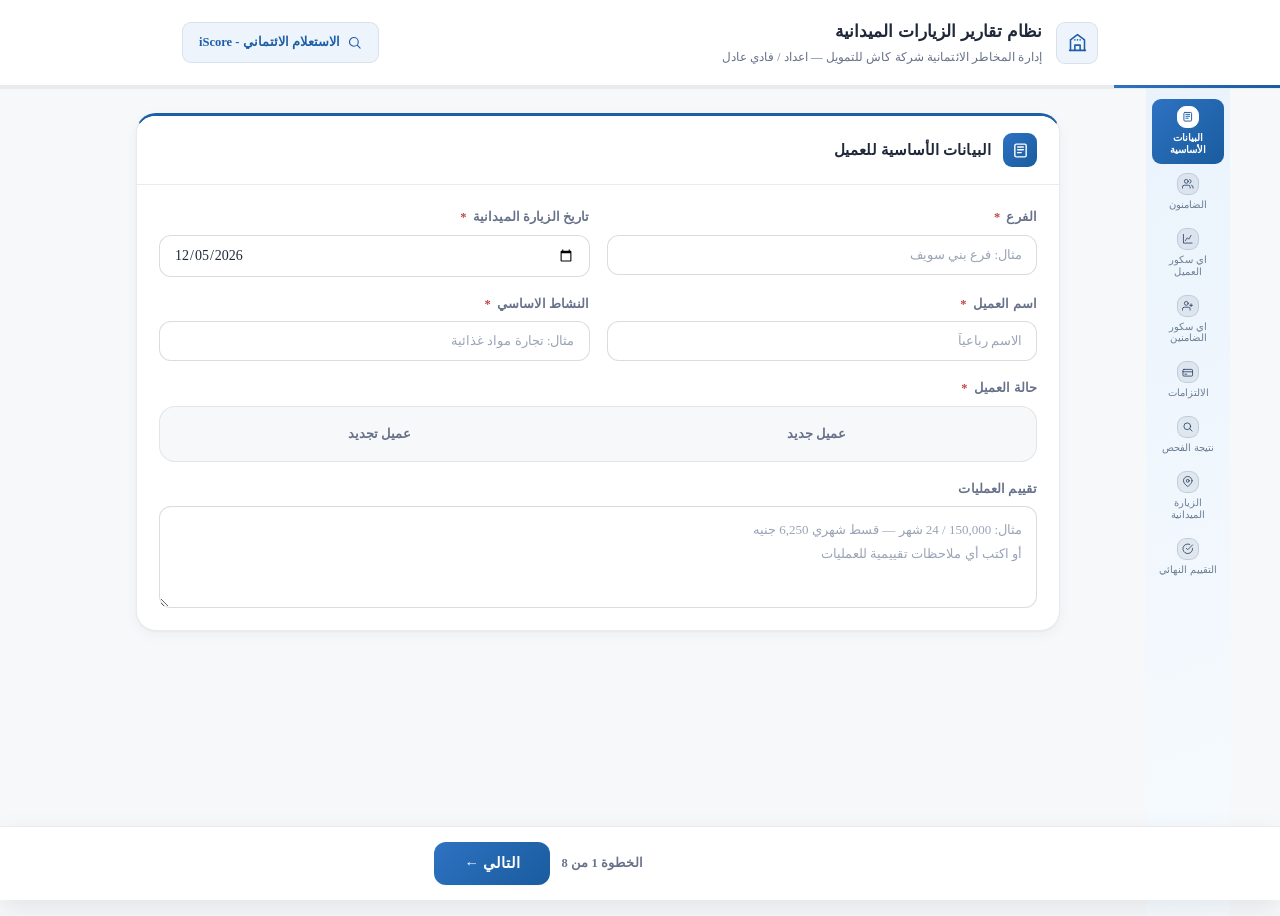
==== index.html @ bbbb4c52 "Add files via upload" ====
<!DOCTYPE html>
<html lang="ar" dir="rtl">
<head>
<meta charset="UTF-8">
<meta name="viewport" content="width=device-width, initial-scale=1.0, maximum-scale=1.0">
<meta name="theme-color" content="#1C5EA8">
<meta name="apple-mobile-web-app-capable" content="yes">
<meta name="apple-mobile-web-app-status-bar-style" content="default">
<title>نظام تقارير الزيارات الميدانية</title>
<!-- Warms up the iScore page/assets in the background so clicking the iScore button
     (top-right) feels faster. Pure resource hints only — no SPA/iframe/backend. -->
<link rel="prefetch" href="iscore/index.html" as="document">
<link rel="prefetch" href="iscore/assets/css/styles.css" as="style">
<link rel="prefetch" href="iscore/assets/js/app.js" as="script">
<link rel="prefetch" href="iscore/assets/js/iscore-parser.js" as="script">
<link rel="prefetch" href="iscore/data/codes.json" as="fetch" crossorigin>
<link rel="preconnect" href="https://fonts.googleapis.com">
<link rel="preconnect" href="https://fonts.gstatic.com" crossorigin>
<style>
*{box-sizing:border-box;margin:0;padding:0}
:root{
  --c-primary:#1C5EA8;
  --c-primary-light:#EEF4FC;
  --c-primary-mid:#2E72C2;
  --c-primary-dark:#164A85;
  --c-primary-grad:linear-gradient(135deg,#2E72C2 0%,#195C9E 100%);
  --c-primary-grad-dark:linear-gradient(160deg,#1E5C9C 0%,#123E6E 100%);
  --c-sidebar-grad:linear-gradient(160deg,#EAF3FC 0%,#F7FBFE 100%);
  --c-accent:#B8790A;
  --c-accent-light:#FBF3E4;
  --c-success:#2F8F5B;
  --c-success-light:#EBF6F0;
  --c-danger:#C24545;
  --c-danger-light:#FBEEEE;
  --c-border:rgba(28,42,58,0.09);
  --c-border-strong:rgba(28,42,58,0.16);
  --c-bg:#F7F8FA;
  --c-card:#FFFFFF;
  --c-text:#20293A;
  --c-text-muted:#67728A;
  --c-text-hint:#9AA4B6;
  --font-ar:'Times New Roman',Times,serif;
  --radius:12px;
  --radius-lg:20px;
  --radius-sm:9px;
  --shadow-xs:0 1px 2px rgba(28,42,58,0.04);
  --shadow:0 1px 2px rgba(28,42,58,0.04),0 4px 14px rgba(28,42,58,0.045);
  --shadow-lg:0 10px 28px rgba(28,42,58,0.09);
  --ease:cubic-bezier(.22,.61,.36,1);
}
html,body{font-family:var(--font-ar);direction:rtl;background:var(--c-bg);color:var(--c-text);font-size:15px;line-height:1.65;min-height:100vh;-webkit-font-smoothing:antialiased}
::selection{background:var(--c-primary);color:#fff}
button,input,textarea{font-family:var(--font-ar)}

/* ─── HEADER ─── */
.app-header{background:var(--c-card);color:var(--c-text);position:relative;border-bottom:1px solid var(--c-border)}
.header-inner{max-width:960px;margin:0 auto;padding:18px 22px;display:flex;align-items:center;gap:14px}
.header-logo{width:42px;height:42px;background:var(--c-primary-light);border:1px solid var(--c-border);border-radius:var(--radius-sm);display:flex;align-items:center;justify-content:center;flex-shrink:0}
.header-logo svg{width:21px;height:21px;stroke:var(--c-primary)}
.header-title{font-size:16.5px;font-weight:700;letter-spacing:.1px;color:var(--c-text)}
.header-sub{font-size:11.5px;color:var(--c-text-muted);opacity:1;margin-top:3px;font-weight:400;letter-spacing:.1px}
.header-iscore-btn{margin-inline-start:auto;display:flex;align-items:center;justify-content:center;gap:7px;background:var(--c-primary-light);color:var(--c-primary);border:1px solid var(--c-border);border-radius:var(--radius-sm);padding:9px 16px;font-size:12.5px;font-weight:700;text-decoration:none;white-space:nowrap;transition:all .2s var(--ease);flex-shrink:0}
.header-iscore-btn svg{width:15px;height:15px;stroke:var(--c-primary);flex-shrink:0}
.header-iscore-btn:hover{background:var(--c-primary);color:#fff}
.header-iscore-btn:hover svg{stroke:#fff}
.header-iscore-btn .iscore-btn-text-mobile{display:none}
@media(max-width:600px){
  .header-inner{flex-wrap:wrap;row-gap:10px}
  .header-iscore-btn{order:3;width:100%;margin-inline-start:0;padding:10px 14px;font-size:12.5px;white-space:normal;text-align:center;line-height:1.3}
  .header-iscore-btn .iscore-btn-text-desktop{display:none}
  .header-iscore-btn .iscore-btn-text-mobile{display:inline}
}
.progress-bar{background:var(--c-border);height:3px}
.progress-fill{height:100%;background:var(--c-primary-grad);transition:width .5s var(--ease)}

/* ─── APP SHELL + SIDEBAR ─── */
.app-shell{display:flex;align-items:flex-start;max-width:1180px;margin:0 auto}
.sidebar{width:84px;flex-shrink:0;background:var(--c-sidebar-grad);min-height:calc(100vh - 73px);max-height:calc(100vh - 73px);overflow-y:auto;position:sticky;top:0;padding:10px 6px;display:flex;flex-direction:column;gap:2px}
.step-tab{flex-shrink:0;flex-direction:column;text-align:center;padding:7px 4px;font-size:9.5px;font-weight:500;color:rgba(28,53,84,.62);cursor:default;border-radius:var(--radius-sm);transition:background .2s var(--ease),color .2s var(--ease);white-space:normal;display:flex;align-items:center;gap:5px;user-select:none;position:relative}
.step-tab.active{background:var(--c-primary-grad);color:#fff;font-weight:700}
.step-tab.done{color:rgba(28,53,84,.85)}
.step-tab .step-label{overflow:hidden;text-overflow:ellipsis;line-height:1.25}
.step-tab .snum{width:22px;height:22px;border-radius:var(--radius-sm);background:rgba(28,53,84,.08);border:1px solid rgba(28,53,84,.15);display:flex;align-items:center;justify-content:center;flex-shrink:0;transition:all .2s var(--ease)}
.step-tab .snum svg{width:11.5px;height:11.5px;stroke:rgba(28,53,84,.8)}
.step-tab.active .snum{background:#fff;border-color:#fff}
.step-tab.active .snum svg{stroke:var(--c-primary)}
.step-tab.done .snum{background:rgba(28,53,84,.14);border-color:rgba(28,53,84,.24)}
.step-tab.done .snum svg{stroke:var(--c-primary-dark)}
.step-tab.done::after{content:'\2713';position:absolute;top:1px;left:16px;width:11px;height:11px;background:var(--c-success);color:#fff;font-size:7px;font-weight:700;border-radius:50%;display:flex;align-items:center;justify-content:center;line-height:1;box-shadow:0 0 0 2px var(--c-primary-dark)}

/* ─── MAIN ─── */
.main-content{flex:1;min-width:0;max-width:960px;margin:0 auto;padding:24px 18px 100px}
.step-content{animation:fadeUp .35s var(--ease)}
@keyframes fadeUp{from{opacity:0;transform:translateY(6px)}to{opacity:1;transform:translateY(0)}}

/* ─── CARDS ─── */
.section-card{background:var(--c-card);border-radius:var(--radius-lg);border:1px solid var(--c-border);box-shadow:var(--shadow);margin-bottom:20px;overflow:hidden;border-top:3px solid var(--c-primary)}
.section-header{background:#fff;border-bottom:1px solid var(--c-border);padding:17px 22px;display:flex;align-items:center;gap:12px}
.section-icon{width:34px;height:34px;background:var(--c-primary-grad);color:#fff;border-radius:var(--radius-sm);display:flex;align-items:center;justify-content:center;font-size:14px;font-weight:700;flex-shrink:0}
.section-icon svg{width:17px;height:17px;stroke:#fff}
.section-title{font-size:15px;font-weight:700;color:var(--c-text);letter-spacing:.1px}
.section-body{padding:22px}

/* ─── FORMS ─── */
.form-grid{display:grid;grid-template-columns:1fr 1fr;gap:17px}
.form-grid-3{display:grid;grid-template-columns:1fr 1fr 1fr;gap:14px}
.form-full{grid-column:1/-1}
.form-group{display:flex;flex-direction:column;gap:7px}
label.field-label{font-size:12.5px;font-weight:600;color:var(--c-text-muted);letter-spacing:.1px}
label.field-label .req{color:var(--c-danger);margin-right:3px}
input[type=text],input[type=date],input[type=number],textarea{
  width:100%;padding:11px 14px;
  border:1.5px solid var(--c-border-strong);
  border-radius:var(--radius);
  background:#fff;color:var(--c-text);
  font-family:var(--font-ar);font-size:14px;
  transition:border-color .2s var(--ease),box-shadow .2s var(--ease);
  outline:none;direction:rtl
}
input:hover,textarea:hover{border-color:rgba(28,42,58,0.28)}
input:focus,textarea:focus{border-color:var(--c-primary-mid);box-shadow:0 0 0 4px var(--c-primary-light)}
textarea{resize:vertical;min-height:92px;line-height:1.85}
input::placeholder,textarea::placeholder{color:var(--c-text-hint);font-size:13px}

/* ─── RADIO BUTTONS (segmented control) ─── */
.radio-group{display:flex;gap:9px;flex-wrap:wrap;background:var(--c-bg);padding:5px;border-radius:calc(var(--radius) + 4px);border:1px solid var(--c-border)}
.radio-btn{flex:1;min-width:92px;padding:10px 12px;border:1.5px solid transparent;border-radius:var(--radius-sm);cursor:pointer;font-size:13px;font-weight:600;color:var(--c-text-muted);text-align:center;transition:all .2s var(--ease);user-select:none;background:transparent}
.radio-btn:hover{color:var(--c-primary)}
.radio-btn.selected{background:var(--c-primary-grad);border-color:var(--c-primary);color:#fff;font-weight:700;box-shadow:var(--shadow-xs)}

/* ─── DYNAMIC ITEMS ─── */
.dynamic-list{display:flex;flex-direction:column;gap:13px}
.dynamic-item{background:var(--c-bg);border:1px solid var(--c-border);border-radius:var(--radius);padding:18px;position:relative;transition:box-shadow .2s var(--ease)}
.dynamic-item-header{display:flex;align-items:center;justify-content:space-between;margin-bottom:15px}
.item-badge{background:var(--c-primary-grad);color:#fff;padding:5px 15px;border-radius:20px;font-size:11.5px;font-weight:700;letter-spacing:.2px}
.btn-remove{background:var(--c-danger-light);color:var(--c-danger);border:1px solid rgba(178,58,58,0.18);border-radius:var(--radius-sm);padding:6px 13px;font-size:12px;font-weight:600;cursor:pointer;font-family:var(--font-ar);display:flex;align-items:center;gap:5px;transition:all .2s var(--ease)}
.btn-remove:hover{background:var(--c-danger);color:#fff;transform:translateY(-1px)}
.btn-add{width:100%;padding:13px;border:1.5px dashed var(--c-border-strong);border-radius:var(--radius);background:none;color:var(--c-primary);font-size:13.5px;font-weight:600;cursor:pointer;font-family:var(--font-ar);display:flex;align-items:center;justify-content:center;gap:8px;margin-top:13px;transition:all .2s var(--ease)}
.btn-add:hover{background:var(--c-primary-light);border-color:var(--c-primary-mid);border-style:solid}
.credit-record-actions{display:flex;gap:10px;flex-wrap:wrap;margin-top:13px}
.credit-record-actions .btn-add{margin-top:0;flex:1;min-width:180px}
.btn-extract{flex:1;min-width:180px;padding:13px;border:1.5px solid var(--c-accent);border-radius:var(--radius);background:var(--c-accent-light);color:var(--c-accent);font-size:13.5px;font-weight:600;cursor:pointer;font-family:var(--font-ar);display:flex;align-items:center;justify-content:center;gap:8px;transition:all .2s var(--ease)}
.btn-extract:hover{background:var(--c-accent);color:#fff}

/* ─── EXTRACTION MODAL ─── */
.ex-modal-overlay{display:none;position:fixed;top:0;right:0;bottom:0;left:0;background:rgba(20,28,40,0.55);z-index:1000;align-items:center;justify-content:center;padding:16px}
.ex-modal-overlay.show{display:flex}
.ex-modal{background:var(--c-card);border-radius:var(--radius-lg);box-shadow:var(--shadow-lg);width:100%;max-width:560px;max-height:88vh;display:flex;flex-direction:column;overflow:hidden}
.ex-modal-header{display:flex;align-items:center;justify-content:space-between;padding:18px 22px;border-bottom:1px solid var(--c-border)}
.ex-modal-header h3{font-size:15.5px;font-weight:700;color:var(--c-text)}
.ex-modal-close{background:var(--c-bg);border:1px solid var(--c-border);border-radius:50%;width:30px;height:30px;display:flex;align-items:center;justify-content:center;cursor:pointer;color:var(--c-text-muted);font-size:15px;flex-shrink:0}
.ex-modal-close:hover{background:var(--c-danger-light);color:var(--c-danger)}
.ex-modal-body{padding:20px 22px;overflow-y:auto}
.ex-drop{border:1.5px dashed var(--c-border-strong);border-radius:var(--radius);padding:26px 16px;text-align:center;cursor:pointer;color:var(--c-text-muted);font-size:13px;transition:all .2s var(--ease)}
.ex-drop:hover,.ex-drop.drag{border-color:var(--c-primary-mid);background:var(--c-primary-light);color:var(--c-primary)}
.ex-status{margin-top:14px;font-size:12.5px;color:var(--c-text-muted);white-space:pre-wrap;line-height:1.8}
.ex-status.err{color:var(--c-danger)}
.ex-record-list{display:flex;flex-direction:column;gap:10px;margin-top:16px}
.ex-record-item{border:1.5px solid var(--c-border-strong);border-radius:var(--radius);padding:14px 16px;cursor:pointer;transition:all .2s var(--ease)}
.ex-record-item:hover{border-color:var(--c-primary-mid)}
.ex-record-item.selected{border-color:var(--c-primary);background:var(--c-primary-light)}
.ex-record-item .ex-record-title{font-size:13.5px;font-weight:700;color:var(--c-text);margin-bottom:6px;display:flex;align-items:center;gap:8px}
.ex-record-item .ex-record-meta{font-size:12px;color:var(--c-text-muted);display:grid;grid-template-columns:1fr 1fr;gap:4px 10px}
.ex-modal-footer{padding:16px 22px;border-top:1px solid var(--c-border);display:flex;gap:10px;background:var(--c-bg)}
.ex-modal-footer .btn-primary,.ex-modal-footer .btn-secondary{flex:1;justify-content:center;padding:12px}

/* ─── CHECKBOX OPTION ─── */
.checkbox-option{display:flex;align-items:center;gap:11px;padding:13px 16px;border:1.5px solid var(--c-border-strong);border-radius:var(--radius);cursor:pointer;transition:all .2s var(--ease);margin-bottom:4px}
.checkbox-option:hover{border-color:var(--c-primary-mid)}
.checkbox-option.checked{background:var(--c-success-light);border-color:var(--c-success)}
.checkbox-option input[type=checkbox]{width:18px;height:18px;accent-color:var(--c-success);cursor:pointer;flex-shrink:0}
.checkbox-option label{font-size:13.5px;font-weight:600;cursor:pointer;color:var(--c-text);margin:0}

/* ─── FOOTER NAV ─── */
.nav-footer{position:fixed;bottom:0;right:0;left:0;background:#fff;border-top:1px solid var(--c-border);box-shadow:var(--shadow-lg);padding:14px 20px;z-index:100}
.nav-footer-inner{max-width:960px;margin:0 auto;display:flex;align-items:center;justify-content:space-between;gap:12px}
@media(min-width:901px){.nav-footer-inner{padding-right:84px;max-width:1180px}}
.btn-primary{background:var(--c-primary-grad);color:#fff;border:none;border-radius:var(--radius);padding:13px 30px;font-size:14.5px;font-weight:700;cursor:pointer;font-family:var(--font-ar);display:flex;align-items:center;gap:8px;transition:all .2s var(--ease);box-shadow:var(--shadow-xs)}
.btn-primary:hover{background:var(--c-primary-mid);box-shadow:var(--shadow)}
.btn-primary:active{transform:translateY(0)}
.btn-secondary{background:#fff;color:var(--c-primary);border:1.5px solid var(--c-border-strong);border-radius:var(--radius);padding:13px 24px;font-size:13.5px;font-weight:600;cursor:pointer;font-family:var(--font-ar);display:flex;align-items:center;gap:8px;transition:all .2s var(--ease)}
.btn-secondary:hover{background:var(--c-primary-light);border-color:var(--c-primary-mid)}
.step-counter{font-size:12.5px;color:var(--c-text-muted);font-weight:600;white-space:nowrap;letter-spacing:.1px}

/* ─── REPORT ─── */
.report-container{background:var(--c-card);border-radius:var(--radius-lg);border:1px solid var(--c-border);box-shadow:var(--shadow);overflow:hidden}
.report-header{background:var(--c-primary-grad);color:#fff;padding:26px 28px;text-align:center}
.report-header h2{font-size:20px;font-weight:700;margin-bottom:6px;letter-spacing:.1px}
.report-header p{font-size:12.5px;opacity:.75}
.report-body{padding:26px 28px;direction:rtl}
.report-section{margin-bottom:26px}
.report-section-title{font-size:13.5px;font-weight:700;color:var(--c-primary);background:var(--c-primary-light);padding:9px 16px;border-radius:var(--radius-sm);border-right:3.5px solid var(--c-primary);margin-bottom:13px;letter-spacing:.1px}
.report-row{display:flex;justify-content:space-between;padding:8px 0;border-bottom:1px dashed rgba(28,42,58,0.12);font-size:13.5px;gap:12px;align-items:flex-start}
.report-row:last-child{border-bottom:none}
.report-label{color:var(--c-text-muted);font-weight:500;flex-shrink:0;min-width:130px}
.report-value{color:var(--c-text);font-weight:600;text-align:left;flex:1}
.report-text{font-size:13.5px;line-height:2;color:var(--c-text);white-space:pre-wrap}
.report-table{width:100%;border-collapse:collapse;font-size:12.5px;margin-top:8px}
.report-table th{background:var(--c-primary-grad);color:#fff;padding:9px 12px;text-align:right;font-weight:600;font-size:11.5px}
.report-table td{padding:9px 12px;border-bottom:1px solid var(--c-border);text-align:right;font-size:12.5px}
.report-table tr:nth-child(even) td{background:var(--c-bg)}
.report-actions{display:flex;gap:12px;padding:22px 28px;border-top:1px solid var(--c-border);background:var(--c-bg);flex-wrap:wrap}
.btn-copy{background:var(--c-primary-grad);color:#fff;border:none;border-radius:var(--radius);padding:14px 24px;font-size:13.5px;font-weight:700;cursor:pointer;font-family:var(--font-ar);display:flex;align-items:center;gap:8px;flex:1;justify-content:center;min-width:150px;transition:all .2s var(--ease);box-shadow:var(--shadow-xs)}
.btn-copy:hover{background:var(--c-primary-mid)}
.btn-telegram{background:#229ED9;color:#fff;border:none;border-radius:var(--radius);padding:14px 24px;font-size:13.5px;font-weight:700;cursor:pointer;font-family:var(--font-ar);display:flex;align-items:center;gap:8px;flex:1;justify-content:center;min-width:150px;transition:all .2s var(--ease)}
.btn-telegram:hover{background:#1A8FC2}
.btn-edit{background:#fff;color:var(--c-text-muted);border:1.5px solid var(--c-border-strong);border-radius:var(--radius);padding:14px 20px;font-size:13.5px;font-weight:600;cursor:pointer;font-family:var(--font-ar);display:flex;align-items:center;gap:8px;justify-content:center;transition:all .2s var(--ease)}
.btn-edit:hover{background:var(--c-bg);border-color:var(--c-primary-mid);color:var(--c-primary)}
.btn-copy svg,.btn-edit svg{width:15px;height:15px;stroke:currentColor;flex-shrink:0}

/* ─── TOAST ─── */
.toast{position:fixed;top:24px;left:50%;transform:translateX(-50%) translateY(-8px);background:var(--c-success);color:#fff;padding:13px 28px;border-radius:var(--radius);font-size:13.5px;font-weight:600;z-index:9999;opacity:0;transition:opacity .3s var(--ease),transform .3s var(--ease);pointer-events:none;font-family:var(--font-ar);white-space:nowrap;box-shadow:var(--shadow-lg)}
.toast.show{opacity:1;transform:translateX(-50%) translateY(0)}

/* ─── HIDDEN ─── */
.hidden{display:none!important}

/* ─── AD SLOT (Adsterra Native Banner) ─── */
.ad-slot-native{margin:24px 0 0;max-width:960px;width:100%}

/* ─── RESPONSIVE ─── */
@media(max-width:900px){
  .app-shell{flex-direction:column}
  .main-content{align-self:stretch;margin-left:0;margin-right:0}
  .sidebar{width:100%;min-height:auto;position:static;flex-direction:row;overflow-x:auto;-webkit-overflow-scrolling:touch;scrollbar-width:none;padding:10px 12px;gap:6px}
  .sidebar::-webkit-scrollbar{display:none}
  .step-tab{flex-direction:column;gap:5px;padding:8px 10px;font-size:10.5px;text-align:center}
  .step-tab .snum{width:28px;height:28px}
  .step-tab.done::after{top:0;left:2px}
}
@media(max-width:640px){
  .form-grid,.form-grid-3{grid-template-columns:1fr}
  .header-title{font-size:15.5px}
  .header-inner{padding:15px 18px}
  .radio-btn{min-width:75px;font-size:12px;padding:9px 8px}
  .section-body{padding:18px}
  .report-body{padding:18px}
  .report-actions{padding:16px 18px}
  .report-table{font-size:11px}
  .report-table th,.report-table td{padding:7px 8px}
  .report-label{min-width:100px;font-size:12.5px}
  .main-content{padding:18px 14px 100px}
  input[type=text],input[type=date],input[type=number],textarea{padding:14px 16px;font-size:16px;line-height:1.5}
  textarea{min-height:110px}
  input::placeholder,textarea::placeholder{font-size:14.5px}
  #step1{margin-left:-9px;margin-right:-9px}
  #step1 .section-header{padding-left:12px;padding-right:12px}
  #step1 .section-body{padding-left:10px;padding-right:10px}
}
@media(max-width:400px){
  .btn-copy,.btn-telegram{font-size:12.5px;padding:12px 14px}
}
</style>
</head>
<body>

<!-- TOAST -->
<div id="toast" class="toast">تم النسخ بنجاح ✓</div>

<!-- HEADER -->
<div class="app-header">
  <div class="header-inner">
    <div class="header-logo"><svg viewBox="0 0 24 24" fill="none" stroke-width="1.8" stroke-linecap="round" stroke-linejoin="round"><path d="M3 21h18"/><path d="M4 21V9l8-6 8 6v12"/><path d="M9 21v-6h6v6"/><path d="M9 9h.01M12 9h.01M15 9h.01"/></svg></div>
    <div>
      <div class="header-title">نظام تقارير الزيارات الميدانية</div>
      <div class="header-sub">إدارة المخاطر الائتمانية شركة كاش للتمويل — اعداد / فادي عادل</div>
    </div>
    <a href="iscore/index.html" class="header-iscore-btn" title="فتح نظام الاستعلام الائتماني iScore">
      <svg viewBox="0 0 24 24" fill="none" stroke-width="1.8" stroke-linecap="round" stroke-linejoin="round"><circle cx="11" cy="11" r="7"/><path d="M21 21l-4.3-4.3"/></svg>
      <span class="iscore-btn-text-desktop">الاستعلام الائتماني - iScore</span>
      <span class="iscore-btn-text-mobile">الاستعلام الائتماني - الايسكور</span>
    </a>
  </div>
  <div class="progress-bar">
    <div class="progress-fill" id="progressFill" style="width:12.5%"></div>
  </div>
</div>

<!-- APP SHELL: SIDEBAR + CONTENT -->
<div class="app-shell">

<!-- STEPS SIDEBAR -->
<aside class="sidebar" id="stepsNav">
  <div class="step-tab active" data-step="1"><span class="snum"><svg viewBox="0 0 24 24" fill="none" stroke-width="2" stroke-linecap="round" stroke-linejoin="round"><rect x="4" y="3" width="16" height="18" rx="2"/><path d="M8 7h8M8 11h8M8 15h5"/></svg></span><span class="step-label">البيانات الأساسية</span></div>
  <div class="step-tab" data-step="2"><span class="snum"><svg viewBox="0 0 24 24" fill="none" stroke-width="2" stroke-linecap="round" stroke-linejoin="round"><path d="M17 21v-2a4 4 0 0 0-4-4H5a4 4 0 0 0-4 4v2"/><circle cx="9" cy="7" r="4"/><path d="M23 21v-2a4 4 0 0 0-3-3.87"/><path d="M16 3.13a4 4 0 0 1 0 7.75"/></svg></span><span class="step-label">الضامنون</span></div>
  <div class="step-tab" data-step="3"><span class="snum"><svg viewBox="0 0 24 24" fill="none" stroke-width="2" stroke-linecap="round" stroke-linejoin="round"><path d="M3 3v18h18"/><path d="M7 16l4-6 3 3 5-8"/></svg></span><span class="step-label">آي سكور العميل</span></div>
  <div class="step-tab" data-step="4"><span class="snum"><svg viewBox="0 0 24 24" fill="none" stroke-width="2" stroke-linecap="round" stroke-linejoin="round"><path d="M17 21v-2a4 4 0 0 0-4-4H5a4 4 0 0 0-4 4v2"/><circle cx="9" cy="7" r="4"/><path d="M19 8v6M22 11h-6"/></svg></span><span class="step-label">آي سكور الضامنين</span></div>
  <div class="step-tab" data-step="5"><span class="snum"><svg viewBox="0 0 24 24" fill="none" stroke-width="2" stroke-linecap="round" stroke-linejoin="round"><rect x="2" y="5" width="20" height="14" rx="2"/><path d="M2 10h20"/><path d="M6 15h4"/></svg></span><span class="step-label">الالتزامات</span></div>
  <div class="step-tab" data-step="6"><span class="snum"><svg viewBox="0 0 24 24" fill="none" stroke-width="2" stroke-linecap="round" stroke-linejoin="round"><circle cx="11" cy="11" r="7"/><path d="M21 21l-4.3-4.3"/></svg></span><span class="step-label">نتيجة الفحص</span></div>
  <div class="step-tab" data-step="7"><span class="snum"><svg viewBox="0 0 24 24" fill="none" stroke-width="2" stroke-linecap="round" stroke-linejoin="round"><path d="M21 10c0 6-9 12-9 12s-9-6-9-12a9 9 0 0 1 18 0z"/><circle cx="12" cy="10" r="3"/></svg></span><span class="step-label">الزيارة الميدانية</span></div>
  <div class="step-tab" data-step="8"><span class="snum"><svg viewBox="0 0 24 24" fill="none" stroke-width="2" stroke-linecap="round" stroke-linejoin="round"><path d="M22 11.08V12a10 10 0 1 1-5.93-9.14"/><path d="M22 4L12 14.01l-3-3"/></svg></span><span class="step-label">التقييم النهائي</span></div>
</aside>

<!-- MAIN CONTENT -->
<div class="main-content" id="mainContent">

  <!-- ══════════════ STEP 1 ══════════════ -->
  <div id="step1" class="step-content">
    <div class="section-card">
      <div class="section-header">
        <div class="section-icon"><svg viewBox="0 0 24 24" fill="none" stroke-width="2" stroke-linecap="round" stroke-linejoin="round"><rect x="4" y="3" width="16" height="18" rx="2"/><path d="M8 7h8M8 11h8M8 15h5"/></svg></div>
        <div><div class="section-title">البيانات الأساسية للعميل</div></div>
      </div>
      <div class="section-body">
        <div class="form-grid">
          <div class="form-group">
            <label class="field-label">الفرع <span class="req">*</span></label>
            <input type="text" id="branch" placeholder="مثال: فرع بني سويف">
          </div>
          <div class="form-group">
            <label class="field-label">تاريخ الزيارة الميدانية <span class="req">*</span></label>
            <input type="date" id="visitDate">
          </div>
          <div class="form-group">
            <label class="field-label">اسم العميل <span class="req">*</span></label>
            <input type="text" id="clientName" placeholder="الاسم رباعياً">
          </div>
          <div class="form-group">
            <label class="field-label">النشاط الاساسي <span class="req">*</span></label>
            <input type="text" id="activity" placeholder="مثال: تجارة مواد غذائية">
          </div>
          <div class="form-group form-full">
            <label class="field-label">حالة العميل <span class="req">*</span></label>
            <div class="radio-group" id="clientStatus">
              <div class="radio-btn" onclick="selectRadio('clientStatus',this,'عميل جديد');toggleRenewal(false)">عميل جديد</div>
              <div class="radio-btn" onclick="selectRadio('clientStatus',this,'عميل تجديد');toggleRenewal(true)">عميل تجديد</div>
            </div>
            <input type="hidden" id="clientStatusVal">
          </div>
          <div class="form-group form-full hidden" id="renewalGroup">
            <label class="field-label">قيمة التجديد</label>
            <input type="text" id="renewalVal" placeholder="مثال: 49,000 / 12 — قسط 4,083 جنيه">
          </div>
          <div class="form-group form-full">
            <label class="field-label">تقييم العمليات</label>
            <textarea id="opsEvalVal" rows="3"
              placeholder="مثال: 150,000 / 24 شهر — قسط شهري 6,250 جنيه&#10;أو اكتب أي ملاحظات تقييمية للعمليات"></textarea>
          </div>
        </div>
      </div>
    </div>
  </div>

  <!-- ══════════════ STEP 2 ══════════════ -->
  <div id="step2" class="step-content hidden">
    <div class="section-card">
      <div class="section-header">
        <div class="section-icon"><svg viewBox="0 0 24 24" fill="none" stroke-width="2" stroke-linecap="round" stroke-linejoin="round"><path d="M17 21v-2a4 4 0 0 0-4-4H5a4 4 0 0 0-4 4v2"/><circle cx="9" cy="7" r="4"/><path d="M23 21v-2a4 4 0 0 0-3-3.87"/><path d="M16 3.13a4 4 0 0 1 0 7.75"/></svg></div>
        <div><div class="section-title">الضامنون</div></div>
      </div>
      <div class="section-body">
        <div class="dynamic-list" id="guarantorsList"></div>
        <button class="btn-add" onclick="addGuarantor()">+ إضافة ضامن جديد</button>
      </div>
    </div>
  </div>

  <!-- ══════════════ STEP 3 ══════════════ -->
  <div id="step3" class="step-content hidden">
    <div class="section-card">
      <div class="section-header">
        <div class="section-icon"><svg viewBox="0 0 24 24" fill="none" stroke-width="2" stroke-linecap="round" stroke-linejoin="round"><path d="M3 3v18h18"/><path d="M7 16l4-6 3 3 5-8"/></svg></div>
        <div><div class="section-title">الآي سكور الخاص بالعميل</div></div>
      </div>
      <div class="section-body">
        <div class="checkbox-option" id="noClientScoreOpt" onclick="toggleNoScore()">
          <input type="checkbox" id="noClientScoreChk">
          <label for="noClientScoreChk">لا يوجد سجل ائتماني للعميل</label>
        </div>
        <div id="clientScoreSection" style="margin-top:16px">
          <div class="dynamic-list" id="clientScoreList"></div>
          <div class="credit-record-actions">
            <button class="btn-add" onclick="addCreditRecord('client',null)">+ إضافة سجل ائتماني</button>
            <button class="btn-extract" onclick="openExtractModal('client',null)">📄 استخراج من الاستعلام الائتماني</button>
          </div>
        </div>
      </div>
    </div>
  </div>

  <!-- ══════════════ STEP 4 ══════════════ -->
  <div id="step4" class="step-content hidden">
    <div id="guarantorScoreSections"></div>
  </div>

  <!-- ══════════════ STEP 5 ══════════════ -->
  <div id="step5" class="step-content hidden">
    <div class="section-card">
      <div class="section-header">
        <div class="section-icon"><svg viewBox="0 0 24 24" fill="none" stroke-width="2" stroke-linecap="round" stroke-linejoin="round"><rect x="2" y="5" width="20" height="14" rx="2"/><path d="M2 10h20"/><path d="M6 15h4"/></svg></div>
        <div><div class="section-title">الالتزامات الشهرية</div></div>
      </div>
      <div class="section-body">
        <div style="display:flex;flex-direction:column;gap:22px">
          <div>
            <div style="font-size:14px;font-weight:700;color:var(--c-primary);margin-bottom:12px;padding-bottom:8px;border-bottom:2px solid var(--c-primary-light)">التزامات العميل</div>
            <div class="form-grid">
              <div class="form-group"><label class="field-label">المبلغ الشهري (جنيه)</label><input type="number" id="obClient" placeholder="0"></div>
              <div class="form-group"><label class="field-label">ملاحظات</label><input type="text" id="obClientNote" placeholder="تفاصيل اختيارية"></div>
            </div>
          </div>
          <div>
            <div style="font-size:14px;font-weight:700;color:var(--c-primary);margin-bottom:12px;padding-bottom:8px;border-bottom:2px solid var(--c-primary-light)">التزامات الزوجة / الزوج ( إن وجد )</div>
            <div class="form-grid">
              <div class="form-group"><label class="field-label">المبلغ الشهري (جنيه)</label><input type="number" id="obSpouse" placeholder="0"></div>
              <div class="form-group"><label class="field-label">ملاحظات</label><input type="text" id="obSpouseNote" placeholder="تفاصيل اختيارية"></div>
            </div>
          </div>
          <div>
            <div style="font-size:14px;font-weight:700;color:var(--c-primary);margin-bottom:12px;padding-bottom:8px;border-bottom:2px solid var(--c-primary-light)">التزامات النشاط في حالة وجود شركاء (اختياري)</div>
            <div class="form-group"><label class="field-label">اكتب قيمة الالتزام يدوياً</label><input type="text" id="obBusiness" placeholder="مثال: 11,000 جنيه / شهريا — في حالة وجود شركاء"></div>
          </div>
        </div>
      </div>
    </div>
  </div>

  <!-- ══════════════ STEP 6 ══════════════ -->
  <div id="step6" class="step-content hidden">
    <div class="section-card">
      <div class="section-header">
        <div class="section-icon"><svg viewBox="0 0 24 24" fill="none" stroke-width="2" stroke-linecap="round" stroke-linejoin="round"><circle cx="11" cy="11" r="7"/><path d="M21 21l-4.3-4.3"/></svg></div>
        <div><div class="section-title">نتيجة الفحص الائتماني</div></div>
      </div>
      <div class="section-body">
        <div class="form-group">
          <label class="field-label">نتيجة الفحص الائتماني / فحص صلة القرابة</label>
          <textarea id="investigationResult" rows="9"
            placeholder="اكتب هنا نتائج الفحص الائتماني التفصيلية و نتيجة فحص صلة القرابه لدي نظام الدلتا ( سيستم الشركة )&#10;&#10;مثال :&#10;- ملاحظات خلال الاستعلام الائتماني&#10;- لا توجد مديونيات متعثرة&#10;- صله القرابة لدي العميل&#10;- صلة القرابة لدي الضمان"></textarea>
        </div>
      </div>
    </div>
  </div>

  <!-- ══════════════ STEP 7 ══════════════ -->
  <div id="step7" class="step-content hidden">
    <div class="section-card">
      <div class="section-header">
        <div class="section-icon"><svg viewBox="0 0 24 24" fill="none" stroke-width="2" stroke-linecap="round" stroke-linejoin="round"><path d="M21 10c0 6-9 12-9 12s-9-6-9-12a9 9 0 0 1 18 0z"/><circle cx="12" cy="10" r="3"/></svg></div>
        <div><div class="section-title">تقرير الزيارة الميدانية</div></div>
      </div>
      <div class="section-body">
        <div class="form-grid" style="margin-bottom:18px">
          <div class="form-group">
            <label class="field-label">النشاط الاساسي / انشطة اخري</label>
            <input type="text" id="mainActivity" placeholder="مثال: ملابس / مواشي / ادوات منزلية">
          </div>
          <div class="form-group">
            <label class="field-label">موقع النشاط التفصيلي ( الحيز الجغرافي )</label>
            <input type="text" id="businessLocation" placeholder="مثال: اهناسيا – مركز اهناسيا، شارع السوق">
          </div>
        </div>
        <div class="form-group">
          <label class="field-label">تقرير الزيارة الميدانية التفصيلي</label>
          <textarea id="fieldReport" rows="12" style="min-height:200px"
            placeholder="اكتب هنا تقرير الزيارة الكامل...&#10;&#10;مثال:&#10;— تم زيارة النشاط في موقعه المحدد&#10;— المحل يعمل منذ أكثر من 5 سنوات وفق إفادة العميل&#10;— المخزون متنوع ومنظم&#10;— وجود حركة تجارية ملحوظة أثناء الزيارة&#10;— المكان مملوك / مستأجر&#10;— ملاحظات إضافية على الوضع الاقتصادي للنشاط"></textarea>
        </div>
      </div>
    </div>
  </div>

  <!-- ══════════════ STEP 8 ══════════════ -->
  <div id="step8" class="step-content hidden">
    <div class="section-card">
      <div class="section-header">
        <div class="section-icon"><svg viewBox="0 0 24 24" fill="none" stroke-width="2" stroke-linecap="round" stroke-linejoin="round"><path d="M22 11.08V12a10 10 0 1 1-5.93-9.14"/><path d="M22 4L12 14.01l-3-3"/></svg></div>
        <div><div class="section-title">التقييم النهائي والتوصيات</div></div>
      </div>
      <div class="section-body">
        <div class="form-grid">
          <div class="form-group form-full">
            <label class="field-label">اسم القائم بالزيارة الميدانية <span class="req">*</span></label>
            <input type="text" id="officerName" placeholder="الاسم الكامل للموظف القائم بالزيارة">
          </div>
          <div class="form-group form-full">
            <label class="field-label">التقييم النهائي للعميل <span class="req">*</span></label>
            <textarea id="finalEvalText" rows="4"
              placeholder="اكتب التقييم المالي التفصيلي...&#10;&#10;مثال:&#10;المبلغ المقترح: 150,000 جنيه / 24 شهر — قسط شهري 6,250 جنيه&#10;أو: 80,000 / 18 شهر — قسط 4,445 جنيه&#10;أو: مرفوض — السبب: ..."></textarea>
          </div>
          <div class="form-group form-full">
            <label class="field-label">الطلبات والتوصيات</label>
            <textarea id="recommendations" rows="5"
              placeholder="اكتب الطلبات والتوصيات التفصيلية...&#10;&#10;مثال:&#10;— مطلوب مستندات النشاط التجاري&#10;— التحقق من ملكية المحل / عقد الإيجار&#10;— مراجعة الكشف البنكي لآخر 6 أشهر&#10;— مستندات الضامن مكتملة"></textarea>
          </div>
        </div>
      </div>
    </div>
  </div>

  <!-- ══════════════ REPORT ══════════════ -->
  <div id="stepReport" class="step-content hidden">
    <div class="report-container">
      <div class="report-header">
        <h2>تقرير الزيارة الميدانية</h2>
        <p id="reportMeta">تقرير ائتماني رسمي — إدارة المخاطر الائتمانية</p>
      </div>
      <div class="report-body" id="reportBody"></div>
      <div class="report-actions">
        <button class="btn-copy" onclick="copyReport()"><svg viewBox="0 0 24 24" fill="none" stroke-width="2" stroke-linecap="round" stroke-linejoin="round"><rect x="9" y="9" width="13" height="13" rx="2"/><path d="M5 15H4a2 2 0 0 1-2-2V4a2 2 0 0 1 2-2h9a2 2 0 0 1 2 2v1"/></svg> نسخ التقرير كاملاً</button>
        <button class="btn-edit" onclick="goToStep(1)"><svg viewBox="0 0 24 24" fill="none" stroke-width="2" stroke-linecap="round" stroke-linejoin="round"><path d="M11 4H4a2 2 0 0 0-2 2v14a2 2 0 0 0 2 2h14a2 2 0 0 0 2-2v-7"/><path d="M18.5 2.5a2.121 2.121 0 0 1 3 3L12 15l-4 1 1-4 9.5-9.5z"/></svg> تعديل البيانات</button>
      </div>
    </div>
  </div>

  <!-- AD SLOT: Adsterra Native Banner -->
  <div class="ad-slot-native">
    <script async="async" data-cfasync="false" src="https://pl30539990.profitableratecpmnetwork.com/05e7d89729d7d9d1af6655b386b5a33b/invoke.js"></script>
    <div id="container-05e7d89729d7d9d1af6655b386b5a33b"></div>
  </div>

</div><!-- end main-content -->

</div><!-- end app-shell -->

<!-- FOOTER NAV -->
<div class="nav-footer" id="navFooter">
  <div class="nav-footer-inner">
    <button class="btn-secondary" id="btnPrev" onclick="prevStep()">→ السابق</button>
    <span class="step-counter" id="stepCounter">الخطوة 1 من 8</span>
    <button class="btn-primary" id="btnNext" onclick="nextStep()">التالي ←</button>
  </div>
</div>

<!-- EXTRACTION MODAL: upload an iScore PDF and import a credit record into the form above -->
<div class="ex-modal-overlay" id="exModalOverlay">
  <div class="ex-modal">
    <div class="ex-modal-header">
      <h3>استخراج من الاستعلام الائتماني</h3>
      <button class="ex-modal-close" onclick="closeExtractModal()">✕</button>
    </div>
    <div class="ex-modal-body">
      <div class="ex-drop" id="exDrop">
        📄 اسحب ملف تقرير آيسكور (PDF) هنا أو اضغط للاختيار
        <input type="file" id="exFileInput" accept="application/pdf" style="display:none">
      </div>
      <div class="ex-status" id="exStatus">في انتظار رفع ملف…</div>
      <div class="checkbox-option" id="exSelectAllOpt" style="display:none;margin-top:14px" onclick="toggleExSelectAll()">
        <input type="checkbox" id="exSelectAllChk">
        <label for="exSelectAllChk">تحديد الكل</label>
      </div>
      <div class="ex-record-list" id="exRecordList"></div>
    </div>
    <div class="ex-modal-footer" id="exModalFooter" style="display:none">
      <button class="btn-secondary" onclick="closeExtractModal()">إلغاء</button>
      <button class="btn-primary" id="exImportBtn" onclick="importSelectedRecord()" disabled>استيراد السجلات المحددة</button>
    </div>
  </div>
</div>

<script>
// ════════════════════════════════════════
//  STATE
// ════════════════════════════════════════
let currentStep = 1;
const TOTAL_STEPS = 8;
let guarantors = [];
let clientScoreRecords = [];
let noClientScore = false;
let guarantorScoreRecords = {}; // { guarantorId: [{...}] }
let gScoreNoRecord = {};        // { guarantorId: bool }

// ════════════════════════════════════════
//  HELPERS
// ════════════════════════════════════════
function arabicOrdinal(n) {
  const o = ['الأول','الثاني','الثالث','الرابع','الخامس',
             'السادس','السابع','الثامن','التاسع','العاشر'];
  return o[n - 1] || n;
}

function formatDate(d) {
  if (!d) return '—';
  const p = d.split('-');
  if (p.length !== 3) return d;
  return p[2] + '/' + p[1] + '/' + p[0];
}

function formatNum(n) {
  if (!n || n === '0' || n === 0) return '—';
  return Number(n).toLocaleString('ar-EG') + ' جنيه';
}

function showToast(msg, isError) {
  const t = document.getElementById('toast');
  t.textContent = msg;
  t.style.background = isError ? '#A32D2D' : '#1D6B3E';
  t.classList.add('show');
  setTimeout(() => t.classList.remove('show'), 3000);
}

// ════════════════════════════════════════
//  الحفظ التلقائي محلياً (Auto-Save / Auto-Restore)
//  يحفظ كل بيانات النموذج في localStorage الخاص بالجهاز
//  بحيث لو المستخدم قفل الصفحة أو عمل ريفريش تترجع البيانات
// ════════════════════════════════════════
const DRAFT_KEY = 'fieldVisitReportDraft_v1';
const STATIC_FIELD_IDS = [
  'branch', 'visitDate', 'clientName', 'activity', 'clientStatusVal', 'renewalVal', 'opsEvalVal',
  'obClient', 'obClientNote', 'obSpouse', 'obSpouseNote', 'obBusiness',
  'investigationResult', 'mainActivity', 'businessLocation', 'fieldReport',
  'officerName', 'finalEvalText', 'recommendations'
];

function readRecordFields(prefix) {
  return {
    bank:   document.getElementById(prefix + '_bank')?.value   || '',
    ltype:  document.getElementById(prefix + '_type')?.value   || '',
    date:   document.getElementById(prefix + '_date')?.value   || '',
    amount: document.getElementById(prefix + '_amount')?.value || '',
    inst:   document.getElementById(prefix + '_inst')?.value   || '',
    delay:  document.getElementById(prefix + '_delay')?.value  || '',
    note:   document.getElementById(prefix + '_note')?.value   || ''
  };
}

function saveDraft() {
  try {
    const data = { v: 1, currentStep, fields: {}, noClientScore, gScoreNoRecord };

    STATIC_FIELD_IDS.forEach(id => {
      const el = document.getElementById(id);
      if (el) data.fields[id] = el.value;
    });

    data.guarantors = guarantors.map(g => ({
      id: g.id,
      name:     document.getElementById('gName' + g.id)?.value || '',
      relation: document.getElementById('gRel'  + g.id)?.value || '',
      note:     document.getElementById('gNote' + g.id)?.value || ''
    }));

    data.clientScoreRecords = clientScoreRecords.map(r => ({ id: r.id, ...readRecordFields('cr' + r.id) }));

    data.guarantorScoreRecords = {};
    Object.keys(guarantorScoreRecords).forEach(gId => {
      data.guarantorScoreRecords[gId] = (guarantorScoreRecords[gId] || []).map(r => ({
        id: r.id, ...readRecordFields('gr' + gId + '_' + r.id)
      }));
    });

    localStorage.setItem(DRAFT_KEY, JSON.stringify(data));
  } catch (e) { /* تجاهل أي خطأ تخزين (مثل وضع التصفح الخاص) */ }
}

let saveDraftTimer = null;
function scheduleSaveDraft() {
  clearTimeout(saveDraftTimer);
  saveDraftTimer = setTimeout(saveDraft, 400);
}

function loadDraft() {
  let raw;
  try { raw = localStorage.getItem(DRAFT_KEY); } catch (e) { return null; }
  if (!raw) return null;
  let data;
  try { data = JSON.parse(raw); } catch (e) { return null; }
  if (!data) return null;

  STATIC_FIELD_IDS.forEach(id => {
    const el = document.getElementById(id);
    if (el && data.fields && data.fields[id] !== undefined) el.value = data.fields[id];
  });

  const statusVal = data.fields && data.fields.clientStatusVal;
  if (statusVal) {
    document.querySelectorAll('#clientStatus .radio-btn').forEach(b => {
      if (b.textContent.trim() === statusVal) b.classList.add('selected');
    });
    if (statusVal === 'عميل تجديد' || statusVal === 'تجديد') document.getElementById('renewalGroup').classList.remove('hidden');
  }

  guarantors = (data.guarantors || []).map(g => ({
    id: g.id, name: g.name || '', relation: g.relation || '', note: g.note || ''
  }));
  renderGuarantors();

  noClientScore = !!data.noClientScore;
  clientScoreRecords = (data.clientScoreRecords || []).map(r => ({ ...r }));
  renderClientScore();
  const chk = document.getElementById('noClientScoreChk');
  const opt = document.getElementById('noClientScoreOpt');
  const sec = document.getElementById('clientScoreSection');
  chk.checked = noClientScore;
  opt.classList.toggle('checked', noClientScore);
  sec.style.display = noClientScore ? 'none' : 'block';

  gScoreNoRecord = data.gScoreNoRecord || {};
  guarantorScoreRecords = {};
  Object.keys(data.guarantorScoreRecords || {}).forEach(gId => {
    guarantorScoreRecords[gId] = (data.guarantorScoreRecords[gId] || []).map(r => ({ ...r }));
  });
  updateStep4();

  return data;
}

// ════════════════════════════════════════
//  RADIO BUTTONS
// ════════════════════════════════════════
function selectRadio(groupId, el, val) {
  document.querySelectorAll('#' + groupId + ' .radio-btn')
    .forEach(b => b.classList.remove('selected'));
  el.classList.add('selected');
  document.getElementById(groupId + 'Val').value = val;
  saveDraft();
}

function toggleRenewal(show) {
  const grp = document.getElementById('renewalGroup');
  if (show) grp.classList.remove('hidden');
  else { grp.classList.add('hidden'); document.getElementById('renewalVal').value = ''; }
  saveDraft();
}

// ════════════════════════════════════════
//  NAVIGATION
// ════════════════════════════════════════
function goToStep(n) {
  document.querySelectorAll('.step-content').forEach(s => s.classList.add('hidden'));
  const target = (n <= TOTAL_STEPS) ? 'step' + n : 'stepReport';
  document.getElementById(target).classList.remove('hidden');

  document.querySelectorAll('.step-tab').forEach(t => {
    const sn = parseInt(t.dataset.step);
    t.classList.remove('active', 'done');
    if (sn === n)      t.classList.add('active');
    else if (sn < n)   t.classList.add('done');
  });

  currentStep = n;
  const pct = (n > TOTAL_STEPS) ? 100 : Math.round((n / TOTAL_STEPS) * 100);
  document.getElementById('progressFill').style.width = pct + '%';
  document.getElementById('stepCounter').textContent =
    (n > TOTAL_STEPS) ? 'التقرير جاهز' : ('الخطوة ' + n + ' من ' + TOTAL_STEPS);
  document.getElementById('btnNext').textContent =
    (n === TOTAL_STEPS) ? 'إنشاء التقرير ✓' : 'التالي ←';
  document.getElementById('btnPrev').style.visibility = (n <= 1) ? 'hidden' : 'visible';
  document.getElementById('navFooter').style.display = (n > TOTAL_STEPS) ? 'none' : 'flex';

  // scroll step tab into view
  const activeTab = document.querySelector('.step-tab.active');
  if (activeTab) activeTab.scrollIntoView({behavior:'smooth', inline:'nearest', block:'nearest'});
  window.scrollTo(0, 0);
  saveDraft();
}

function markError(el) {
  el.style.borderColor = '#C43333';
  el.style.boxShadow  = '0 0 0 3px rgba(196,51,51,0.15)';
  el.addEventListener('input', function fix() {
    el.style.borderColor = '';
    el.style.boxShadow  = '';
    el.removeEventListener('input', fix);
  }, { once: true });
}

function validateStep(n) {
  let ok = true;

  function req(id) {
    const el = document.getElementById(id);
    if (!el) return;
    const v = el.value.trim();
    if (!v) { markError(el); ok = false; }
  }

  function reqRadio(groupId, hiddenId) {
    const v = document.getElementById(hiddenId)?.value;
    if (!v) {
      document.querySelectorAll('#' + groupId + ' .radio-btn').forEach(b => {
        b.style.borderColor = '#C43333';
        b.style.background  = '#fff0f0';
      });
      // auto-clear on any click
      document.querySelectorAll('#' + groupId + ' .radio-btn').forEach(b => {
        b.addEventListener('click', function fix() {
          document.querySelectorAll('#' + groupId + ' .radio-btn').forEach(x => {
            x.style.borderColor = ''; x.style.background = '';
          });
          b.removeEventListener('click', fix);
        }, { once: true });
      });
      ok = false;
    }
  }

  if (n === 1) {
    req('branch'); req('visitDate'); req('clientName'); req('activity');
    reqRadio('clientStatus', 'clientStatusVal');
    req('opsEvalVal');
  }

  if (n === 2) {
    guarantors.forEach(g => {
      const nameEl = document.getElementById('gName' + g.id);
      const relEl  = document.getElementById('gRel'  + g.id);
      if (nameEl && !nameEl.value.trim()) { markError(nameEl); ok = false; }
      if (relEl  && !relEl.value.trim())  { markError(relEl);  ok = false; }
    });
  }

  // step 3 — validate client credit records if any exist
  if (n === 3) {
    if (!noClientScore) {
      clientScoreRecords.forEach(r => {
        const p = `cr${r.id}`;
        ['_bank','_type','_date','_amount','_inst'].forEach(f => {
          const el = document.getElementById(p + f);
          if (el && !el.value.trim()) { markError(el); ok = false; }
        });
      });
    }
  }

  // step 4 — validate guarantor credit records if any exist
  if (n === 4) {
    guarantors.forEach(g => {
      if (!gScoreNoRecord[g.id]) {
        (guarantorScoreRecords[g.id] || []).forEach(r => {
          const p = `gr${g.id}_${r.id}`;
          ['_bank','_type','_date','_amount','_inst'].forEach(f => {
            const el = document.getElementById(p + f);
            if (el && !el.value.trim()) { markError(el); ok = false; }
          });
        });
      }
    });
  }

  if (n === 5) {
    req('obClient');
    // obSpouse optional
  }

  if (n === 6) { req('investigationResult'); }

  if (n === 7) {
    req('mainActivity');
    req('businessLocation');
    req('fieldReport');
  }

  if (n === 8) {
    req('officerName');
    req('finalEvalText');
  }

  if (!ok) { showToast('يرجى تعبئة جميع الخانات المطلوبة ✕', true); }
  return ok;
}

function nextStep() {
  if (!validateStep(currentStep)) return;
  if (currentStep === TOTAL_STEPS) { generateReport(); }
  else { goToStep(currentStep + 1); }
}
function prevStep() {
  if (currentStep > 1) goToStep(currentStep - 1);
}

// ════════════════════════════════════════
//  GUARANTORS
// ════════════════════════════════════════
function addGuarantor() {
  const id = Date.now();
  guarantors.push({ id, name: '', relation: '', note: '' });
  renderGuarantors();
  updateStep4();
  saveDraft();
}

function removeGuarantor(id) {
  guarantors = guarantors.filter(g => g.id !== id);
  delete guarantorScoreRecords[id];
  delete gScoreNoRecord[id];
  renderGuarantors();
  updateStep4();
  saveDraft();
}

function saveGuarantorField(id) {
  const g = guarantors.find(x => x.id === id);
  if (!g) return;
  g.name     = document.getElementById('gName' + id)?.value || '';
  g.relation = document.getElementById('gRel'  + id)?.value || '';
  g.note     = document.getElementById('gNote' + id)?.value || '';
  // also update step4 header labels
  const lbl = document.getElementById('gScoreLabel' + id);
  if (lbl) lbl.textContent = g.name || ('الضامن ' + (guarantors.indexOf(g) + 1));
}

function renderGuarantors() {
  const list = document.getElementById('guarantorsList');
  list.innerHTML = guarantors.map((g, i) => `
    <div class="dynamic-item" id="gItem${g.id}">
      <div class="dynamic-item-header">
        <span class="item-badge">الضامن ${arabicOrdinal(i + 1)}</span>
        <button class="btn-remove" onclick="removeGuarantor(${g.id})">✕ حذف</button>
      </div>
      <div class="form-grid">
        <div class="form-group">
          <label class="field-label">اسم الضامن</label>
          <input type="text" id="gName${g.id}" placeholder="الاسم رباعياً"
            oninput="saveGuarantorField(${g.id})" value="${escHtml(g.name)}">
        </div>
        <div class="form-group">
          <label class="field-label">صلة القرابة</label>
          <input type="text" id="gRel${g.id}" placeholder="مثال: زوجة، أخ، شريك"
            oninput="saveGuarantorField(${g.id})" value="${escHtml(g.relation)}">
        </div>
        <div class="form-group form-full">
          <label class="field-label">ملاحظات</label>
          <input type="text" id="gNote${g.id}" placeholder="أي ملاحظات إضافية"
            oninput="saveGuarantorField(${g.id})" value="${escHtml(g.note)}">
        </div>
      </div>
    </div>
  `).join('');
}

function escHtml(s) {
  if (!s) return '';
  return s.replace(/&/g,'&amp;').replace(/"/g,'&quot;').replace(/</g,'&lt;').replace(/>/g,'&gt;');
}

// ════════════════════════════════════════
//  CLIENT i-SCORE
// ════════════════════════════════════════
function toggleNoScore() {
  const chk = document.getElementById('noClientScoreChk');
  const opt = document.getElementById('noClientScoreOpt');
  const sec = document.getElementById('clientScoreSection');
  chk.checked = !chk.checked;
  noClientScore = chk.checked;
  opt.classList.toggle('checked', chk.checked);
  sec.style.display = chk.checked ? 'none' : 'block';
  saveDraft();
}

// ════════════════════════════════════════
//  CREDIT RECORDS (shared for client & guarantors)
// ════════════════════════════════════════
function saveAllClientRecords() {
  clientScoreRecords.forEach(r => {
    const p = `cr${r.id}`;
    r.bank   = document.getElementById(p+'_bank')?.value  || r.bank  || '';
    r.ltype  = document.getElementById(p+'_type')?.value  || r.ltype || '';
    r.date   = document.getElementById(p+'_date')?.value  || r.date  || '';
    r.amount = document.getElementById(p+'_amount')?.value|| r.amount|| '';
    r.inst   = document.getElementById(p+'_inst')?.value  || r.inst  || '';
    r.delay  = document.getElementById(p+'_delay')?.value || r.delay || '';
    r.note   = document.getElementById(p+'_note')?.value  || r.note  || '';
  });
}

function saveAllGuarantorRecords(gId) {
  (guarantorScoreRecords[gId] || []).forEach(r => {
    const p = `gr${gId}_${r.id}`;
    r.bank   = document.getElementById(p+'_bank')?.value  || r.bank  || '';
    r.ltype  = document.getElementById(p+'_type')?.value  || r.ltype || '';
    r.date   = document.getElementById(p+'_date')?.value  || r.date  || '';
    r.amount = document.getElementById(p+'_amount')?.value|| r.amount|| '';
    r.inst   = document.getElementById(p+'_inst')?.value  || r.inst  || '';
    r.delay  = document.getElementById(p+'_delay')?.value || r.delay || '';
    r.note   = document.getElementById(p+'_note')?.value  || r.note  || '';
  });
}

function addCreditRecord(type, gId) {
  const id = Date.now();
  if (type === 'client') {
    saveAllClientRecords();
    clientScoreRecords.push({ id });
    renderClientScore();
  } else {
    saveAllGuarantorRecords(gId);
    if (!guarantorScoreRecords[gId]) guarantorScoreRecords[gId] = [];
    guarantorScoreRecords[gId].push({ id });
    renderGuarantorScore(gId);
  }
  saveDraft();
}

function removeCreditRecord(type, id, gId) {
  if (type === 'client') {
    saveAllClientRecords();
    clientScoreRecords = clientScoreRecords.filter(r => r.id !== id);
    renderClientScore();
  } else {
    saveAllGuarantorRecords(gId);
    guarantorScoreRecords[gId] = (guarantorScoreRecords[gId] || []).filter(r => r.id !== id);
    renderGuarantorScore(gId);
  }
  saveDraft();
}

function creditRecordHTML(r, i, type, gId) {
  const rmv = (type === 'client')
    ? `removeCreditRecord('client',${r.id},null)`
    : `removeCreditRecord('guarantor',${r.id},${gId})`;
  const p = (type === 'client') ? `cr${r.id}` : `gr${gId}_${r.id}`;
  return `
    <div class="dynamic-item" id="item${p}">
      <div class="dynamic-item-header">
        <span class="item-badge">سجل ${i + 1}</span>
        <button class="btn-remove" onclick="${rmv}">✕ حذف</button>
      </div>
      <div class="form-grid">
        <div class="form-group"><label class="field-label">اسم البنك / الشركة</label>
          <input type="text" id="${p}_bank" placeholder="اسم الجهة" value="${escHtml(r.bank||'')}"></div>
        <div class="form-group"><label class="field-label">نوع التمويل</label>
          <input type="text" id="${p}_type" placeholder="مقترض / ضامن شخصي / كفيل شركة" value="${escHtml(r.ltype||'')}"></div>
        <div class="form-group"><label class="field-label">تاريخ المنح</label>
          <input type="date" id="${p}_date" value="${r.date||''}"></div>
        <div class="form-group"><label class="field-label">مبلغ القرض / المدة</label>
          <input type="text" id="${p}_amount" placeholder="مثال: 150,000 / 24" value="${escHtml(r.amount||'')}"></div>
        <div class="form-group"><label class="field-label">القسط الشهري (جنيه)</label>
          <input type="number" id="${p}_inst" placeholder="0" value="${r.inst||''}"></div>
        <div class="form-group"><label class="field-label">التأخيرات (أيام)</label>
          <input type="number" id="${p}_delay" placeholder="0" value="${r.delay||''}"></div>
        <div class="form-group form-full"><label class="field-label">ملاحظات</label>
          <input type="text" id="${p}_note" placeholder="تفاصيل إضافية" value="${escHtml(r.note||'')}"></div>
      </div>
    </div>`;
}

function renderClientScore() {
  document.getElementById('clientScoreList').innerHTML =
    clientScoreRecords.map((r, i) => creditRecordHTML(r, i, 'client', null)).join('');
}

// ════════════════════════════════════════
//  STEP 4 — GUARANTOR i-SCORE
// ════════════════════════════════════════
function updateStep4() {
  const container = document.getElementById('guarantorScoreSections');
  if (!guarantors.length) {
    container.innerHTML = `
      <div class="section-card">
        <div class="section-body" style="text-align:center;padding:40px;color:var(--c-text-hint)">
          لم يتم إضافة ضامنين بعد.<br>يمكن إضافتهم في الخطوة الثانية.
        </div>
      </div>`;
    return;
  }
  container.innerHTML = guarantors.map((g, i) => `
    <div class="section-card" style="margin-bottom:16px">
      <div class="section-header">
        <div class="section-icon">${i + 1}</div>
        <div><div class="section-title">آي سكور — <span id="gScoreLabel${g.id}">${escHtml(g.name) || 'الضامن ' + (i + 1)}</span></div></div>
      </div>
      <div class="section-body">
        <div class="checkbox-option ${gScoreNoRecord[g.id] ? 'checked' : ''}" id="noGScore${g.id}" onclick="toggleGuarantorNoScore(${g.id})">
          <input type="checkbox" id="noGScoreChk${g.id}" ${gScoreNoRecord[g.id] ? 'checked' : ''}>
          <label for="noGScoreChk${g.id}">لا يوجد سجل ائتماني لهذا الضامن</label>
        </div>
        <div id="gScoreSection${g.id}" style="margin-top:16px;${gScoreNoRecord[g.id]?'display:none':''}">
          <div class="dynamic-list" id="gScoreList${g.id}"></div>
          <div class="credit-record-actions">
            <button class="btn-add" onclick="addCreditRecord('guarantor',${g.id})">+ إضافة سجل ائتماني</button>
            <button class="btn-extract" onclick="openExtractModal('guarantor',${g.id})">📄 استخراج من الاستعلام الائتماني</button>
          </div>
        </div>
      </div>
    </div>
  `).join('');
  guarantors.forEach(g => renderGuarantorScore(g.id));
}

function toggleGuarantorNoScore(gId) {
  const chk = document.getElementById('noGScoreChk' + gId);
  const opt = document.getElementById('noGScore' + gId);
  const sec = document.getElementById('gScoreSection' + gId);
  chk.checked = !chk.checked;
  gScoreNoRecord[gId] = chk.checked;
  opt.classList.toggle('checked', chk.checked);
  sec.style.display = chk.checked ? 'none' : 'block';
  saveDraft();
}

function renderGuarantorScore(gId) {
  const el = document.getElementById('gScoreList' + gId);
  if (el) {
    el.innerHTML = (guarantorScoreRecords[gId] || [])
      .map((r, i) => creditRecordHTML(r, i, 'guarantor', gId)).join('');
  }
}

// ════════════════════════════════════════
//  EXTRACT CREDIT RECORD FROM iSCORE PDF
//  Reuses the parsing logic in iscore/assets/js/iscore-parser.js
//  (the same engine used by the embedded iScore analysis tool)
//  instead of duplicating it. pdf.js + iscore-parser.js are
//  lazy-loaded only when this modal is actually opened, so Cash's
//  normal page load stays unaffected.
// ════════════════════════════════════════
let exTarget = { type: null, gId: null };
let exFacilities = [];
let exSelectedIndices = new Set();
let exLibsPromise = null;
let exCodesLookup = null;

function loadScriptOnce(src) {
  return new Promise((resolve, reject) => {
    if (document.querySelector(`script[src="${src}"]`)) return resolve();
    const s = document.createElement('script');
    s.src = src;
    s.onload = () => resolve();
    s.onerror = () => reject(new Error('تعذر تحميل: ' + src));
    document.head.appendChild(s);
  });
}

function loadExtractionLibs() {
  if (!exLibsPromise) {
    exLibsPromise = loadScriptOnce('https://cdnjs.cloudflare.com/ajax/libs/pdf.js/3.11.174/pdf.min.js')
      .then(() => {
        window.pdfjsLib.GlobalWorkerOptions.workerSrc = 'https://cdnjs.cloudflare.com/ajax/libs/pdf.js/3.11.174/pdf.worker.min.js';
        return loadScriptOnce('iscore/assets/js/iscore-parser.js');
      });
  }
  return exLibsPromise;
}

// Fetch + build the institution-codes lookup map used by IscoreParser
// (same data file the embedded iScore tool uses: iscore/data/codes.json).
async function exGetCodesLookup() {
  if (exCodesLookup) return exCodesLookup;
  try {
    const res = await fetch('iscore/data/codes.json');
    const db = await res.json();
    exCodesLookup = new Map();
    for (const r of db.records) exCodesLookup.set(window.IscoreParser.canon(r.code), r);
  } catch {
    exCodesLookup = new Map();
  }
  return exCodesLookup;
}

// Extract full text from a PDF File using pdf.js, stripping repeated
// report header/footer noise the same way the iScore extractor tool
// does so tables split across pages are read as continuous text.
async function exExtractPdfText(file, pdfjsLib) {
  const buf = await file.arrayBuffer();
  const pdf = await pdfjsLib.getDocument({ data: buf }).promise;
  let fullText = '';
  for (let i = 1; i <= pdf.numPages; i++) {
    const page = await pdf.getPage(i);
    const content = await page.getTextContent();
    let pageText = content.items.map((it) => it.str).join(' ');
    pageText = pageText
      .replace(/Report Number\s*:\s*\S+/gi, ' ')
      .replace(/Page\s*\d+\s*of\s*\d+/gi, ' ')
      .replace(/رقم التقرير[^A-Za-z0-9]*[-A-Za-z0-9/]+/g, ' ');
    fullText += pageText + '\n';
  }
  return fullText;
}

// Best-effort conversion of an extracted date string to yyyy-mm-dd for
// <input type=date>. Reuses IscoreParser.parseArabicDate for Arabic
// month names; falls back to a plain dd/mm/yyyy match (used by the
// summary report format). Returns "" when the format isn't recognized.
function exToIsoDate(dateStr) {
  if (!dateStr || dateStr === 'غير متاح' || dateStr === 'غير محدد') return '';
  const m = String(dateStr).match(/^(\d{1,2})\/(\d{1,2})\/(\d{4})$/);
  if (m) {
    const [, d, mo, y] = m;
    if (+mo >= 1 && +mo <= 12 && +d >= 1 && +d <= 31) {
      return `${y}-${mo.padStart(2, '0')}-${d.padStart(2, '0')}`;
    }
    return '';
  }
  const d = window.IscoreParser.parseArabicDate(dateStr);
  if (!d) return '';
  return `${d.getUTCFullYear()}-${String(d.getUTCMonth() + 1).padStart(2, '0')}-${String(d.getUTCDate()).padStart(2, '0')}`;
}

function openExtractModal(type, gId) {
  exTarget = { type, gId };
  exFacilities = [];
  exSelectedIndices = new Set();
  document.getElementById('exStatus').textContent = 'في انتظار رفع ملف…';
  document.getElementById('exStatus').classList.remove('err');
  document.getElementById('exRecordList').innerHTML = '';
  document.getElementById('exSelectAllOpt').style.display = 'none';
  document.getElementById('exSelectAllChk').checked = false;
  document.getElementById('exSelectAllOpt').classList.remove('checked');
  document.getElementById('exModalFooter').style.display = 'none';
  document.getElementById('exFileInput').value = '';
  document.getElementById('exModalOverlay').classList.add('show');
}

function closeExtractModal() {
  document.getElementById('exModalOverlay').classList.remove('show');
}

function exSetStatus(msg, isErr) {
  const el = document.getElementById('exStatus');
  el.textContent = msg;
  el.classList.toggle('err', !!isErr);
}

async function handleExtractFile(file) {
  if (!file) return;
  exSetStatus('جارٍ تحميل أدوات القراءة…');
  document.getElementById('exRecordList').innerHTML = '';
  document.getElementById('exModalFooter').style.display = 'none';
  exFacilities = [];
  exSelectedIndices = new Set();
  document.getElementById('exSelectAllOpt').style.display = 'none';
  document.getElementById('exSelectAllChk').checked = false;
  document.getElementById('exSelectAllOpt').classList.remove('checked');
  try {
    await loadExtractionLibs();
    const IP = window.IscoreParser;
    exSetStatus('جارٍ قراءة الملف: ' + file.name);
    const lookup = await exGetCodesLookup();
    const fullText = await exExtractPdfText(file, window.pdfjsLib);
    const analysis = await IP.analyzeText(fullText, lookup);
    const facilities = analysis.facilities;

    if (facilities.length === 0) {
      exSetStatus('تعذر التعرف على تنسيق الملف تلقائيًا. برجاء إدخال بيانات السجل يدويًا.', true);
      return;
    }
    exFacilities = facilities;
    exSetStatus(`تم العثور على ${facilities.length} سجل ائتماني. اختر السجل المطلوب استيراده:`);
    document.getElementById('exSelectAllOpt').style.display = 'flex';
    renderExRecordList();
    document.getElementById('exModalFooter').style.display = 'flex';
  } catch (err) {
    exSetStatus('خطأ أثناء المعالجة: ' + err.message, true);
  }
}

function renderExRecordList() {
  document.getElementById('exRecordList').innerHTML = exFacilities.map((f, i) => `
    <div class="ex-record-item ${exSelectedIndices.has(i) ? 'selected' : ''}" onclick="selectExRecord(${i})">
      <div class="ex-record-title">سجل ${i + 1} — ${escHtml(f.name)}</div>
      <div class="ex-record-meta">
        <span>النوع: ${escHtml(f.type || f.relationship || 'غير محدد')}</span>
        <span>التاريخ: ${escHtml(f.date)}</span>
        <span>المبلغ: ${escHtml(f.amount)}</span>
        <span>القسط: ${escHtml(f.installment)}</span>
        <span>الحالة: ${escHtml(f.status || '—')}</span>
        <span>أيام التأخير: ${escHtml(f.delayDays || '—')}</span>
      </div>
    </div>`).join('');
}

function selectExRecord(i) {
  if (exSelectedIndices.has(i)) {
    exSelectedIndices.delete(i);
  } else {
    exSelectedIndices.add(i);
  }
  syncExSelectAllChk();
  renderExRecordList();
  document.getElementById('exImportBtn').disabled = exSelectedIndices.size === 0;
}

function toggleExSelectAll() {
  const chk = document.getElementById('exSelectAllChk');
  const opt = document.getElementById('exSelectAllOpt');
  const selectAll = !chk.checked;
  chk.checked = selectAll;
  opt.classList.toggle('checked', selectAll);
  if (selectAll) {
    exSelectedIndices = new Set(exFacilities.map((_, i) => i));
  } else {
    exSelectedIndices = new Set();
  }
  renderExRecordList();
  document.getElementById('exImportBtn').disabled = exSelectedIndices.size === 0;
}

function syncExSelectAllChk() {
  const chk = document.getElementById('exSelectAllChk');
  const opt = document.getElementById('exSelectAllOpt');
  const allSelected = exFacilities.length > 0 && exSelectedIndices.size === exFacilities.length;
  chk.checked = allSelected;
  opt.classList.toggle('checked', allSelected);
}

function numOrEmpty(s) {
  if (!s || s === 'غير محدد' || s === 'غير متاح' || s === 'لا يوجد') return '';
  const n = String(s).replace(/,/g, '').match(/\d+/);
  return n ? n[0] : '';
}

function importSelectedRecord() {
  if (exSelectedIndices.size === 0) return;
  const indices = Array.from(exSelectedIndices).sort((a, b) => a - b);

  indices.forEach((idx) => {
    const f = exFacilities[idx];
    if (!f) return;
    const isoDate = exToIsoDate(f.date);

    const record = {
      id: Date.now() + idx,
      bank: f.name && f.name !== 'غير معروف' ? f.name : '',
      ltype: (f.relationship && f.relationship !== 'غير متاح' && f.relationship !== 'غير محدد') ? f.relationship : (f.type || ''),
      date: isoDate,
      amount: numOrEmpty(f.amount),
      inst: numOrEmpty(f.installment),
      delay: numOrEmpty(f.delayDays),
      note: '',
    };

    if (exTarget.type === 'client') {
      clientScoreRecords.push(record);
    } else {
      const gId = exTarget.gId;
      if (!guarantorScoreRecords[gId]) guarantorScoreRecords[gId] = [];
      guarantorScoreRecords[gId].push(record);
    }
  });

  if (exTarget.type === 'client') {
    renderClientScore();
  } else {
    renderGuarantorScore(exTarget.gId);
  }
  saveDraft();
  closeExtractModal();
  showToast(indices.length > 1 ? 'تم استيراد السجلات — برجاء المراجعة قبل الحفظ ✓' : 'تم استيراد السجل — برجاء المراجعة قبل الحفظ ✓');
}

document.addEventListener('DOMContentLoaded', function () {
  const exDrop = document.getElementById('exDrop');
  const exInput = document.getElementById('exFileInput');
  if (exDrop && exInput) {
    exDrop.addEventListener('click', () => exInput.click());
    exDrop.addEventListener('dragover', (e) => { e.preventDefault(); exDrop.classList.add('drag'); });
    exDrop.addEventListener('dragleave', () => exDrop.classList.remove('drag'));
    exDrop.addEventListener('drop', (e) => {
      e.preventDefault(); exDrop.classList.remove('drag');
      if (e.dataTransfer.files[0]) handleExtractFile(e.dataTransfer.files[0]);
    });
    exInput.addEventListener('change', () => { if (exInput.files[0]) handleExtractFile(exInput.files[0]); });
  }
  const exOverlay = document.getElementById('exModalOverlay');
  if (exOverlay) {
    exOverlay.addEventListener('click', (e) => { if (e.target === exOverlay) closeExtractModal(); });
  }
});

// ════════════════════════════════════════
//  COLLECT CREDIT RECORD DATA
// ════════════════════════════════════════
function collectRecord(r, type, gId) {
  const p = (type === 'client') ? `cr${r.id}` : `gr${gId}_${r.id}`;
  return {
    bank:   document.getElementById(p + '_bank')?.value  || '',
    ltype:  document.getElementById(p + '_type')?.value  || '',
    date:   document.getElementById(p + '_date')?.value  || '',
    amount: document.getElementById(p + '_amount')?.value || '',
    inst:   document.getElementById(p + '_inst')?.value  || '',
    delay:  document.getElementById(p + '_delay')?.value || '',
    note:   document.getElementById(p + '_note')?.value  || ''
  };
}

// ════════════════════════════════════════
//  GENERATE REPORT
// ════════════════════════════════════════
function generateReport() {
  // sync guarantor names first
  guarantors.forEach(g => {
    g.name     = document.getElementById('gName' + g.id)?.value || g.name;
    g.relation = document.getElementById('gRel'  + g.id)?.value || g.relation;
    g.note     = document.getElementById('gNote' + g.id)?.value || g.note;
  });

  const D = {
    branch:           val('branch'),
    visitDate:        val('visitDate'),
    clientName:       val('clientName'),
    activity:         val('activity'),
    clientStatus:     val('clientStatusVal'),
    opsEval:          val('opsEvalVal'),
    obClient:         val('obClient'),
    obClientNote:     val('obClientNote'),
    obSpouse:         val('obSpouse'),
    obSpouseNote:     val('obSpouseNote'),
    obBusiness:       val('obBusiness'),
    obBusinessNote:   val('obBusinessNote'),
    investigationResult: val('investigationResult'),
    mainActivity:     val('mainActivity'),
    businessLocation: val('businessLocation'),
    fieldReport:      val('fieldReport'),
    officerName:      val('officerName'),
    finalEvalText:    val('finalEvalText'),
    recommendations:  val('recommendations'),
  };

  const clientRecords = clientScoreRecords.map(r => collectRecord(r, 'client', null));
  const gRecords = {};
  guarantors.forEach(g => {
    gRecords[g.id] = (guarantorScoreRecords[g.id] || []).map(r => collectRecord(r, 'guarantor', g.id));
  });

  const totalOb = (parseInt(D.obClient) || 0) +
                  (parseInt(D.obSpouse) || 0) +
                  (parseInt(D.obBusiness) || 0);

  let html = '';

  /* ── Section 1: Basic Data ── */
  html += sect('أولاً: البيانات الأساسية للعميل', `
    ${row('الفرع', D.branch)}
    ${row('تاريخ الزيارة', formatDate(D.visitDate))}
    ${row('اسم العميل', D.clientName)}
    ${row('النشاط الاقتصادي', D.activity)}
    ${row('حالة العميل', D.clientStatus)}
    ${D.opsEval ? `<div class="report-row"><span class="report-label">تقييم العمليات:</span><span class="report-value">${escHtmlFull(D.opsEval)}</span></div>` : ''}
  `);

  /* ── Section 2: Guarantors ── */
  if (guarantors.length) {
    let gHtml = '';
    guarantors.forEach((g, i) => {
      gHtml += `<div style="margin-bottom:10px;padding:12px 14px;background:var(--c-bg);border-radius:8px;border:1px solid var(--c-border)">
        ${row('الضامن ' + arabicOrdinal(i + 1), g.name || '—')}
        ${row('صلة القرابة', g.relation || '—')}
        ${g.note ? row('ملاحظات', g.note) : ''}
      </div>`;
    });
    html += sect('ثانياً: الضامنون', gHtml);
  }

  /* ── Section 3: Client iScore ── */
  let s3 = '';
  if (noClientScore) {
    s3 = `<p style="font-size:14px;color:var(--c-text-muted);padding:6px 0">لا يوجد سجل ائتماني للعميل</p>`;
  } else if (!clientRecords.length) {
    s3 = `<p style="font-size:14px;color:var(--c-text-hint);padding:6px 0">لم يتم إدخال سجلات ائتمانية</p>`;
  } else {
    s3 = creditTable(clientRecords);
  }
  html += sect('ثالثاً: الآي سكور الخاص بالعميل', s3);

  /* ── Section 4: Guarantors iScore ── */
  if (guarantors.length) {
    let s4 = '';
    guarantors.forEach((g, i) => {
      const recs = gRecords[g.id] || [];
      s4 += `<div style="margin-bottom:14px">
        <div style="font-size:13px;font-weight:700;color:var(--c-primary);margin-bottom:8px">${escHtml(g.name) || 'الضامن ' + (i + 1)}</div>`;
      if (gScoreNoRecord[g.id]) {
        s4 += `<p style="font-size:13px;color:var(--c-text-muted);padding-right:8px">لا يوجد سجل ائتماني لهذا الضامن</p>`;
      } else if (!recs.length) {
        s4 += `<p style="font-size:13px;color:var(--c-text-hint);padding-right:8px">لم يتم إدخال سجلات ائتمانية</p>`;
      } else {
        s4 += creditTable(recs);
      }
      s4 += `</div>`;
    });
    html += sect('رابعاً: الآي سكور الخاص بالضامنين', s4);
  }

  /* ── Section 5: Obligations ── */
  html += sect('خامساً: الالتزامات الشهرية', `
    ${row('التزامات العميل', formatNum(D.obClient) + (D.obClientNote ? ' — ' + D.obClientNote : ''))}
    ${row('التزامات الزوجة / الزوج', formatNum(D.obSpouse) + (D.obSpouseNote ? ' — ' + D.obSpouseNote : ''))}
    ${row('التزامات النشاط', formatNum(D.obBusiness) + (D.obBusinessNote ? ' — ' + D.obBusinessNote : ''))}
    <div class="report-row" style="font-weight:700;border-top:2px solid var(--c-primary-light);margin-top:6px;padding-top:10px">
      <span class="report-label" style="color:var(--c-primary)">إجمالي الالتزامات الشهرية:</span>
      <span class="report-value" style="color:var(--c-primary);font-size:16px">${totalOb.toLocaleString('ar-EG')} جنيه / شهرياً</span>
    </div>
  `);

  /* ── Section 6: Investigation ── */
  if (D.investigationResult) {
    html += sect('سادساً: نتيجة الفحص الائتماني',
      `<p class="report-text">${escHtmlFull(D.investigationResult)}</p>`);
  }

  /* ── Section 7: Field Visit ── */
  let s7 = '';
  if (D.mainActivity)     s7 += row('النشاط الرئيسي المرئي', D.mainActivity);
  if (D.businessLocation) s7 += row('موقع النشاط', D.businessLocation);
  if (D.fieldReport)      s7 += `<div style="margin-top:12px"><p class="report-text">${escHtmlFull(D.fieldReport)}</p></div>`;
  html += sect('سابعاً: تقرير الزيارة الميدانية', s7 || '<p style="color:var(--c-text-hint);font-size:14px">لم يتم إدخال تفاصيل الزيارة</p>');

  /* ── Section 8: Final Evaluation ── */
  html += sect('ثامناً: التقييم النهائي والتوصيات', `
    ${row('القائم بالزيارة', D.officerName)}
    ${D.finalEvalText ? `
      <div style="margin-top:12px">
        <div style="font-size:13px;font-weight:600;color:var(--c-text-muted);margin-bottom:8px">التقييم النهائي:</div>
        <p class="report-text" style="background:var(--c-primary-light);padding:12px 16px;border-radius:8px;border-right:4px solid var(--c-primary)">${escHtmlFull(D.finalEvalText)}</p>
      </div>` : ''}
    ${D.recommendations ? `
      <div style="margin-top:14px">
        <div style="font-size:13px;font-weight:600;color:var(--c-text-muted);margin-bottom:8px">الطلبات والتوصيات:</div>
        <p class="report-text">${escHtmlFull(D.recommendations)}</p>
      </div>` : ''}
  `);

  /* ── Footer ── */
  const today = new Date().toLocaleDateString('ar-EG', {year:'numeric',month:'long',day:'numeric'});
  html += `<div style="margin-top:28px;padding-top:16px;border-top:2px solid var(--c-border);display:flex;justify-content:space-between;align-items:center;font-size:12px;color:var(--c-text-hint);flex-wrap:wrap;gap:8px">
    <span>تاريخ إصدار التقرير: ${today}</span>
    <span style="font-weight:700;color:var(--c-primary)">نظام تقارير الزيارات الميدانية — إدارة المخاطر</span>
  </div>`;

  document.getElementById('reportBody').innerHTML = html;
  document.getElementById('reportMeta').textContent =
    (D.clientName || 'العميل') + ' — ' + (D.branch || '') + ' — ' + formatDate(D.visitDate);

  goToStep(TOTAL_STEPS + 1);
}

/* helpers for report building */
function val(id) { return (document.getElementById(id)?.value || '').trim(); }
function row(label, value) {
  return `<div class="report-row"><span class="report-label">${label}:</span><span class="report-value">${value || '—'}</span></div>`;
}
function sect(title, body) {
  return `<div class="report-section"><div class="report-section-title">${title}</div>${body}</div>`;
}
function creditTable(records) {
  let t = `<div style="overflow-x:auto"><table class="report-table">
    <thead><tr><th>الجهة</th><th>النوع</th><th>تاريخ المنح</th><th>المبلغ</th><th>القسط</th><th>التأخير</th><th>ملاحظات</th></tr></thead><tbody>`;
  records.forEach(r => {
    t += `<tr>
      <td>${r.bank||'—'}</td><td>${r.ltype||'—'}</td><td>${formatDate(r.date)}</td>
      <td>${r.amount?Number(r.amount).toLocaleString('ar-EG')+' ج':'—'}</td>
      <td>${r.inst?Number(r.inst).toLocaleString('ar-EG')+' ج':'—'}</td>
      <td>${r.delay?r.delay+' يوم':'—'}</td><td>${r.note||'—'}</td>
    </tr>`;
  });
  t += `</tbody></table></div>`;
  return t;
}
function escHtmlFull(s) {
  if (!s) return '';
  return s.replace(/&/g,'&amp;').replace(/</g,'&lt;').replace(/>/g,'&gt;').replace(/\n/g,'<br>');
}

// ════════════════════════════════════════
//  COPY & SHARE
// ════════════════════════════════════════
function buildPlainText() {
  const D = {
    branch:              val('branch'),
    visitDate:           val('visitDate'),
    clientName:          val('clientName'),
    activity:            val('activity'),
    clientStatus:        val('clientStatusVal'),
    opsEval:             val('opsEvalVal'),
    renewalVal:          val('renewalVal'),
    obClient:            val('obClient'),
    obClientNote:        val('obClientNote'),
    obSpouse:            val('obSpouse'),
    obSpouseNote:        val('obSpouseNote'),
    obBusiness:          val('obBusiness'),
    obBusinessNote:      val('obBusinessNote'),
    investigationResult: val('investigationResult'),
    mainActivity:        val('mainActivity'),
    businessLocation:    val('businessLocation'),
    fieldReport:         val('fieldReport'),
    officerName:         val('officerName'),
    finalEvalText:       val('finalEvalText'),
    recommendations:     val('recommendations'),
  };

  guarantors.forEach(g => {
    g.name     = document.getElementById('gName' + g.id)?.value || g.name;
    g.relation = document.getElementById('gRel'  + g.id)?.value || g.relation;
    g.note     = document.getElementById('gNote' + g.id)?.value || g.note;
  });

  const clientRecords = clientScoreRecords.map(r => collectRecord(r, 'client', null));
  const gRecords = {};
  guarantors.forEach(g => {
    gRecords[g.id] = (guarantorScoreRecords[g.id] || []).map(r => collectRecord(r, 'guarantor', g.id));
  });

  // format number as Western digits
  function fmtN(n) {
    if (!n || n === '0' || n === 0) return '';
    const num = Number(n);
    if (isNaN(num)) return String(n);
    return num.toLocaleString('en-US');
  }

  // format date dd/ mm / yyyy
  function fmtD(d) {
    if (!d) return '';
    const p = d.split('-');
    if (p.length !== 3) return d;
    return p[2] + '/ ' + p[1] + ' / ' + p[0];
  }

  let o = '';

  // ── عنوان
  o += 'تقرير تقييم ائتماني – بعد زيارة اداره المخاطر';
  o += '\n•\tمعلومات العميل الأساسية\n';

  // ── البيانات الأساسية (بنفس ترتيب النموذج)
  o += '\nالقائم بالزيارة من إدارة المخاطر: ' + (D.officerName || '');
  o += '\nتاريخ الزيارة : ' + fmtD(D.visitDate);
  o += '\nالفرع : ' + (D.branch || '');
  o += '\nاسم العميل : ' + (D.clientName || '');
  o += '\nالنشاط الأساسي : ' + (D.activity || '');
  o += '\nالحاله : ' + (D.clientStatus || '');
  if (D.renewalVal) o += '\nقيمة التجديد : ' + D.renewalVal;
  if (D.opsEval) o += '\nتقييم العمليات : ' + D.opsEval;

  // ── الضامنون
  if (guarantors.length) {
    o += '\n\nاسماء الضمان : ';
    guarantors.forEach((g, i) => {
      let line = '\n' + (i + 1) + '.\t' + (g.name || '');
      if (g.relation) line += ' – ' + g.relation;
      if (g.note)     line += ' – ' + g.note;
      o += line;
    });
  }

  // ── آي سكور العميل
  o += '\n\n•\tالعميل : ';
  o += '\nالسجل الائتماني للعميل :\n';
  if (noClientScore) {
    o += '\nلا يوجد سجل ائتماني';
  } else if (!clientRecords.length) {
    o += '\nلم يتم إدخال سجلات ائتمانية';
  } else {
    clientRecords.forEach(r => {
      const bankLine = [r.bank, r.ltype ? '( ' + r.ltype + ' )' : ''].filter(Boolean).join(' ');
      if (bankLine) o += '\n•\tالشركه : ' + bankLine;
      if (r.date)   o += '\n•\tتاريخ المنح : ' + fmtD(r.date);
      if (r.amount) o += '\n•\tمبلغ القرض : ' + fmtN(r.amount);
      if (r.inst)   o += '\n•\tقسط شهرى : ' + fmtN(r.inst);
      if (r.delay && r.delay !== '0') o += '\n•\tأيام التأخير : ' + r.delay;
      if (r.note)   o += '\n•\tملاحظات : ' + r.note;
      o += '\n';
    });
  }

  // ── آي سكور الضامنين
  if (guarantors.length) {
    guarantors.forEach((g, i) => {
      o += '\n\n•\tالضامن ' + arabicOrdinal(i + 1) + ' :';
      o += '\n' + (i + 1) + '.\t' + (g.name || '');
      if (g.relation) o += ' – ' + g.relation;
      o += '\nالسجل الائتماني للضامن ' + arabicOrdinal(i + 1) + ' : \n';
      const recs = gRecords[g.id] || [];
      if (gScoreNoRecord[g.id] || !recs.length) {
        o += '\nلا يوجد سجل ائتماني\n';
      } else {
        recs.forEach(r => {
          const bankLine = [r.bank, r.ltype ? '( ' + r.ltype + ' )' : ''].filter(Boolean).join(' ');
          if (bankLine) o += '\n•\tالشركه : ' + bankLine;
          if (r.date)   o += '\n•\tتاريخ المنح : ' + fmtD(r.date);
          if (r.amount) o += '\n•\tمبلغ القرض : ' + fmtN(r.amount);
          if (r.inst)   o += '\n•\tقسط شهرى : ' + fmtN(r.inst);
          if (r.delay && r.delay !== '0') o += '\n•\tأيام التأخير : ' + r.delay;
          if (r.note)   o += '\n•\tملاحظات : ' + r.note;
          o += '\n';
        });
      }
    });
  }

  // ── الالتزامات الشهرية
  o += '\n\n•\tالتزامات العميل الشهرية : \n';
  const obCLine = D.obClient   ? fmtN(D.obClient)   + ' جنيها' + (D.obClientNote   ? ' ' + D.obClientNote   : '') : '';
  const obSLine = D.obSpouse   ? fmtN(D.obSpouse)   + ' جنيها' + (D.obSpouseNote   ? ' ' + D.obSpouseNote   : '') : '';
  const obBLine = D.obBusiness ? fmtN(D.obBusiness) + ' جنيها' + (D.obBusinessNote ? ' ' + D.obBusinessNote : '') : '';
  const totalOb = (parseInt(D.obClient)||0) + (parseInt(D.obSpouse)||0) + (parseInt(D.obBusiness)||0);
  o += '\nالعميل : ' + (obCLine || '');
  o += '\nزوجته : ' + (obSLine || 'لا يوجد التزامات');
  if (totalOb > 0) o += '\nاجمالي الالتزامات الشهريه : ' + fmtN(totalOb) + ' جنيه / شهريا';
  if (D.obBusiness) o += '\nالتزامات النشاط في حاله وجود شركاء : ' + D.obBusiness;

  // ── نتيجة الفحص
  o += '\n\n•\tنتيجه الفحص ( صله القرابة ) لدي نظام الدلتا : \n';
  if (D.investigationResult) {
    o += '\n' + D.investigationResult;
  }

  // ── 1. نتائج الزيارة الميدانية
  o += '\n\n1.\tنتائج الزيارة الميدانية \u2013 تفاصيل النشاط :\n';
  o += '\nالنشاط الرئيسي : ';
  o += '\n' + (D.mainActivity || '');
  o += '\n\nعنوان النشاط الجغرافي: ';
  o += '\n' + (D.businessLocation || '');
  if (D.fieldReport) {
    o += '\n\nآلية العمل :\n';
    o += '\n' + D.fieldReport;
  }

  // ── 2. المطلوب بعد الزيارة
  if (D.recommendations) {
    o += '\n\n2.\tالمطلوب بعد الزيارة من طرف اداره المخاطر :\n';
    o += '\n' + D.recommendations;
  }

  // ── 3. التقييم النهائي
  o += '\n\n3.\tالتقييم النهائي :';
  o += '\nالقائم بالزيارة من \u0625دارة المخاطر : ' + (D.officerName || '');
  if (D.finalEvalText) {
    o += '\nتقييم العميل : ' + D.finalEvalText;
  }

  return o;
}

function copyReport() {
  const text = buildPlainText();
  if (navigator.clipboard && navigator.clipboard.writeText) {
    navigator.clipboard.writeText(text)
      .then(() => { showToast('تم نسخ التقرير بنجاح ✓'); resetFormData(); })
      .catch(() => fallbackCopy(text));
  } else { fallbackCopy(text); }
}

function resetFormData() {
  try { localStorage.removeItem(DRAFT_KEY); } catch (e) { /* تجاهل */ }

  guarantors = [];
  clientScoreRecords = [];
  noClientScore = false;
  guarantorScoreRecords = {};
  gScoreNoRecord = {};

  STATIC_FIELD_IDS.forEach(id => {
    const el = document.getElementById(id);
    if (el) el.value = '';
  });

  document.querySelectorAll('#clientStatus .radio-btn').forEach(b => b.classList.remove('selected'));
  document.getElementById('renewalGroup').classList.add('hidden');

  const chk = document.getElementById('noClientScoreChk');
  const opt = document.getElementById('noClientScoreOpt');
  const sec = document.getElementById('clientScoreSection');
  chk.checked = false;
  opt.classList.remove('checked');
  sec.style.display = 'block';

  renderGuarantors();
  renderClientScore();
  updateStep4();

  addGuarantor();
  document.getElementById('visitDate').valueAsDate = new Date();
  goToStep(1);
}

function fallbackCopy(text) {
  const ta = document.createElement('textarea');
  ta.value = text;
  ta.style.cssText = 'position:fixed;top:-9999px;right:-9999px;opacity:0';
  document.body.appendChild(ta);
  ta.focus(); ta.select();
  try { document.execCommand('copy'); showToast('تم نسخ التقرير بنجاح ✓'); resetFormData(); }
  catch(e) { showToast('يرجى النسخ يدوياً'); }
  document.body.removeChild(ta);
}

function shareViaTelegram() {
  const text = buildPlainText();
  window.open('https://t.me/share/url?url=&text=' + encodeURIComponent(text), '_blank');
}

// ════════════════════════════════════════
//  INIT
// ════════════════════════════════════════
document.addEventListener('input', scheduleSaveDraft);
document.addEventListener('change', scheduleSaveDraft);

document.addEventListener('DOMContentLoaded', function () {
  const restored = loadDraft();
  if (restored) {
    goToStep((restored.currentStep && restored.currentStep >= 1) ? restored.currentStep : 1);
  } else {
    document.getElementById('visitDate').valueAsDate = new Date();
    addGuarantor();
    goToStep(1);
  }
});
</script>
</body>
</html>
---- iscore/assets/css/styles.css ----
/* ============================================================
   أكواد الاستعلامات الائتمانية — Design tokens
   ============================================================ */
:root{
  --navy-950:#070f1f;
  --navy-900:#0b1f3a;
  --navy-800:#13294b;
  --navy-700:#1d3a63;
  --navy-600:#2c527f;
  --gold-500:#c9a227;
  --gold-400:#e0bc4c;
  --gold-100:#f7ecc9;
  --ink:#0b1f3a;
  --paper:#f6f7fb;
  --paper-raised:#ffffff;
  --line:#e2e5ec;
  --text-1:#101826;
  --text-2:#4c5a70;
  --text-3:#8492a6;
  --ok:#1e8f5f;
  --warn:#c07a12;
  --danger:#b23b3b;
  --radius-sm:8px;
  --radius-md:14px;
  --radius-lg:22px;
  --shadow-1:0 1px 2px rgba(11,31,58,.06),0 1px 1px rgba(11,31,58,.04);
  --shadow-2:0 8px 24px rgba(11,31,58,.10);
  --shadow-3:0 20px 50px rgba(11,31,58,.16);
  --font-display:"Tajawal","Segoe UI",sans-serif;
  --font-body:"IBM Plex Sans Arabic","Segoe UI",sans-serif;
  --duration:180ms;
  color-scheme:light;
}
:root[data-theme="dark"]{
  --paper:#070f1f;
  --paper-raised:#0e1b32;
  --line:#1c2c47;
  --text-1:#eef1f7;
  --text-2:#a9b6cc;
  --text-3:#6d7d99;
  --shadow-1:0 1px 2px rgba(0,0,0,.35);
  --shadow-2:0 8px 24px rgba(0,0,0,.45);
  --shadow-3:0 20px 60px rgba(0,0,0,.55);
  color-scheme:dark;
}

*,*::before,*::after{box-sizing:border-box}
html{scroll-behavior:smooth}
body{
  margin:0;
  background:var(--paper);
  color:var(--text-1);
  font-family:var(--font-body);
  line-height:1.6;
  direction:rtl;
  transition:background var(--duration),color var(--duration);
}
h1,h2,h3,.brand,.stat-value{font-family:var(--font-display)}
button{font-family:inherit}
a{color:inherit}
.container{max-width:1180px;margin:0 auto;padding:0 24px}
:focus-visible{outline:2px solid var(--gold-500);outline-offset:2px;border-radius:4px}
::selection{background:var(--gold-100);color:var(--navy-900)}

/* ---------- top bar ---------- */
.topbar{
  position:sticky;top:0;z-index:40;
  background:linear-gradient(180deg,var(--navy-900),var(--navy-800));
  color:#f2f5fa;
  box-shadow:var(--shadow-2);
}
.topbar-inner{
  display:flex;align-items:center;gap:20px;
  padding:14px 24px;max-width:1180px;margin:0 auto;
}
.brand{display:flex;flex-direction:column;gap:2px;flex:1;min-width:0}
.brand-title{font-size:20px;font-weight:800;letter-spacing:.2px;white-space:nowrap;overflow:hidden;text-overflow:ellipsis}
.brand-sub{font-size:12.5px;color:#b9c6dc;font-weight:500}
.topbar-actions{display:flex;align-items:center;gap:10px}
.icon-btn{
  width:40px;height:40px;border-radius:50%;border:1px solid rgba(255,255,255,.18);
  background:rgba(255,255,255,.06);color:#f2f5fa;cursor:pointer;
  display:flex;align-items:center;justify-content:center;transition:background var(--duration),transform var(--duration);
}
.icon-btn:hover{background:rgba(255,255,255,.16);transform:translateY(-1px)}
.icon-btn svg{width:19px;height:19px}

/* ---------- back-to-cash button (high-visibility nav action) ---------- */
.back-to-cash-btn{
  display:flex;align-items:center;gap:8px;
  padding:10px 18px;border-radius:999px;
  background:linear-gradient(155deg,var(--gold-400),var(--gold-500));
  color:#1c1706;text-decoration:none;font-weight:800;font-size:13.5px;white-space:nowrap;
  border:1px solid var(--gold-500);
  box-shadow:0 2px 12px rgba(201,162,39,.35);
  transition:transform var(--duration),box-shadow var(--duration),filter var(--duration);
}
.back-to-cash-btn svg{width:17px;height:17px;stroke:#1c1706;flex-shrink:0}
.back-to-cash-btn:hover{transform:translateY(-1px);box-shadow:0 4px 16px rgba(201,162,39,.45);filter:brightness(1.04)}
.back-to-cash-btn:active{transform:translateY(0)}
@media (max-width:640px){
  .back-to-cash-btn{padding:11px 16px;font-size:13px}
}

/* ---------- clear-history button (hero, dark background) ---------- */
.clear-history-btn{
  border:1px solid rgba(255,255,255,.22);background:rgba(255,255,255,.05);
  color:#dbe3f0;border-radius:9px;padding:8px 14px;cursor:pointer;
  font-size:12.5px;font-weight:600;transition:background var(--duration),color var(--duration),border-color var(--duration);
}
.clear-history-btn:hover{background:rgba(255,255,255,.12);color:#fff;border-color:rgba(255,255,255,.35)}

/* ---------- hero / search ---------- */
.hero{
  background:radial-gradient(120% 180% at 20% 0%,var(--navy-800) 0%,var(--navy-900) 45%,var(--navy-950) 100%);
  color:#f2f5fa;padding:38px 0 46px;
}
.hero-inner{max-width:1180px;margin:0 auto;padding:0 24px}
.hero-eyebrow{
  display:inline-flex;align-items:center;gap:8px;
  font-size:12.5px;color:var(--gold-400);font-weight:700;letter-spacing:.4px;
  background:rgba(201,162,39,.1);border:1px solid rgba(201,162,39,.3);
  padding:5px 12px;border-radius:999px;margin-bottom:14px;
}
.hero h1{font-size:clamp(24px,3.4vw,34px);margin:0 0 8px;font-weight:800}
.hero p{margin:0 0 22px;color:#c3cee2;font-size:15px;max-width:640px}

.search-shell{
  background:var(--paper-raised);border-radius:var(--radius-lg);
  box-shadow:var(--shadow-3);padding:8px;
}
.search-box{
  display:flex;align-items:center;gap:10px;
  background:var(--paper);border:1px solid var(--line);border-radius:var(--radius-md);
  padding:12px 16px;transition:border-color var(--duration),box-shadow var(--duration);
}
.search-box:focus-within{border-color:var(--gold-500);box-shadow:0 0 0 4px rgba(201,162,39,.15)}
.search-box svg{width:20px;height:20px;color:var(--text-3);flex-shrink:0}
.search-box input{
  flex:1;border:0;background:transparent;font-size:16px;color:var(--text-1);
  font-family:var(--font-body);min-width:0;
}
.search-box input:focus{outline:none}
.kbd{
  font-size:11px;color:var(--text-3);border:1px solid var(--line);border-radius:6px;
  padding:2px 7px;background:var(--paper-raised);white-space:nowrap;font-family:monospace;
}
.search-meta{display:flex;justify-content:space-between;align-items:center;padding:10px 12px 2px;font-size:12.5px;color:var(--text-3)}
.search-meta b{color:var(--text-2)}

.filters{display:flex;flex-wrap:wrap;gap:8px;margin-top:16px}
.chip{
  border:1px solid rgba(255,255,255,.18);background:rgba(255,255,255,.05);color:#dbe3f0;
  padding:7px 14px;border-radius:999px;font-size:13px;cursor:pointer;
  transition:background var(--duration),border-color var(--duration),color var(--duration);
  font-weight:600;
}
.chip:hover{background:rgba(255,255,255,.12)}
.chip.active{background:var(--gold-500);border-color:var(--gold-500);color:var(--navy-950)}

/* ---------- stats ---------- */
.stats{display:grid;grid-template-columns:repeat(4,1fr);gap:14px;margin:-26px 0 30px;position:relative;z-index:5}
.stat-card{
  background:var(--paper-raised);border:1px solid var(--line);border-radius:var(--radius-md);
  padding:16px 18px;box-shadow:var(--shadow-1);
}
.stat-label{font-size:12px;color:var(--text-3);font-weight:600;margin-bottom:6px}
.stat-value{font-size:24px;font-weight:800;color:var(--navy-900)}
:root[data-theme="dark"] .stat-value{color:var(--gold-400)}

/* ---------- sections ---------- */
.section{padding:8px 0 46px}
.section-head{display:flex;align-items:baseline;justify-content:space-between;gap:12px;margin-bottom:16px;flex-wrap:wrap}
.section-head h2{font-size:19px;margin:0;font-weight:800}
.section-head .hint{font-size:13px;color:var(--text-3)}

/* ---------- hub cards (home page) ---------- */
.hub-grid{display:grid;grid-template-columns:repeat(3,1fr);gap:16px;margin-top:6px}
.hub-card{
  display:block;background:var(--paper-raised);border:1px solid var(--line);border-radius:var(--radius-lg);
  padding:20px 20px 18px;box-shadow:var(--shadow-1);text-decoration:none;color:inherit;
  transition:transform var(--duration),box-shadow var(--duration),border-color var(--duration);
}
.hub-card:hover{transform:translateY(-2px);box-shadow:var(--shadow-2);border-color:var(--navy-700)}
.hub-card-icon{
  width:42px;height:42px;border-radius:12px;display:flex;align-items:center;justify-content:center;
  background:linear-gradient(155deg,var(--navy-800),var(--navy-900));color:#dbe3f0;margin-bottom:12px;
}
.hub-card-icon svg{width:20px;height:20px}
.hub-card-icon.gold{background:linear-gradient(155deg,var(--gold-400),var(--gold-500));color:#1c1706}
.hub-card-title{font-size:15.5px;font-weight:800;margin-bottom:5px;color:var(--text-1)}
.hub-card-desc{font-size:12.8px;color:var(--text-2);line-height:1.55}

/* ---------- recent analyzed files (home page) ---------- */
.recent-files{display:grid;grid-template-columns:repeat(auto-fill,minmax(240px,1fr));gap:12px}
.recent-file-card{
  display:block;background:var(--paper-raised);border:1px solid var(--line);border-radius:var(--radius-md);
  padding:14px 16px;text-decoration:none;color:inherit;box-shadow:var(--shadow-1);
  transition:border-color var(--duration),transform var(--duration);
}
.recent-file-card:hover{border-color:var(--navy-700);transform:translateY(-1px)}
.recent-file-top{display:flex;justify-content:space-between;align-items:center;gap:8px;margin-bottom:6px}
.recent-file-name{font-size:13.5px;font-weight:700;color:var(--text-1);overflow:hidden;text-overflow:ellipsis;white-space:nowrap}
.recent-file-meta{display:flex;flex-wrap:wrap;gap:8px 12px;font-size:11.5px;color:var(--text-3)}
.badge-status{padding:2px 9px;border-radius:999px;font-size:11px;font-weight:700;color:#fff;display:inline-block;flex-shrink:0}

/* ---------- results ---------- */
.results-list{display:flex;flex-direction:column;gap:10px}
.result-card{
  background:var(--paper-raised);border:1px solid var(--line);border-radius:var(--radius-md);
  padding:14px 16px;display:flex;align-items:center;gap:14px;box-shadow:var(--shadow-1);
  animation:rise 260ms ease both;
}
@keyframes rise{from{opacity:0;transform:translateY(6px)}to{opacity:1;transform:none}}
.result-badge{
  flex-shrink:0;width:46px;height:46px;border-radius:12px;
  background:linear-gradient(155deg,var(--navy-800),var(--navy-900));
  color:var(--gold-400);display:flex;align-items:center;justify-content:center;
  font-weight:800;font-size:13px;
}
.result-body{flex:1;min-width:0}
.result-name{font-size:15px;font-weight:700;color:var(--text-1);margin-bottom:3px}
.result-meta{display:flex;flex-wrap:wrap;gap:8px 14px;font-size:12.5px;color:var(--text-3)}
.result-code{font-family:"IBM Plex Sans Arabic",monospace;letter-spacing:.5px;color:var(--navy-700)}
:root[data-theme="dark"] .result-code{color:var(--gold-400)}
mark{background:var(--gold-100);color:var(--navy-950);padding:0 2px;border-radius:3px}
:root[data-theme="dark"] mark{background:rgba(224,188,76,.25);color:var(--gold-400)}
.result-actions{display:flex;gap:6px;flex-shrink:0}
.mini-btn{
  border:1px solid var(--line);background:var(--paper);color:var(--text-2);
  border-radius:8px;padding:7px 9px;cursor:pointer;display:flex;align-items:center;
  transition:background var(--duration),color var(--duration);
}
.mini-btn:hover{background:var(--navy-900);color:#fff;border-color:var(--navy-900)}
.mini-btn svg{width:15px;height:15px}

.empty-state{
  text-align:center;padding:56px 20px;color:var(--text-2);
  background:var(--paper-raised);border:1px dashed var(--line);border-radius:var(--radius-md);
}
.empty-state svg{width:52px;height:52px;color:var(--text-3);margin-bottom:12px}
.empty-state h3{margin:0 0 6px;font-size:16px;color:var(--text-1)}
.empty-state p{margin:0;font-size:13.5px}

/* ---------- history ---------- */
.history-row{display:flex;flex-wrap:wrap;gap:8px;align-items:center}
.history-chip{
  font-size:12.5px;background:var(--paper-raised);border:1px solid var(--line);
  padding:6px 12px;border-radius:999px;cursor:pointer;color:var(--text-2);
}
.history-chip:hover{border-color:var(--navy-700);color:var(--navy-700)}
.text-btn{background:none;border:0;color:var(--danger);font-size:12.5px;cursor:pointer;font-weight:600}

/* ---------- credit meter (signature element) ---------- */
.meter{
  background:var(--paper-raised);border:1px solid var(--line);border-radius:var(--radius-lg);
  padding:26px 22px 20px;box-shadow:var(--shadow-1);
}
.meter-track{display:flex;height:54px;border-radius:12px;overflow:hidden;box-shadow:inset 0 0 0 1px var(--line)}
.meter-band{
  position:relative;display:flex;align-items:center;justify-content:center;
  color:#fff;font-size:12.5px;font-weight:700;cursor:default;
  transition:filter var(--duration),flex-grow 240ms ease;
}
.meter-band:hover{filter:brightness(1.08)}
.meter-scale{display:flex;justify-content:space-between;font-size:11px;color:var(--text-3);margin-top:6px;font-family:monospace}
.meter-legend{display:flex;flex-wrap:wrap;gap:16px;margin-top:18px}
.legend-item{display:flex;align-items:center;gap:8px;font-size:12.5px;color:var(--text-2)}
.legend-dot{width:10px;height:10px;border-radius:3px;flex-shrink:0}
.meter-tooltip{
  position:fixed;background:var(--navy-950);color:#fff;padding:8px 12px;border-radius:8px;
  font-size:12.5px;pointer-events:none;box-shadow:var(--shadow-2);z-index:60;opacity:0;transition:opacity 120ms;
  white-space:nowrap;
}
.meter-tooltip.show{opacity:1}

/* ---------- rating table ---------- */
.table-tools{display:flex;gap:10px;margin-bottom:12px;flex-wrap:wrap}
.table-search{
  flex:1;min-width:200px;display:flex;align-items:center;gap:8px;
  border:1px solid var(--line);border-radius:10px;padding:9px 12px;background:var(--paper-raised);
}
.table-search input{border:0;background:transparent;flex:1;font-family:var(--font-body);color:var(--text-1)}
.table-search input:focus{outline:none}
.table-search svg{width:16px;height:16px;color:var(--text-3)}
.table-wrap{
  border:1px solid var(--line);border-radius:var(--radius-md);overflow:auto;max-height:420px;
  background:var(--paper-raised);
}
table{width:100%;border-collapse:collapse;font-size:13.5px}
thead th{
  position:sticky;top:0;background:var(--navy-900);color:#f0f3f9;text-align:center;
  padding:11px 10px;font-weight:700;z-index:2;
}
tbody td{padding:10px;text-align:center;border-top:1px solid var(--line);color:var(--text-1)}
tbody tr:hover{background:var(--paper)}
.rating-pill{padding:3px 10px;border-radius:999px;font-size:12px;font-weight:700;color:#fff;display:inline-block}

/* ---------- about ---------- */
.about-card{
  background:var(--paper-raised);border:1px solid var(--line);border-radius:var(--radius-lg);
  padding:26px;box-shadow:var(--shadow-1);display:grid;grid-template-columns:1fr 1fr;gap:26px;
}
.about-card p{color:var(--text-2);font-size:14px;margin:0 0 10px}
.about-list{list-style:none;margin:0;padding:0;display:flex;flex-direction:column;gap:10px}
.about-list li{display:flex;gap:10px;align-items:flex-start;font-size:13.5px;color:var(--text-2)}
.about-list svg{width:17px;height:17px;color:var(--gold-500);flex-shrink:0;margin-top:2px}

/* ---------- footer ---------- */
footer{border-top:1px solid var(--line);padding:22px 0;background:var(--paper-raised)}
.footer-inner{display:flex;justify-content:space-between;align-items:center;flex-wrap:wrap;gap:8px;font-size:11.5px;color:var(--text-3)}
.footer-meta{display:flex;gap:16px;flex-wrap:wrap}

/* ---------- toast ---------- */
.toast-stack{position:fixed;bottom:22px;left:22px;z-index:100;display:flex;flex-direction:column;gap:8px}
.toast{
  background:var(--navy-950);color:#fff;padding:11px 18px;border-radius:10px;font-size:13px;
  box-shadow:var(--shadow-3);display:flex;align-items:center;gap:8px;animation:toast-in 220ms ease;
}
.toast svg{width:16px;height:16px;color:var(--gold-400)}
@keyframes toast-in{from{opacity:0;transform:translateY(8px)}to{opacity:1;transform:none}}

/* ---------- utility ---------- */
.sr-only{position:absolute;width:1px;height:1px;overflow:hidden;clip:rect(0,0,0,0);white-space:nowrap}
@media print{
  .topbar,.hero,.stats,.section:not(#rating-section),footer,.toast-stack{display:none!important}
}

@media (max-width:860px){
  .stats{grid-template-columns:repeat(2,1fr)}
  .about-card{grid-template-columns:1fr}
  .hub-grid{grid-template-columns:1fr 1fr}
}
@media (max-width:640px){
  .brand-title{font-size:17px}
  .hero h1{font-size:22px}
  .stats{grid-template-columns:1fr 1fr}
  .result-card{flex-wrap:wrap}
  .extract-btn{width:100%;min-height:50px;justify-content:center;font-size:15px!important}
  .hub-grid{grid-template-columns:1fr}
  .recent-files{grid-template-columns:1fr}
}
@media (prefers-reduced-motion:reduce){
  *{animation:none!important;transition:none!important}
}
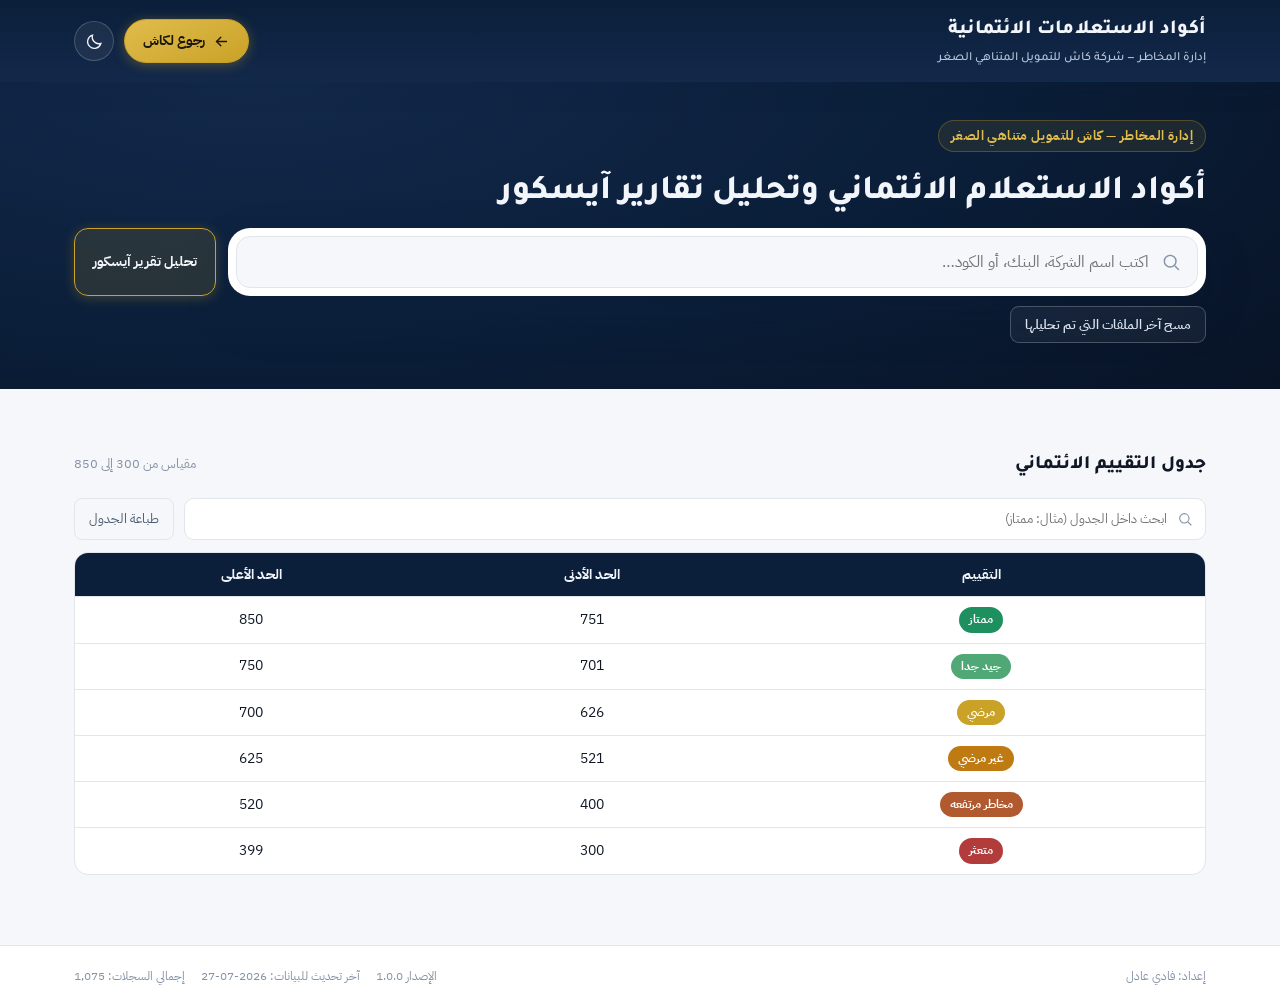
==== commit fa06da49: "Add files via upload" ====
--- a/index.html
+++ b/index.html
@@ -2,1790 +2,125 @@
 <html lang="ar" dir="rtl">
 <head>
 <meta charset="UTF-8">
-<meta name="viewport" content="width=device-width, initial-scale=1.0, maximum-scale=1.0">
-<meta name="theme-color" content="#1C5EA8">
-<meta name="apple-mobile-web-app-capable" content="yes">
-<meta name="apple-mobile-web-app-status-bar-style" content="default">
-<title>نظام تقارير الزيارات الميدانية</title>
-<!-- Warms up the iScore page/assets in the background so clicking the iScore button
-     (top-right) feels faster. Pure resource hints only — no SPA/iframe/backend. -->
-<link rel="prefetch" href="iscore/index.html" as="document">
-<link rel="prefetch" href="iscore/assets/css/styles.css" as="style">
-<link rel="prefetch" href="iscore/assets/js/app.js" as="script">
-<link rel="prefetch" href="iscore/assets/js/iscore-parser.js" as="script">
-<link rel="prefetch" href="iscore/data/codes.json" as="fetch" crossorigin>
+<meta name="viewport" content="width=device-width, initial-scale=1">
+<title>أكواد الاستعلامات الائتمانية — إدارة المخاطر | كاش للتمويل متناهي الصغر</title>
+<meta name="description" content="نظام مرجعي داخلي للبحث الفوري عن أكواد الاستعلام الائتماني للبنوك والشركات والمؤسسات المالية.">
+<meta name="theme-color" content="#0b1f3a">
+<link rel="manifest" href="manifest.json">
+<link rel="icon" href="assets/icons/icon-192.png">
+<link rel="apple-touch-icon" href="assets/icons/icon-192.png">
 <link rel="preconnect" href="https://fonts.googleapis.com">
 <link rel="preconnect" href="https://fonts.gstatic.com" crossorigin>
-<style>
-*{box-sizing:border-box;margin:0;padding:0}
-:root{
-  --c-primary:#1C5EA8;
-  --c-primary-light:#EEF4FC;
-  --c-primary-mid:#2E72C2;
-  --c-primary-dark:#164A85;
-  --c-primary-grad:linear-gradient(135deg,#2E72C2 0%,#195C9E 100%);
-  --c-primary-grad-dark:linear-gradient(160deg,#1E5C9C 0%,#123E6E 100%);
-  --c-sidebar-grad:linear-gradient(160deg,#EAF3FC 0%,#F7FBFE 100%);
-  --c-accent:#B8790A;
-  --c-accent-light:#FBF3E4;
-  --c-success:#2F8F5B;
-  --c-success-light:#EBF6F0;
-  --c-danger:#C24545;
-  --c-danger-light:#FBEEEE;
-  --c-border:rgba(28,42,58,0.09);
-  --c-border-strong:rgba(28,42,58,0.16);
-  --c-bg:#F7F8FA;
-  --c-card:#FFFFFF;
-  --c-text:#20293A;
-  --c-text-muted:#67728A;
-  --c-text-hint:#9AA4B6;
-  --font-ar:'Times New Roman',Times,serif;
-  --radius:12px;
-  --radius-lg:20px;
-  --radius-sm:9px;
-  --shadow-xs:0 1px 2px rgba(28,42,58,0.04);
-  --shadow:0 1px 2px rgba(28,42,58,0.04),0 4px 14px rgba(28,42,58,0.045);
-  --shadow-lg:0 10px 28px rgba(28,42,58,0.09);
-  --ease:cubic-bezier(.22,.61,.36,1);
-}
-html,body{font-family:var(--font-ar);direction:rtl;background:var(--c-bg);color:var(--c-text);font-size:15px;line-height:1.65;min-height:100vh;-webkit-font-smoothing:antialiased}
-::selection{background:var(--c-primary);color:#fff}
-button,input,textarea{font-family:var(--font-ar)}
-
-/* ─── HEADER ─── */
-.app-header{background:var(--c-card);color:var(--c-text);position:relative;border-bottom:1px solid var(--c-border)}
-.header-inner{max-width:960px;margin:0 auto;padding:18px 22px;display:flex;align-items:center;gap:14px}
-.header-logo{width:42px;height:42px;background:var(--c-primary-light);border:1px solid var(--c-border);border-radius:var(--radius-sm);display:flex;align-items:center;justify-content:center;flex-shrink:0}
-.header-logo svg{width:21px;height:21px;stroke:var(--c-primary)}
-.header-title{font-size:16.5px;font-weight:700;letter-spacing:.1px;color:var(--c-text)}
-.header-sub{font-size:11.5px;color:var(--c-text-muted);opacity:1;margin-top:3px;font-weight:400;letter-spacing:.1px}
-.header-iscore-btn{margin-inline-start:auto;display:flex;align-items:center;justify-content:center;gap:7px;background:var(--c-primary-light);color:var(--c-primary);border:1px solid var(--c-border);border-radius:var(--radius-sm);padding:9px 16px;font-size:12.5px;font-weight:700;text-decoration:none;white-space:nowrap;transition:all .2s var(--ease);flex-shrink:0}
-.header-iscore-btn svg{width:15px;height:15px;stroke:var(--c-primary);flex-shrink:0}
-.header-iscore-btn:hover{background:var(--c-primary);color:#fff}
-.header-iscore-btn:hover svg{stroke:#fff}
-.header-iscore-btn .iscore-btn-text-mobile{display:none}
-@media(max-width:600px){
-  .header-inner{flex-wrap:wrap;row-gap:10px}
-  .header-iscore-btn{order:3;width:100%;margin-inline-start:0;padding:10px 14px;font-size:12.5px;white-space:normal;text-align:center;line-height:1.3}
-  .header-iscore-btn .iscore-btn-text-desktop{display:none}
-  .header-iscore-btn .iscore-btn-text-mobile{display:inline}
-}
-.progress-bar{background:var(--c-border);height:3px}
-.progress-fill{height:100%;background:var(--c-primary-grad);transition:width .5s var(--ease)}
-
-/* ─── APP SHELL + SIDEBAR ─── */
-.app-shell{display:flex;align-items:flex-start;max-width:1180px;margin:0 auto}
-.sidebar{width:84px;flex-shrink:0;background:var(--c-sidebar-grad);min-height:calc(100vh - 73px);max-height:calc(100vh - 73px);overflow-y:auto;position:sticky;top:0;padding:10px 6px;display:flex;flex-direction:column;gap:2px}
-.step-tab{flex-shrink:0;flex-direction:column;text-align:center;padding:7px 4px;font-size:9.5px;font-weight:500;color:rgba(28,53,84,.62);cursor:default;border-radius:var(--radius-sm);transition:background .2s var(--ease),color .2s var(--ease);white-space:normal;display:flex;align-items:center;gap:5px;user-select:none;position:relative}
-.step-tab.active{background:var(--c-primary-grad);color:#fff;font-weight:700}
-.step-tab.done{color:rgba(28,53,84,.85)}
-.step-tab .step-label{overflow:hidden;text-overflow:ellipsis;line-height:1.25}
-.step-tab .snum{width:22px;height:22px;border-radius:var(--radius-sm);background:rgba(28,53,84,.08);border:1px solid rgba(28,53,84,.15);display:flex;align-items:center;justify-content:center;flex-shrink:0;transition:all .2s var(--ease)}
-.step-tab .snum svg{width:11.5px;height:11.5px;stroke:rgba(28,53,84,.8)}
-.step-tab.active .snum{background:#fff;border-color:#fff}
-.step-tab.active .snum svg{stroke:var(--c-primary)}
-.step-tab.done .snum{background:rgba(28,53,84,.14);border-color:rgba(28,53,84,.24)}
-.step-tab.done .snum svg{stroke:var(--c-primary-dark)}
-.step-tab.done::after{content:'\2713';position:absolute;top:1px;left:16px;width:11px;height:11px;background:var(--c-success);color:#fff;font-size:7px;font-weight:700;border-radius:50%;display:flex;align-items:center;justify-content:center;line-height:1;box-shadow:0 0 0 2px var(--c-primary-dark)}
-
-/* ─── MAIN ─── */
-.main-content{flex:1;min-width:0;max-width:960px;margin:0 auto;padding:24px 18px 100px}
-.step-content{animation:fadeUp .35s var(--ease)}
-@keyframes fadeUp{from{opacity:0;transform:translateY(6px)}to{opacity:1;transform:translateY(0)}}
-
-/* ─── CARDS ─── */
-.section-card{background:var(--c-card);border-radius:var(--radius-lg);border:1px solid var(--c-border);box-shadow:var(--shadow);margin-bottom:20px;overflow:hidden;border-top:3px solid var(--c-primary)}
-.section-header{background:#fff;border-bottom:1px solid var(--c-border);padding:17px 22px;display:flex;align-items:center;gap:12px}
-.section-icon{width:34px;height:34px;background:var(--c-primary-grad);color:#fff;border-radius:var(--radius-sm);display:flex;align-items:center;justify-content:center;font-size:14px;font-weight:700;flex-shrink:0}
-.section-icon svg{width:17px;height:17px;stroke:#fff}
-.section-title{font-size:15px;font-weight:700;color:var(--c-text);letter-spacing:.1px}
-.section-body{padding:22px}
-
-/* ─── FORMS ─── */
-.form-grid{display:grid;grid-template-columns:1fr 1fr;gap:17px}
-.form-grid-3{display:grid;grid-template-columns:1fr 1fr 1fr;gap:14px}
-.form-full{grid-column:1/-1}
-.form-group{display:flex;flex-direction:column;gap:7px}
-label.field-label{font-size:12.5px;font-weight:600;color:var(--c-text-muted);letter-spacing:.1px}
-label.field-label .req{color:var(--c-danger);margin-right:3px}
-input[type=text],input[type=date],input[type=number],textarea{
-  width:100%;padding:11px 14px;
-  border:1.5px solid var(--c-border-strong);
-  border-radius:var(--radius);
-  background:#fff;color:var(--c-text);
-  font-family:var(--font-ar);font-size:14px;
-  transition:border-color .2s var(--ease),box-shadow .2s var(--ease);
-  outline:none;direction:rtl
-}
-input:hover,textarea:hover{border-color:rgba(28,42,58,0.28)}
-input:focus,textarea:focus{border-color:var(--c-primary-mid);box-shadow:0 0 0 4px var(--c-primary-light)}
-textarea{resize:vertical;min-height:92px;line-height:1.85}
-input::placeholder,textarea::placeholder{color:var(--c-text-hint);font-size:13px}
-
-/* ─── RADIO BUTTONS (segmented control) ─── */
-.radio-group{display:flex;gap:9px;flex-wrap:wrap;background:var(--c-bg);padding:5px;border-radius:calc(var(--radius) + 4px);border:1px solid var(--c-border)}
-.radio-btn{flex:1;min-width:92px;padding:10px 12px;border:1.5px solid transparent;border-radius:var(--radius-sm);cursor:pointer;font-size:13px;font-weight:600;color:var(--c-text-muted);text-align:center;transition:all .2s var(--ease);user-select:none;background:transparent}
-.radio-btn:hover{color:var(--c-primary)}
-.radio-btn.selected{background:var(--c-primary-grad);border-color:var(--c-primary);color:#fff;font-weight:700;box-shadow:var(--shadow-xs)}
-
-/* ─── DYNAMIC ITEMS ─── */
-.dynamic-list{display:flex;flex-direction:column;gap:13px}
-.dynamic-item{background:var(--c-bg);border:1px solid var(--c-border);border-radius:var(--radius);padding:18px;position:relative;transition:box-shadow .2s var(--ease)}
-.dynamic-item-header{display:flex;align-items:center;justify-content:space-between;margin-bottom:15px}
-.item-badge{background:var(--c-primary-grad);color:#fff;padding:5px 15px;border-radius:20px;font-size:11.5px;font-weight:700;letter-spacing:.2px}
-.btn-remove{background:var(--c-danger-light);color:var(--c-danger);border:1px solid rgba(178,58,58,0.18);border-radius:var(--radius-sm);padding:6px 13px;font-size:12px;font-weight:600;cursor:pointer;font-family:var(--font-ar);display:flex;align-items:center;gap:5px;transition:all .2s var(--ease)}
-.btn-remove:hover{background:var(--c-danger);color:#fff;transform:translateY(-1px)}
-.btn-add{width:100%;padding:13px;border:1.5px dashed var(--c-border-strong);border-radius:var(--radius);background:none;color:var(--c-primary);font-size:13.5px;font-weight:600;cursor:pointer;font-family:var(--font-ar);display:flex;align-items:center;justify-content:center;gap:8px;margin-top:13px;transition:all .2s var(--ease)}
-.btn-add:hover{background:var(--c-primary-light);border-color:var(--c-primary-mid);border-style:solid}
-.credit-record-actions{display:flex;gap:10px;flex-wrap:wrap;margin-top:13px}
-.credit-record-actions .btn-add{margin-top:0;flex:1;min-width:180px}
-.btn-extract{flex:1;min-width:180px;padding:13px;border:1.5px solid var(--c-accent);border-radius:var(--radius);background:var(--c-accent-light);color:var(--c-accent);font-size:13.5px;font-weight:600;cursor:pointer;font-family:var(--font-ar);display:flex;align-items:center;justify-content:center;gap:8px;transition:all .2s var(--ease)}
-.btn-extract:hover{background:var(--c-accent);color:#fff}
-
-/* ─── EXTRACTION MODAL ─── */
-.ex-modal-overlay{display:none;position:fixed;top:0;right:0;bottom:0;left:0;background:rgba(20,28,40,0.55);z-index:1000;align-items:center;justify-content:center;padding:16px}
-.ex-modal-overlay.show{display:flex}
-.ex-modal{background:var(--c-card);border-radius:var(--radius-lg);box-shadow:var(--shadow-lg);width:100%;max-width:560px;max-height:88vh;display:flex;flex-direction:column;overflow:hidden}
-.ex-modal-header{display:flex;align-items:center;justify-content:space-between;padding:18px 22px;border-bottom:1px solid var(--c-border)}
-.ex-modal-header h3{font-size:15.5px;font-weight:700;color:var(--c-text)}
-.ex-modal-close{background:var(--c-bg);border:1px solid var(--c-border);border-radius:50%;width:30px;height:30px;display:flex;align-items:center;justify-content:center;cursor:pointer;color:var(--c-text-muted);font-size:15px;flex-shrink:0}
-.ex-modal-close:hover{background:var(--c-danger-light);color:var(--c-danger)}
-.ex-modal-body{padding:20px 22px;overflow-y:auto}
-.ex-drop{border:1.5px dashed var(--c-border-strong);border-radius:var(--radius);padding:26px 16px;text-align:center;cursor:pointer;color:var(--c-text-muted);font-size:13px;transition:all .2s var(--ease)}
-.ex-drop:hover,.ex-drop.drag{border-color:var(--c-primary-mid);background:var(--c-primary-light);color:var(--c-primary)}
-.ex-status{margin-top:14px;font-size:12.5px;color:var(--c-text-muted);white-space:pre-wrap;line-height:1.8}
-.ex-status.err{color:var(--c-danger)}
-.ex-record-list{display:flex;flex-direction:column;gap:10px;margin-top:16px}
-.ex-record-item{border:1.5px solid var(--c-border-strong);border-radius:var(--radius);padding:14px 16px;cursor:pointer;transition:all .2s var(--ease)}
-.ex-record-item:hover{border-color:var(--c-primary-mid)}
-.ex-record-item.selected{border-color:var(--c-primary);background:var(--c-primary-light)}
-.ex-record-item .ex-record-title{font-size:13.5px;font-weight:700;color:var(--c-text);margin-bottom:6px;display:flex;align-items:center;gap:8px}
-.ex-record-item .ex-record-meta{font-size:12px;color:var(--c-text-muted);display:grid;grid-template-columns:1fr 1fr;gap:4px 10px}
-.ex-modal-footer{padding:16px 22px;border-top:1px solid var(--c-border);display:flex;gap:10px;background:var(--c-bg)}
-.ex-modal-footer .btn-primary,.ex-modal-footer .btn-secondary{flex:1;justify-content:center;padding:12px}
-
-/* ─── CHECKBOX OPTION ─── */
-.checkbox-option{display:flex;align-items:center;gap:11px;padding:13px 16px;border:1.5px solid var(--c-border-strong);border-radius:var(--radius);cursor:pointer;transition:all .2s var(--ease);margin-bottom:4px}
-.checkbox-option:hover{border-color:var(--c-primary-mid)}
-.checkbox-option.checked{background:var(--c-success-light);border-color:var(--c-success)}
-.checkbox-option input[type=checkbox]{width:18px;height:18px;accent-color:var(--c-success);cursor:pointer;flex-shrink:0}
-.checkbox-option label{font-size:13.5px;font-weight:600;cursor:pointer;color:var(--c-text);margin:0}
-
-/* ─── FOOTER NAV ─── */
-.nav-footer{position:fixed;bottom:0;right:0;left:0;background:#fff;border-top:1px solid var(--c-border);box-shadow:var(--shadow-lg);padding:14px 20px;z-index:100}
-.nav-footer-inner{max-width:960px;margin:0 auto;display:flex;align-items:center;justify-content:space-between;gap:12px}
-@media(min-width:901px){.nav-footer-inner{padding-right:84px;max-width:1180px}}
-.btn-primary{background:var(--c-primary-grad);color:#fff;border:none;border-radius:var(--radius);padding:13px 30px;font-size:14.5px;font-weight:700;cursor:pointer;font-family:var(--font-ar);display:flex;align-items:center;gap:8px;transition:all .2s var(--ease);box-shadow:var(--shadow-xs)}
-.btn-primary:hover{background:var(--c-primary-mid);box-shadow:var(--shadow)}
-.btn-primary:active{transform:translateY(0)}
-.btn-secondary{background:#fff;color:var(--c-primary);border:1.5px solid var(--c-border-strong);border-radius:var(--radius);padding:13px 24px;font-size:13.5px;font-weight:600;cursor:pointer;font-family:var(--font-ar);display:flex;align-items:center;gap:8px;transition:all .2s var(--ease)}
-.btn-secondary:hover{background:var(--c-primary-light);border-color:var(--c-primary-mid)}
-.step-counter{font-size:12.5px;color:var(--c-text-muted);font-weight:600;white-space:nowrap;letter-spacing:.1px}
-
-/* ─── REPORT ─── */
-.report-container{background:var(--c-card);border-radius:var(--radius-lg);border:1px solid var(--c-border);box-shadow:var(--shadow);overflow:hidden}
-.report-header{background:var(--c-primary-grad);color:#fff;padding:26px 28px;text-align:center}
-.report-header h2{font-size:20px;font-weight:700;margin-bottom:6px;letter-spacing:.1px}
-.report-header p{font-size:12.5px;opacity:.75}
-.report-body{padding:26px 28px;direction:rtl}
-.report-section{margin-bottom:26px}
-.report-section-title{font-size:13.5px;font-weight:700;color:var(--c-primary);background:var(--c-primary-light);padding:9px 16px;border-radius:var(--radius-sm);border-right:3.5px solid var(--c-primary);margin-bottom:13px;letter-spacing:.1px}
-.report-row{display:flex;justify-content:space-between;padding:8px 0;border-bottom:1px dashed rgba(28,42,58,0.12);font-size:13.5px;gap:12px;align-items:flex-start}
-.report-row:last-child{border-bottom:none}
-.report-label{color:var(--c-text-muted);font-weight:500;flex-shrink:0;min-width:130px}
-.report-value{color:var(--c-text);font-weight:600;text-align:left;flex:1}
-.report-text{font-size:13.5px;line-height:2;color:var(--c-text);white-space:pre-wrap}
-.report-table{width:100%;border-collapse:collapse;font-size:12.5px;margin-top:8px}
-.report-table th{background:var(--c-primary-grad);color:#fff;padding:9px 12px;text-align:right;font-weight:600;font-size:11.5px}
-.report-table td{padding:9px 12px;border-bottom:1px solid var(--c-border);text-align:right;font-size:12.5px}
-.report-table tr:nth-child(even) td{background:var(--c-bg)}
-.report-actions{display:flex;gap:12px;padding:22px 28px;border-top:1px solid var(--c-border);background:var(--c-bg);flex-wrap:wrap}
-.btn-copy{background:var(--c-primary-grad);color:#fff;border:none;border-radius:var(--radius);padding:14px 24px;font-size:13.5px;font-weight:700;cursor:pointer;font-family:var(--font-ar);display:flex;align-items:center;gap:8px;flex:1;justify-content:center;min-width:150px;transition:all .2s var(--ease);box-shadow:var(--shadow-xs)}
-.btn-copy:hover{background:var(--c-primary-mid)}
-.btn-telegram{background:#229ED9;color:#fff;border:none;border-radius:var(--radius);padding:14px 24px;font-size:13.5px;font-weight:700;cursor:pointer;font-family:var(--font-ar);display:flex;align-items:center;gap:8px;flex:1;justify-content:center;min-width:150px;transition:all .2s var(--ease)}
-.btn-telegram:hover{background:#1A8FC2}
-.btn-edit{background:#fff;color:var(--c-text-muted);border:1.5px solid var(--c-border-strong);border-radius:var(--radius);padding:14px 20px;font-size:13.5px;font-weight:600;cursor:pointer;font-family:var(--font-ar);display:flex;align-items:center;gap:8px;justify-content:center;transition:all .2s var(--ease)}
-.btn-edit:hover{background:var(--c-bg);border-color:var(--c-primary-mid);color:var(--c-primary)}
-.btn-copy svg,.btn-edit svg{width:15px;height:15px;stroke:currentColor;flex-shrink:0}
-
-/* ─── TOAST ─── */
-.toast{position:fixed;top:24px;left:50%;transform:translateX(-50%) translateY(-8px);background:var(--c-success);color:#fff;padding:13px 28px;border-radius:var(--radius);font-size:13.5px;font-weight:600;z-index:9999;opacity:0;transition:opacity .3s var(--ease),transform .3s var(--ease);pointer-events:none;font-family:var(--font-ar);white-space:nowrap;box-shadow:var(--shadow-lg)}
-.toast.show{opacity:1;transform:translateX(-50%) translateY(0)}
-
-/* ─── HIDDEN ─── */
-.hidden{display:none!important}
-
-/* ─── AD SLOT (Adsterra Native Banner) ─── */
-.ad-slot-native{margin:24px 0 0;max-width:960px;width:100%}
-
-/* ─── RESPONSIVE ─── */
-@media(max-width:900px){
-  .app-shell{flex-direction:column}
-  .main-content{align-self:stretch;margin-left:0;margin-right:0}
-  .sidebar{width:100%;min-height:auto;position:static;flex-direction:row;overflow-x:auto;-webkit-overflow-scrolling:touch;scrollbar-width:none;padding:10px 12px;gap:6px}
-  .sidebar::-webkit-scrollbar{display:none}
-  .step-tab{flex-direction:column;gap:5px;padding:8px 10px;font-size:10.5px;text-align:center}
-  .step-tab .snum{width:28px;height:28px}
-  .step-tab.done::after{top:0;left:2px}
-}
-@media(max-width:640px){
-  .form-grid,.form-grid-3{grid-template-columns:1fr}
-  .header-title{font-size:15.5px}
-  .header-inner{padding:15px 18px}
-  .radio-btn{min-width:75px;font-size:12px;padding:9px 8px}
-  .section-body{padding:18px}
-  .report-body{padding:18px}
-  .report-actions{padding:16px 18px}
-  .report-table{font-size:11px}
-  .report-table th,.report-table td{padding:7px 8px}
-  .report-label{min-width:100px;font-size:12.5px}
-  .main-content{padding:18px 14px 100px}
-  input[type=text],input[type=date],input[type=number],textarea{padding:14px 16px;font-size:16px;line-height:1.5}
-  textarea{min-height:110px}
-  input::placeholder,textarea::placeholder{font-size:14.5px}
-  #step1{margin-left:-9px;margin-right:-9px}
-  #step1 .section-header{padding-left:12px;padding-right:12px}
-  #step1 .section-body{padding-left:10px;padding-right:10px}
-}
-@media(max-width:400px){
-  .btn-copy,.btn-telegram{font-size:12.5px;padding:12px 14px}
-}
-</style>
+<link href="https://fonts.googleapis.com/css2?family=Tajawal:wght@700;800&family=IBM+Plex+Sans+Arabic:wght@400;500;600;700&display=swap" rel="stylesheet">
+<link rel="stylesheet" href="assets/css/styles.css">
 </head>
 <body>
 
-<!-- TOAST -->
-<div id="toast" class="toast">تم النسخ بنجاح ✓</div>
+<header class="topbar">
+  <div class="topbar-inner">
+    <div class="brand">
+      <span class="brand-title">أكواد الاستعلامات الائتمانية</span>
+      <span class="brand-sub">إدارة المخاطر — شركة كاش للتمويل المتناهي الصغر</span>
+    </div>
+    <div class="topbar-actions">
+      <a href="../index.html" class="back-to-cash-btn" id="back-to-cash" title="العودة إلى نظام كاش" aria-label="العودة إلى نظام كاش">
+        <svg viewBox="0 0 24 24" fill="none" stroke="currentColor" stroke-width="2" stroke-linecap="round" stroke-linejoin="round"><path d="M19 12H5"/><path d="M11 18l-6-6 6-6"/></svg>
+        <span>رجوع لكاش</span>
+      </a>
+      <button class="icon-btn" id="theme-toggle" aria-label="تبديل الوضع الليلي/النهاري"></button>
+    </div>
+  </div>
+</header>
 
-<!-- HEADER -->
-<div class="app-header">
-  <div class="header-inner">
-    <div class="header-logo"><svg viewBox="0 0 24 24" fill="none" stroke-width="1.8" stroke-linecap="round" stroke-linejoin="round"><path d="M3 21h18"/><path d="M4 21V9l8-6 8 6v12"/><path d="M9 21v-6h6v6"/><path d="M9 9h.01M12 9h.01M15 9h.01"/></svg></div>
-    <div>
-      <div class="header-title">نظام تقارير الزيارات الميدانية</div>
-      <div class="header-sub">إدارة المخاطر الائتمانية شركة كاش للتمويل — اعداد / فادي عادل</div>
+<section class="hero">
+  <div class="hero-inner">
+    <span class="hero-eyebrow">إدارة المخاطر — كاش للتمويل متناهي الصغر</span>
+    <h1>أكواد الاستعلام الائتماني وتحليل تقارير آيسكور</h1>
+
+    <div style="display:flex;gap:12px;align-items:stretch;flex-wrap:wrap">
+      <div class="search-shell" style="flex:1;min-width:260px">
+        <div class="search-box">
+          <svg viewBox="0 0 24 24" fill="none" stroke="currentColor" stroke-width="1.7"><circle cx="11" cy="11" r="7"/><path d="M21 21l-4-4" stroke-linecap="round"/></svg>
+          <input id="search-input" type="text" placeholder="اكتب اسم الشركة، البنك، أو الكود…" autocomplete="off" aria-label="بحث">
+        </div>
+        <div class="search-meta" style="display:none">
+          <span><b id="result-count">0</b> نتيجة · <span id="search-time">0</span> مللي ثانية</span>
+        </div>
+      </div>
+      <a href="tools/extractor.html" class="extract-btn" style="display:flex;align-items:center;gap:8px;padding:0 18px;border-radius:14px;border:1px solid var(--gold-500);background:rgba(201,162,39,.14);color:#f2f5fa;text-decoration:none;font-weight:700;font-size:14px;white-space:nowrap;box-shadow:0 2px 12px rgba(201,162,39,.28)">تحليل تقرير آيسكور</a>
     </div>
-    <a href="iscore/index.html" class="header-iscore-btn" title="فتح نظام الاستعلام الائتماني iScore">
-      <svg viewBox="0 0 24 24" fill="none" stroke-width="1.8" stroke-linecap="round" stroke-linejoin="round"><circle cx="11" cy="11" r="7"/><path d="M21 21l-4.3-4.3"/></svg>
-      <span class="iscore-btn-text-desktop">الاستعلام الائتماني - iScore</span>
-      <span class="iscore-btn-text-mobile">الاستعلام الائتماني - الايسكور</span>
-    </a>
+    <div style="margin-top:10px">
+      <button type="button" class="clear-history-btn" id="clear-history-btn">مسح آخر الملفات التي تم تحليلها</button>
+    </div>
+
+    <div class="filters" id="category-chips" style="display:none"></div>
   </div>
-  <div class="progress-bar">
-    <div class="progress-fill" id="progressFill" style="width:12.5%"></div>
+</section>
+
+<main class="container">
+
+  <div style="display:none">
+    <div id="total-records"></div>
+    <div id="last-update"></div>
+    <div class="history-row" id="history-row"></div>
+    <button id="clear-history"></button>
   </div>
+
+  <section class="section" id="results-section">
+    <div class="results-list" id="results-list"></div>
+  </section>
+
+  <section class="section" id="rating-section">
+    <div class="section-head">
+      <h2>جدول التقييم الائتماني</h2>
+      <span class="hint">مقياس من 300 إلى 850</span>
+    </div>
+
+    <div class="meter" style="margin-bottom:22px;display:none">
+      <div class="meter-track" id="meter-track"></div>
+      <div class="meter-scale" id="meter-scale"></div>
+      <div class="meter-legend" id="meter-legend"></div>
+    </div>
+
+    <div class="table-tools">
+      <div class="table-search">
+        <svg viewBox="0 0 24 24" fill="none" stroke="currentColor" stroke-width="1.7"><circle cx="11" cy="11" r="7"/><path d="M21 21l-4-4" stroke-linecap="round"/></svg>
+        <input id="rating-search" type="text" placeholder="ابحث داخل الجدول (مثال: ممتاز)">
+      </div>
+      <button class="mini-btn" onclick="window.print()" title="طباعة" style="padding:9px 14px">طباعة الجدول</button>
+    </div>
+    <div class="table-wrap">
+      <table>
+        <thead><tr><th>التقييم</th><th>الحد الأدنى</th><th>الحد الأعلى</th></tr></thead>
+        <tbody id="rating-tbody"></tbody>
+      </table>
+    </div>
+  </section>
+
+
+</main>
+
+<!-- AD SLOT: Adsterra Native Banner -->
+<div class="container ad-slot-native">
+  <script async="async" data-cfasync="false" src="https://pl30539990.profitableratecpmnetwork.com/05e7d89729d7d9d1af6655b386b5a33b/invoke.js"></script>
+  <div id="container-05e7d89729d7d9d1af6655b386b5a33b"></div>
 </div>
 
-<!-- APP SHELL: SIDEBAR + CONTENT -->
-<div class="app-shell">
-
-<!-- STEPS SIDEBAR -->
-<aside class="sidebar" id="stepsNav">
-  <div class="step-tab active" data-step="1"><span class="snum"><svg viewBox="0 0 24 24" fill="none" stroke-width="2" stroke-linecap="round" stroke-linejoin="round"><rect x="4" y="3" width="16" height="18" rx="2"/><path d="M8 7h8M8 11h8M8 15h5"/></svg></span><span class="step-label">البيانات الأساسية</span></div>
-  <div class="step-tab" data-step="2"><span class="snum"><svg viewBox="0 0 24 24" fill="none" stroke-width="2" stroke-linecap="round" stroke-linejoin="round"><path d="M17 21v-2a4 4 0 0 0-4-4H5a4 4 0 0 0-4 4v2"/><circle cx="9" cy="7" r="4"/><path d="M23 21v-2a4 4 0 0 0-3-3.87"/><path d="M16 3.13a4 4 0 0 1 0 7.75"/></svg></span><span class="step-label">الضامنون</span></div>
-  <div class="step-tab" data-step="3"><span class="snum"><svg viewBox="0 0 24 24" fill="none" stroke-width="2" stroke-linecap="round" stroke-linejoin="round"><path d="M3 3v18h18"/><path d="M7 16l4-6 3 3 5-8"/></svg></span><span class="step-label">آي سكور العميل</span></div>
-  <div class="step-tab" data-step="4"><span class="snum"><svg viewBox="0 0 24 24" fill="none" stroke-width="2" stroke-linecap="round" stroke-linejoin="round"><path d="M17 21v-2a4 4 0 0 0-4-4H5a4 4 0 0 0-4 4v2"/><circle cx="9" cy="7" r="4"/><path d="M19 8v6M22 11h-6"/></svg></span><span class="step-label">آي سكور الضامنين</span></div>
-  <div class="step-tab" data-step="5"><span class="snum"><svg viewBox="0 0 24 24" fill="none" stroke-width="2" stroke-linecap="round" stroke-linejoin="round"><rect x="2" y="5" width="20" height="14" rx="2"/><path d="M2 10h20"/><path d="M6 15h4"/></svg></span><span class="step-label">الالتزامات</span></div>
-  <div class="step-tab" data-step="6"><span class="snum"><svg viewBox="0 0 24 24" fill="none" stroke-width="2" stroke-linecap="round" stroke-linejoin="round"><circle cx="11" cy="11" r="7"/><path d="M21 21l-4.3-4.3"/></svg></span><span class="step-label">نتيجة الفحص</span></div>
-  <div class="step-tab" data-step="7"><span class="snum"><svg viewBox="0 0 24 24" fill="none" stroke-width="2" stroke-linecap="round" stroke-linejoin="round"><path d="M21 10c0 6-9 12-9 12s-9-6-9-12a9 9 0 0 1 18 0z"/><circle cx="12" cy="10" r="3"/></svg></span><span class="step-label">الزيارة الميدانية</span></div>
-  <div class="step-tab" data-step="8"><span class="snum"><svg viewBox="0 0 24 24" fill="none" stroke-width="2" stroke-linecap="round" stroke-linejoin="round"><path d="M22 11.08V12a10 10 0 1 1-5.93-9.14"/><path d="M22 4L12 14.01l-3-3"/></svg></span><span class="step-label">التقييم النهائي</span></div>
-</aside>
-
-<!-- MAIN CONTENT -->
-<div class="main-content" id="mainContent">
-
-  <!-- ══════════════ STEP 1 ══════════════ -->
-  <div id="step1" class="step-content">
-    <div class="section-card">
-      <div class="section-header">
-        <div class="section-icon"><svg viewBox="0 0 24 24" fill="none" stroke-width="2" stroke-linecap="round" stroke-linejoin="round"><rect x="4" y="3" width="16" height="18" rx="2"/><path d="M8 7h8M8 11h8M8 15h5"/></svg></div>
-        <div><div class="section-title">البيانات الأساسية للعميل</div></div>
-      </div>
-      <div class="section-body">
-        <div class="form-grid">
-          <div class="form-group">
-            <label class="field-label">الفرع <span class="req">*</span></label>
-            <input type="text" id="branch" placeholder="مثال: فرع بني سويف">
-          </div>
-          <div class="form-group">
-            <label class="field-label">تاريخ الزيارة الميدانية <span class="req">*</span></label>
-            <input type="date" id="visitDate">
-          </div>
-          <div class="form-group">
-            <label class="field-label">اسم العميل <span class="req">*</span></label>
-            <input type="text" id="clientName" placeholder="الاسم رباعياً">
-          </div>
-          <div class="form-group">
-            <label class="field-label">النشاط الاساسي <span class="req">*</span></label>
-            <input type="text" id="activity" placeholder="مثال: تجارة مواد غذائية">
-          </div>
-          <div class="form-group form-full">
-            <label class="field-label">حالة العميل <span class="req">*</span></label>
-            <div class="radio-group" id="clientStatus">
-              <div class="radio-btn" onclick="selectRadio('clientStatus',this,'عميل جديد');toggleRenewal(false)">عميل جديد</div>
-              <div class="radio-btn" onclick="selectRadio('clientStatus',this,'عميل تجديد');toggleRenewal(true)">عميل تجديد</div>
-            </div>
-            <input type="hidden" id="clientStatusVal">
-          </div>
-          <div class="form-group form-full hidden" id="renewalGroup">
-            <label class="field-label">قيمة التجديد</label>
-            <input type="text" id="renewalVal" placeholder="مثال: 49,000 / 12 — قسط 4,083 جنيه">
-          </div>
-          <div class="form-group form-full">
-            <label class="field-label">تقييم العمليات</label>
-            <textarea id="opsEvalVal" rows="3"
-              placeholder="مثال: 150,000 / 24 شهر — قسط شهري 6,250 جنيه&#10;أو اكتب أي ملاحظات تقييمية للعمليات"></textarea>
-          </div>
-        </div>
-      </div>
+<footer>
+  <div class="container footer-inner">
+    <span>إعداد: فادي عادل</span>
+    <div class="footer-meta">
+      <span>الإصدار <span id="footer-version">—</span></span>
+      <span>آخر تحديث للبيانات: <span id="footer-updated">—</span></span>
+      <span>إجمالي السجلات: <span id="footer-total">—</span></span>
     </div>
   </div>
+</footer>
 
-  <!-- ══════════════ STEP 2 ══════════════ -->
-  <div id="step2" class="step-content hidden">
-    <div class="section-card">
-      <div class="section-header">
-        <div class="section-icon"><svg viewBox="0 0 24 24" fill="none" stroke-width="2" stroke-linecap="round" stroke-linejoin="round"><path d="M17 21v-2a4 4 0 0 0-4-4H5a4 4 0 0 0-4 4v2"/><circle cx="9" cy="7" r="4"/><path d="M23 21v-2a4 4 0 0 0-3-3.87"/><path d="M16 3.13a4 4 0 0 1 0 7.75"/></svg></div>
-        <div><div class="section-title">الضامنون</div></div>
-      </div>
-      <div class="section-body">
-        <div class="dynamic-list" id="guarantorsList"></div>
-        <button class="btn-add" onclick="addGuarantor()">+ إضافة ضامن جديد</button>
-      </div>
-    </div>
-  </div>
+<div class="toast-stack" id="toast-stack"></div>
+<div class="meter-tooltip" id="meter-tooltip"></div>
 
-  <!-- ══════════════ STEP 3 ══════════════ -->
-  <div id="step3" class="step-content hidden">
-    <div class="section-card">
-      <div class="section-header">
-        <div class="section-icon"><svg viewBox="0 0 24 24" fill="none" stroke-width="2" stroke-linecap="round" stroke-linejoin="round"><path d="M3 3v18h18"/><path d="M7 16l4-6 3 3 5-8"/></svg></div>
-        <div><div class="section-title">الآي سكور الخاص بالعميل</div></div>
-      </div>
-      <div class="section-body">
-        <div class="checkbox-option" id="noClientScoreOpt" onclick="toggleNoScore()">
-          <input type="checkbox" id="noClientScoreChk">
-          <label for="noClientScoreChk">لا يوجد سجل ائتماني للعميل</label>
-        </div>
-        <div id="clientScoreSection" style="margin-top:16px">
-          <div class="dynamic-list" id="clientScoreList"></div>
-          <div class="credit-record-actions">
-            <button class="btn-add" onclick="addCreditRecord('client',null)">+ إضافة سجل ائتماني</button>
-            <button class="btn-extract" onclick="openExtractModal('client',null)">📄 استخراج من الاستعلام الائتماني</button>
-          </div>
-        </div>
-      </div>
-    </div>
-  </div>
-
-  <!-- ══════════════ STEP 4 ══════════════ -->
-  <div id="step4" class="step-content hidden">
-    <div id="guarantorScoreSections"></div>
-  </div>
-
-  <!-- ══════════════ STEP 5 ══════════════ -->
-  <div id="step5" class="step-content hidden">
-    <div class="section-card">
-      <div class="section-header">
-        <div class="section-icon"><svg viewBox="0 0 24 24" fill="none" stroke-width="2" stroke-linecap="round" stroke-linejoin="round"><rect x="2" y="5" width="20" height="14" rx="2"/><path d="M2 10h20"/><path d="M6 15h4"/></svg></div>
-        <div><div class="section-title">الالتزامات الشهرية</div></div>
-      </div>
-      <div class="section-body">
-        <div style="display:flex;flex-direction:column;gap:22px">
-          <div>
-            <div style="font-size:14px;font-weight:700;color:var(--c-primary);margin-bottom:12px;padding-bottom:8px;border-bottom:2px solid var(--c-primary-light)">التزامات العميل</div>
-            <div class="form-grid">
-              <div class="form-group"><label class="field-label">المبلغ الشهري (جنيه)</label><input type="number" id="obClient" placeholder="0"></div>
-              <div class="form-group"><label class="field-label">ملاحظات</label><input type="text" id="obClientNote" placeholder="تفاصيل اختيارية"></div>
-            </div>
-          </div>
-          <div>
-            <div style="font-size:14px;font-weight:700;color:var(--c-primary);margin-bottom:12px;padding-bottom:8px;border-bottom:2px solid var(--c-primary-light)">التزامات الزوجة / الزوج ( إن وجد )</div>
-            <div class="form-grid">
-              <div class="form-group"><label class="field-label">المبلغ الشهري (جنيه)</label><input type="number" id="obSpouse" placeholder="0"></div>
-              <div class="form-group"><label class="field-label">ملاحظات</label><input type="text" id="obSpouseNote" placeholder="تفاصيل اختيارية"></div>
-            </div>
-          </div>
-          <div>
-            <div style="font-size:14px;font-weight:700;color:var(--c-primary);margin-bottom:12px;padding-bottom:8px;border-bottom:2px solid var(--c-primary-light)">التزامات النشاط في حالة وجود شركاء (اختياري)</div>
-            <div class="form-group"><label class="field-label">اكتب قيمة الالتزام يدوياً</label><input type="text" id="obBusiness" placeholder="مثال: 11,000 جنيه / شهريا — في حالة وجود شركاء"></div>
-          </div>
-        </div>
-      </div>
-    </div>
-  </div>
-
-  <!-- ══════════════ STEP 6 ══════════════ -->
-  <div id="step6" class="step-content hidden">
-    <div class="section-card">
-      <div class="section-header">
-        <div class="section-icon"><svg viewBox="0 0 24 24" fill="none" stroke-width="2" stroke-linecap="round" stroke-linejoin="round"><circle cx="11" cy="11" r="7"/><path d="M21 21l-4.3-4.3"/></svg></div>
-        <div><div class="section-title">نتيجة الفحص الائتماني</div></div>
-      </div>
-      <div class="section-body">
-        <div class="form-group">
-          <label class="field-label">نتيجة الفحص الائتماني / فحص صلة القرابة</label>
-          <textarea id="investigationResult" rows="9"
-            placeholder="اكتب هنا نتائج الفحص الائتماني التفصيلية و نتيجة فحص صلة القرابه لدي نظام الدلتا ( سيستم الشركة )&#10;&#10;مثال :&#10;- ملاحظات خلال الاستعلام الائتماني&#10;- لا توجد مديونيات متعثرة&#10;- صله القرابة لدي العميل&#10;- صلة القرابة لدي الضمان"></textarea>
-        </div>
-      </div>
-    </div>
-  </div>
-
-  <!-- ══════════════ STEP 7 ══════════════ -->
-  <div id="step7" class="step-content hidden">
-    <div class="section-card">
-      <div class="section-header">
-        <div class="section-icon"><svg viewBox="0 0 24 24" fill="none" stroke-width="2" stroke-linecap="round" stroke-linejoin="round"><path d="M21 10c0 6-9 12-9 12s-9-6-9-12a9 9 0 0 1 18 0z"/><circle cx="12" cy="10" r="3"/></svg></div>
-        <div><div class="section-title">تقرير الزيارة الميدانية</div></div>
-      </div>
-      <div class="section-body">
-        <div class="form-grid" style="margin-bottom:18px">
-          <div class="form-group">
-            <label class="field-label">النشاط الاساسي / انشطة اخري</label>
-            <input type="text" id="mainActivity" placeholder="مثال: ملابس / مواشي / ادوات منزلية">
-          </div>
-          <div class="form-group">
-            <label class="field-label">موقع النشاط التفصيلي ( الحيز الجغرافي )</label>
-            <input type="text" id="businessLocation" placeholder="مثال: اهناسيا – مركز اهناسيا، شارع السوق">
-          </div>
-        </div>
-        <div class="form-group">
-          <label class="field-label">تقرير الزيارة الميدانية التفصيلي</label>
-          <textarea id="fieldReport" rows="12" style="min-height:200px"
-            placeholder="اكتب هنا تقرير الزيارة الكامل...&#10;&#10;مثال:&#10;— تم زيارة النشاط في موقعه المحدد&#10;— المحل يعمل منذ أكثر من 5 سنوات وفق إفادة العميل&#10;— المخزون متنوع ومنظم&#10;— وجود حركة تجارية ملحوظة أثناء الزيارة&#10;— المكان مملوك / مستأجر&#10;— ملاحظات إضافية على الوضع الاقتصادي للنشاط"></textarea>
-        </div>
-      </div>
-    </div>
-  </div>
-
-  <!-- ══════════════ STEP 8 ══════════════ -->
-  <div id="step8" class="step-content hidden">
-    <div class="section-card">
-      <div class="section-header">
-        <div class="section-icon"><svg viewBox="0 0 24 24" fill="none" stroke-width="2" stroke-linecap="round" stroke-linejoin="round"><path d="M22 11.08V12a10 10 0 1 1-5.93-9.14"/><path d="M22 4L12 14.01l-3-3"/></svg></div>
-        <div><div class="section-title">التقييم النهائي والتوصيات</div></div>
-      </div>
-      <div class="section-body">
-        <div class="form-grid">
-          <div class="form-group form-full">
-            <label class="field-label">اسم القائم بالزيارة الميدانية <span class="req">*</span></label>
-            <input type="text" id="officerName" placeholder="الاسم الكامل للموظف القائم بالزيارة">
-          </div>
-          <div class="form-group form-full">
-            <label class="field-label">التقييم النهائي للعميل <span class="req">*</span></label>
-            <textarea id="finalEvalText" rows="4"
-              placeholder="اكتب التقييم المالي التفصيلي...&#10;&#10;مثال:&#10;المبلغ المقترح: 150,000 جنيه / 24 شهر — قسط شهري 6,250 جنيه&#10;أو: 80,000 / 18 شهر — قسط 4,445 جنيه&#10;أو: مرفوض — السبب: ..."></textarea>
-          </div>
-          <div class="form-group form-full">
-            <label class="field-label">الطلبات والتوصيات</label>
-            <textarea id="recommendations" rows="5"
-              placeholder="اكتب الطلبات والتوصيات التفصيلية...&#10;&#10;مثال:&#10;— مطلوب مستندات النشاط التجاري&#10;— التحقق من ملكية المحل / عقد الإيجار&#10;— مراجعة الكشف البنكي لآخر 6 أشهر&#10;— مستندات الضامن مكتملة"></textarea>
-          </div>
-        </div>
-      </div>
-    </div>
-  </div>
-
-  <!-- ══════════════ REPORT ══════════════ -->
-  <div id="stepReport" class="step-content hidden">
-    <div class="report-container">
-      <div class="report-header">
-        <h2>تقرير الزيارة الميدانية</h2>
-        <p id="reportMeta">تقرير ائتماني رسمي — إدارة المخاطر الائتمانية</p>
-      </div>
-      <div class="report-body" id="reportBody"></div>
-      <div class="report-actions">
-        <button class="btn-copy" onclick="copyReport()"><svg viewBox="0 0 24 24" fill="none" stroke-width="2" stroke-linecap="round" stroke-linejoin="round"><rect x="9" y="9" width="13" height="13" rx="2"/><path d="M5 15H4a2 2 0 0 1-2-2V4a2 2 0 0 1 2-2h9a2 2 0 0 1 2 2v1"/></svg> نسخ التقرير كاملاً</button>
-        <button class="btn-edit" onclick="goToStep(1)"><svg viewBox="0 0 24 24" fill="none" stroke-width="2" stroke-linecap="round" stroke-linejoin="round"><path d="M11 4H4a2 2 0 0 0-2 2v14a2 2 0 0 0 2 2h14a2 2 0 0 0 2-2v-7"/><path d="M18.5 2.5a2.121 2.121 0 0 1 3 3L12 15l-4 1 1-4 9.5-9.5z"/></svg> تعديل البيانات</button>
-      </div>
-    </div>
-  </div>
-
-  <!-- AD SLOT: Adsterra Native Banner -->
-  <div class="ad-slot-native">
-    <script async="async" data-cfasync="false" src="https://pl30539990.profitableratecpmnetwork.com/05e7d89729d7d9d1af6655b386b5a33b/invoke.js"></script>
-    <div id="container-05e7d89729d7d9d1af6655b386b5a33b"></div>
-  </div>
-
-</div><!-- end main-content -->
-
-</div><!-- end app-shell -->
-
-<!-- FOOTER NAV -->
-<div class="nav-footer" id="navFooter">
-  <div class="nav-footer-inner">
-    <button class="btn-secondary" id="btnPrev" onclick="prevStep()">→ السابق</button>
-    <span class="step-counter" id="stepCounter">الخطوة 1 من 8</span>
-    <button class="btn-primary" id="btnNext" onclick="nextStep()">التالي ←</button>
-  </div>
-</div>
-
-<!-- EXTRACTION MODAL: upload an iScore PDF and import a credit record into the form above -->
-<div class="ex-modal-overlay" id="exModalOverlay">
-  <div class="ex-modal">
-    <div class="ex-modal-header">
-      <h3>استخراج من الاستعلام الائتماني</h3>
-      <button class="ex-modal-close" onclick="closeExtractModal()">✕</button>
-    </div>
-    <div class="ex-modal-body">
-      <div class="ex-drop" id="exDrop">
-        📄 اسحب ملف تقرير آيسكور (PDF) هنا أو اضغط للاختيار
-        <input type="file" id="exFileInput" accept="application/pdf" style="display:none">
-      </div>
-      <div class="ex-status" id="exStatus">في انتظار رفع ملف…</div>
-      <div class="checkbox-option" id="exSelectAllOpt" style="display:none;margin-top:14px" onclick="toggleExSelectAll()">
-        <input type="checkbox" id="exSelectAllChk">
-        <label for="exSelectAllChk">تحديد الكل</label>
-      </div>
-      <div class="ex-record-list" id="exRecordList"></div>
-    </div>
-    <div class="ex-modal-footer" id="exModalFooter" style="display:none">
-      <button class="btn-secondary" onclick="closeExtractModal()">إلغاء</button>
-      <button class="btn-primary" id="exImportBtn" onclick="importSelectedRecord()" disabled>استيراد السجلات المحددة</button>
-    </div>
-  </div>
-</div>
-
-<script>
-// ════════════════════════════════════════
-//  STATE
-// ════════════════════════════════════════
-let currentStep = 1;
-const TOTAL_STEPS = 8;
-let guarantors = [];
-let clientScoreRecords = [];
-let noClientScore = false;
-let guarantorScoreRecords = {}; // { guarantorId: [{...}] }
-let gScoreNoRecord = {};        // { guarantorId: bool }
-
-// ════════════════════════════════════════
-//  HELPERS
-// ════════════════════════════════════════
-function arabicOrdinal(n) {
-  const o = ['الأول','الثاني','الثالث','الرابع','الخامس',
-             'السادس','السابع','الثامن','التاسع','العاشر'];
-  return o[n - 1] || n;
-}
-
-function formatDate(d) {
-  if (!d) return '—';
-  const p = d.split('-');
-  if (p.length !== 3) return d;
-  return p[2] + '/' + p[1] + '/' + p[0];
-}
-
-function formatNum(n) {
-  if (!n || n === '0' || n === 0) return '—';
-  return Number(n).toLocaleString('ar-EG') + ' جنيه';
-}
-
-function showToast(msg, isError) {
-  const t = document.getElementById('toast');
-  t.textContent = msg;
-  t.style.background = isError ? '#A32D2D' : '#1D6B3E';
-  t.classList.add('show');
-  setTimeout(() => t.classList.remove('show'), 3000);
-}
-
-// ════════════════════════════════════════
-//  الحفظ التلقائي محلياً (Auto-Save / Auto-Restore)
-//  يحفظ كل بيانات النموذج في localStorage الخاص بالجهاز
-//  بحيث لو المستخدم قفل الصفحة أو عمل ريفريش تترجع البيانات
-// ════════════════════════════════════════
-const DRAFT_KEY = 'fieldVisitReportDraft_v1';
-const STATIC_FIELD_IDS = [
-  'branch', 'visitDate', 'clientName', 'activity', 'clientStatusVal', 'renewalVal', 'opsEvalVal',
-  'obClient', 'obClientNote', 'obSpouse', 'obSpouseNote', 'obBusiness',
-  'investigationResult', 'mainActivity', 'businessLocation', 'fieldReport',
-  'officerName', 'finalEvalText', 'recommendations'
-];
-
-function readRecordFields(prefix) {
-  return {
-    bank:   document.getElementById(prefix + '_bank')?.value   || '',
-    ltype:  document.getElementById(prefix + '_type')?.value   || '',
-    date:   document.getElementById(prefix + '_date')?.value   || '',
-    amount: document.getElementById(prefix + '_amount')?.value || '',
-    inst:   document.getElementById(prefix + '_inst')?.value   || '',
-    delay:  document.getElementById(prefix + '_delay')?.value  || '',
-    note:   document.getElementById(prefix + '_note')?.value   || ''
-  };
-}
-
-function saveDraft() {
-  try {
-    const data = { v: 1, currentStep, fields: {}, noClientScore, gScoreNoRecord };
-
-    STATIC_FIELD_IDS.forEach(id => {
-      const el = document.getElementById(id);
-      if (el) data.fields[id] = el.value;
-    });
-
-    data.guarantors = guarantors.map(g => ({
-      id: g.id,
-      name:     document.getElementById('gName' + g.id)?.value || '',
-      relation: document.getElementById('gRel'  + g.id)?.value || '',
-      note:     document.getElementById('gNote' + g.id)?.value || ''
-    }));
-
-    data.clientScoreRecords = clientScoreRecords.map(r => ({ id: r.id, ...readRecordFields('cr' + r.id) }));
-
-    data.guarantorScoreRecords = {};
-    Object.keys(guarantorScoreRecords).forEach(gId => {
-      data.guarantorScoreRecords[gId] = (guarantorScoreRecords[gId] || []).map(r => ({
-        id: r.id, ...readRecordFields('gr' + gId + '_' + r.id)
-      }));
-    });
-
-    localStorage.setItem(DRAFT_KEY, JSON.stringify(data));
-  } catch (e) { /* تجاهل أي خطأ تخزين (مثل وضع التصفح الخاص) */ }
-}
-
-let saveDraftTimer = null;
-function scheduleSaveDraft() {
-  clearTimeout(saveDraftTimer);
-  saveDraftTimer = setTimeout(saveDraft, 400);
-}
-
-function loadDraft() {
-  let raw;
-  try { raw = localStorage.getItem(DRAFT_KEY); } catch (e) { return null; }
-  if (!raw) return null;
-  let data;
-  try { data = JSON.parse(raw); } catch (e) { return null; }
-  if (!data) return null;
-
-  STATIC_FIELD_IDS.forEach(id => {
-    const el = document.getElementById(id);
-    if (el && data.fields && data.fields[id] !== undefined) el.value = data.fields[id];
-  });
-
-  const statusVal = data.fields && data.fields.clientStatusVal;
-  if (statusVal) {
-    document.querySelectorAll('#clientStatus .radio-btn').forEach(b => {
-      if (b.textContent.trim() === statusVal) b.classList.add('selected');
-    });
-    if (statusVal === 'عميل تجديد' || statusVal === 'تجديد') document.getElementById('renewalGroup').classList.remove('hidden');
-  }
-
-  guarantors = (data.guarantors || []).map(g => ({
-    id: g.id, name: g.name || '', relation: g.relation || '', note: g.note || ''
-  }));
-  renderGuarantors();
-
-  noClientScore = !!data.noClientScore;
-  clientScoreRecords = (data.clientScoreRecords || []).map(r => ({ ...r }));
-  renderClientScore();
-  const chk = document.getElementById('noClientScoreChk');
-  const opt = document.getElementById('noClientScoreOpt');
-  const sec = document.getElementById('clientScoreSection');
-  chk.checked = noClientScore;
-  opt.classList.toggle('checked', noClientScore);
-  sec.style.display = noClientScore ? 'none' : 'block';
-
-  gScoreNoRecord = data.gScoreNoRecord || {};
-  guarantorScoreRecords = {};
-  Object.keys(data.guarantorScoreRecords || {}).forEach(gId => {
-    guarantorScoreRecords[gId] = (data.guarantorScoreRecords[gId] || []).map(r => ({ ...r }));
-  });
-  updateStep4();
-
-  return data;
-}
-
-// ════════════════════════════════════════
-//  RADIO BUTTONS
-// ════════════════════════════════════════
-function selectRadio(groupId, el, val) {
-  document.querySelectorAll('#' + groupId + ' .radio-btn')
-    .forEach(b => b.classList.remove('selected'));
-  el.classList.add('selected');
-  document.getElementById(groupId + 'Val').value = val;
-  saveDraft();
-}
-
-function toggleRenewal(show) {
-  const grp = document.getElementById('renewalGroup');
-  if (show) grp.classList.remove('hidden');
-  else { grp.classList.add('hidden'); document.getElementById('renewalVal').value = ''; }
-  saveDraft();
-}
-
-// ════════════════════════════════════════
-//  NAVIGATION
-// ════════════════════════════════════════
-function goToStep(n) {
-  document.querySelectorAll('.step-content').forEach(s => s.classList.add('hidden'));
-  const target = (n <= TOTAL_STEPS) ? 'step' + n : 'stepReport';
-  document.getElementById(target).classList.remove('hidden');
-
-  document.querySelectorAll('.step-tab').forEach(t => {
-    const sn = parseInt(t.dataset.step);
-    t.classList.remove('active', 'done');
-    if (sn === n)      t.classList.add('active');
-    else if (sn < n)   t.classList.add('done');
-  });
-
-  currentStep = n;
-  const pct = (n > TOTAL_STEPS) ? 100 : Math.round((n / TOTAL_STEPS) * 100);
-  document.getElementById('progressFill').style.width = pct + '%';
-  document.getElementById('stepCounter').textContent =
-    (n > TOTAL_STEPS) ? 'التقرير جاهز' : ('الخطوة ' + n + ' من ' + TOTAL_STEPS);
-  document.getElementById('btnNext').textContent =
-    (n === TOTAL_STEPS) ? 'إنشاء التقرير ✓' : 'التالي ←';
-  document.getElementById('btnPrev').style.visibility = (n <= 1) ? 'hidden' : 'visible';
-  document.getElementById('navFooter').style.display = (n > TOTAL_STEPS) ? 'none' : 'flex';
-
-  // scroll step tab into view
-  const activeTab = document.querySelector('.step-tab.active');
-  if (activeTab) activeTab.scrollIntoView({behavior:'smooth', inline:'nearest', block:'nearest'});
-  window.scrollTo(0, 0);
-  saveDraft();
-}
-
-function markError(el) {
-  el.style.borderColor = '#C43333';
-  el.style.boxShadow  = '0 0 0 3px rgba(196,51,51,0.15)';
-  el.addEventListener('input', function fix() {
-    el.style.borderColor = '';
-    el.style.boxShadow  = '';
-    el.removeEventListener('input', fix);
-  }, { once: true });
-}
-
-function validateStep(n) {
-  let ok = true;
-
-  function req(id) {
-    const el = document.getElementById(id);
-    if (!el) return;
-    const v = el.value.trim();
-    if (!v) { markError(el); ok = false; }
-  }
-
-  function reqRadio(groupId, hiddenId) {
-    const v = document.getElementById(hiddenId)?.value;
-    if (!v) {
-      document.querySelectorAll('#' + groupId + ' .radio-btn').forEach(b => {
-        b.style.borderColor = '#C43333';
-        b.style.background  = '#fff0f0';
-      });
-      // auto-clear on any click
-      document.querySelectorAll('#' + groupId + ' .radio-btn').forEach(b => {
-        b.addEventListener('click', function fix() {
-          document.querySelectorAll('#' + groupId + ' .radio-btn').forEach(x => {
-            x.style.borderColor = ''; x.style.background = '';
-          });
-          b.removeEventListener('click', fix);
-        }, { once: true });
-      });
-      ok = false;
-    }
-  }
-
-  if (n === 1) {
-    req('branch'); req('visitDate'); req('clientName'); req('activity');
-    reqRadio('clientStatus', 'clientStatusVal');
-    req('opsEvalVal');
-  }
-
-  if (n === 2) {
-    guarantors.forEach(g => {
-      const nameEl = document.getElementById('gName' + g.id);
-      const relEl  = document.getElementById('gRel'  + g.id);
-      if (nameEl && !nameEl.value.trim()) { markError(nameEl); ok = false; }
-      if (relEl  && !relEl.value.trim())  { markError(relEl);  ok = false; }
-    });
-  }
-
-  // step 3 — validate client credit records if any exist
-  if (n === 3) {
-    if (!noClientScore) {
-      clientScoreRecords.forEach(r => {
-        const p = `cr${r.id}`;
-        ['_bank','_type','_date','_amount','_inst'].forEach(f => {
-          const el = document.getElementById(p + f);
-          if (el && !el.value.trim()) { markError(el); ok = false; }
-        });
-      });
-    }
-  }
-
-  // step 4 — validate guarantor credit records if any exist
-  if (n === 4) {
-    guarantors.forEach(g => {
-      if (!gScoreNoRecord[g.id]) {
-        (guarantorScoreRecords[g.id] || []).forEach(r => {
-          const p = `gr${g.id}_${r.id}`;
-          ['_bank','_type','_date','_amount','_inst'].forEach(f => {
-            const el = document.getElementById(p + f);
-            if (el && !el.value.trim()) { markError(el); ok = false; }
-          });
-        });
-      }
-    });
-  }
-
-  if (n === 5) {
-    req('obClient');
-    // obSpouse optional
-  }
-
-  if (n === 6) { req('investigationResult'); }
-
-  if (n === 7) {
-    req('mainActivity');
-    req('businessLocation');
-    req('fieldReport');
-  }
-
-  if (n === 8) {
-    req('officerName');
-    req('finalEvalText');
-  }
-
-  if (!ok) { showToast('يرجى تعبئة جميع الخانات المطلوبة ✕', true); }
-  return ok;
-}
-
-function nextStep() {
-  if (!validateStep(currentStep)) return;
-  if (currentStep === TOTAL_STEPS) { generateReport(); }
-  else { goToStep(currentStep + 1); }
-}
-function prevStep() {
-  if (currentStep > 1) goToStep(currentStep - 1);
-}
-
-// ════════════════════════════════════════
-//  GUARANTORS
-// ════════════════════════════════════════
-function addGuarantor() {
-  const id = Date.now();
-  guarantors.push({ id, name: '', relation: '', note: '' });
-  renderGuarantors();
-  updateStep4();
-  saveDraft();
-}
-
-function removeGuarantor(id) {
-  guarantors = guarantors.filter(g => g.id !== id);
-  delete guarantorScoreRecords[id];
-  delete gScoreNoRecord[id];
-  renderGuarantors();
-  updateStep4();
-  saveDraft();
-}
-
-function saveGuarantorField(id) {
-  const g = guarantors.find(x => x.id === id);
-  if (!g) return;
-  g.name     = document.getElementById('gName' + id)?.value || '';
-  g.relation = document.getElementById('gRel'  + id)?.value || '';
-  g.note     = document.getElementById('gNote' + id)?.value || '';
-  // also update step4 header labels
-  const lbl = document.getElementById('gScoreLabel' + id);
-  if (lbl) lbl.textContent = g.name || ('الضامن ' + (guarantors.indexOf(g) + 1));
-}
-
-function renderGuarantors() {
-  const list = document.getElementById('guarantorsList');
-  list.innerHTML = guarantors.map((g, i) => `
-    <div class="dynamic-item" id="gItem${g.id}">
-      <div class="dynamic-item-header">
-        <span class="item-badge">الضامن ${arabicOrdinal(i + 1)}</span>
-        <button class="btn-remove" onclick="removeGuarantor(${g.id})">✕ حذف</button>
-      </div>
-      <div class="form-grid">
-        <div class="form-group">
-          <label class="field-label">اسم الضامن</label>
-          <input type="text" id="gName${g.id}" placeholder="الاسم رباعياً"
-            oninput="saveGuarantorField(${g.id})" value="${escHtml(g.name)}">
-        </div>
-        <div class="form-group">
-          <label class="field-label">صلة القرابة</label>
-          <input type="text" id="gRel${g.id}" placeholder="مثال: زوجة، أخ، شريك"
-            oninput="saveGuarantorField(${g.id})" value="${escHtml(g.relation)}">
-        </div>
-        <div class="form-group form-full">
-          <label class="field-label">ملاحظات</label>
-          <input type="text" id="gNote${g.id}" placeholder="أي ملاحظات إضافية"
-            oninput="saveGuarantorField(${g.id})" value="${escHtml(g.note)}">
-        </div>
-      </div>
-    </div>
-  `).join('');
-}
-
-function escHtml(s) {
-  if (!s) return '';
-  return s.replace(/&/g,'&amp;').replace(/"/g,'&quot;').replace(/</g,'&lt;').replace(/>/g,'&gt;');
-}
-
-// ════════════════════════════════════════
-//  CLIENT i-SCORE
-// ════════════════════════════════════════
-function toggleNoScore() {
-  const chk = document.getElementById('noClientScoreChk');
-  const opt = document.getElementById('noClientScoreOpt');
-  const sec = document.getElementById('clientScoreSection');
-  chk.checked = !chk.checked;
-  noClientScore = chk.checked;
-  opt.classList.toggle('checked', chk.checked);
-  sec.style.display = chk.checked ? 'none' : 'block';
-  saveDraft();
-}
-
-// ════════════════════════════════════════
-//  CREDIT RECORDS (shared for client & guarantors)
-// ════════════════════════════════════════
-function saveAllClientRecords() {
-  clientScoreRecords.forEach(r => {
-    const p = `cr${r.id}`;
-    r.bank   = document.getElementById(p+'_bank')?.value  || r.bank  || '';
-    r.ltype  = document.getElementById(p+'_type')?.value  || r.ltype || '';
-    r.date   = document.getElementById(p+'_date')?.value  || r.date  || '';
-    r.amount = document.getElementById(p+'_amount')?.value|| r.amount|| '';
-    r.inst   = document.getElementById(p+'_inst')?.value  || r.inst  || '';
-    r.delay  = document.getElementById(p+'_delay')?.value || r.delay || '';
-    r.note   = document.getElementById(p+'_note')?.value  || r.note  || '';
-  });
-}
-
-function saveAllGuarantorRecords(gId) {
-  (guarantorScoreRecords[gId] || []).forEach(r => {
-    const p = `gr${gId}_${r.id}`;
-    r.bank   = document.getElementById(p+'_bank')?.value  || r.bank  || '';
-    r.ltype  = document.getElementById(p+'_type')?.value  || r.ltype || '';
-    r.date   = document.getElementById(p+'_date')?.value  || r.date  || '';
-    r.amount = document.getElementById(p+'_amount')?.value|| r.amount|| '';
-    r.inst   = document.getElementById(p+'_inst')?.value  || r.inst  || '';
-    r.delay  = document.getElementById(p+'_delay')?.value || r.delay || '';
-    r.note   = document.getElementById(p+'_note')?.value  || r.note  || '';
-  });
-}
-
-function addCreditRecord(type, gId) {
-  const id = Date.now();
-  if (type === 'client') {
-    saveAllClientRecords();
-    clientScoreRecords.push({ id });
-    renderClientScore();
-  } else {
-    saveAllGuarantorRecords(gId);
-    if (!guarantorScoreRecords[gId]) guarantorScoreRecords[gId] = [];
-    guarantorScoreRecords[gId].push({ id });
-    renderGuarantorScore(gId);
-  }
-  saveDraft();
-}
-
-function removeCreditRecord(type, id, gId) {
-  if (type === 'client') {
-    saveAllClientRecords();
-    clientScoreRecords = clientScoreRecords.filter(r => r.id !== id);
-    renderClientScore();
-  } else {
-    saveAllGuarantorRecords(gId);
-    guarantorScoreRecords[gId] = (guarantorScoreRecords[gId] || []).filter(r => r.id !== id);
-    renderGuarantorScore(gId);
-  }
-  saveDraft();
-}
-
-function creditRecordHTML(r, i, type, gId) {
-  const rmv = (type === 'client')
-    ? `removeCreditRecord('client',${r.id},null)`
-    : `removeCreditRecord('guarantor',${r.id},${gId})`;
-  const p = (type === 'client') ? `cr${r.id}` : `gr${gId}_${r.id}`;
-  return `
-    <div class="dynamic-item" id="item${p}">
-      <div class="dynamic-item-header">
-        <span class="item-badge">سجل ${i + 1}</span>
-        <button class="btn-remove" onclick="${rmv}">✕ حذف</button>
-      </div>
-      <div class="form-grid">
-        <div class="form-group"><label class="field-label">اسم البنك / الشركة</label>
-          <input type="text" id="${p}_bank" placeholder="اسم الجهة" value="${escHtml(r.bank||'')}"></div>
-        <div class="form-group"><label class="field-label">نوع التمويل</label>
-          <input type="text" id="${p}_type" placeholder="مقترض / ضامن شخصي / كفيل شركة" value="${escHtml(r.ltype||'')}"></div>
-        <div class="form-group"><label class="field-label">تاريخ المنح</label>
-          <input type="date" id="${p}_date" value="${r.date||''}"></div>
-        <div class="form-group"><label class="field-label">مبلغ القرض / المدة</label>
-          <input type="text" id="${p}_amount" placeholder="مثال: 150,000 / 24" value="${escHtml(r.amount||'')}"></div>
-        <div class="form-group"><label class="field-label">القسط الشهري (جنيه)</label>
-          <input type="number" id="${p}_inst" placeholder="0" value="${r.inst||''}"></div>
-        <div class="form-group"><label class="field-label">التأخيرات (أيام)</label>
-          <input type="number" id="${p}_delay" placeholder="0" value="${r.delay||''}"></div>
-        <div class="form-group form-full"><label class="field-label">ملاحظات</label>
-          <input type="text" id="${p}_note" placeholder="تفاصيل إضافية" value="${escHtml(r.note||'')}"></div>
-      </div>
-    </div>`;
-}
-
-function renderClientScore() {
-  document.getElementById('clientScoreList').innerHTML =
-    clientScoreRecords.map((r, i) => creditRecordHTML(r, i, 'client', null)).join('');
-}
-
-// ════════════════════════════════════════
-//  STEP 4 — GUARANTOR i-SCORE
-// ════════════════════════════════════════
-function updateStep4() {
-  const container = document.getElementById('guarantorScoreSections');
-  if (!guarantors.length) {
-    container.innerHTML = `
-      <div class="section-card">
-        <div class="section-body" style="text-align:center;padding:40px;color:var(--c-text-hint)">
-          لم يتم إضافة ضامنين بعد.<br>يمكن إضافتهم في الخطوة الثانية.
-        </div>
-      </div>`;
-    return;
-  }
-  container.innerHTML = guarantors.map((g, i) => `
-    <div class="section-card" style="margin-bottom:16px">
-      <div class="section-header">
-        <div class="section-icon">${i + 1}</div>
-        <div><div class="section-title">آي سكور — <span id="gScoreLabel${g.id}">${escHtml(g.name) || 'الضامن ' + (i + 1)}</span></div></div>
-      </div>
-      <div class="section-body">
-        <div class="checkbox-option ${gScoreNoRecord[g.id] ? 'checked' : ''}" id="noGScore${g.id}" onclick="toggleGuarantorNoScore(${g.id})">
-          <input type="checkbox" id="noGScoreChk${g.id}" ${gScoreNoRecord[g.id] ? 'checked' : ''}>
-          <label for="noGScoreChk${g.id}">لا يوجد سجل ائتماني لهذا الضامن</label>
-        </div>
-        <div id="gScoreSection${g.id}" style="margin-top:16px;${gScoreNoRecord[g.id]?'display:none':''}">
-          <div class="dynamic-list" id="gScoreList${g.id}"></div>
-          <div class="credit-record-actions">
-            <button class="btn-add" onclick="addCreditRecord('guarantor',${g.id})">+ إضافة سجل ائتماني</button>
-            <button class="btn-extract" onclick="openExtractModal('guarantor',${g.id})">📄 استخراج من الاستعلام الائتماني</button>
-          </div>
-        </div>
-      </div>
-    </div>
-  `).join('');
-  guarantors.forEach(g => renderGuarantorScore(g.id));
-}
-
-function toggleGuarantorNoScore(gId) {
-  const chk = document.getElementById('noGScoreChk' + gId);
-  const opt = document.getElementById('noGScore' + gId);
-  const sec = document.getElementById('gScoreSection' + gId);
-  chk.checked = !chk.checked;
-  gScoreNoRecord[gId] = chk.checked;
-  opt.classList.toggle('checked', chk.checked);
-  sec.style.display = chk.checked ? 'none' : 'block';
-  saveDraft();
-}
-
-function renderGuarantorScore(gId) {
-  const el = document.getElementById('gScoreList' + gId);
-  if (el) {
-    el.innerHTML = (guarantorScoreRecords[gId] || [])
-      .map((r, i) => creditRecordHTML(r, i, 'guarantor', gId)).join('');
-  }
-}
-
-// ════════════════════════════════════════
-//  EXTRACT CREDIT RECORD FROM iSCORE PDF
-//  Reuses the parsing logic in iscore/assets/js/iscore-parser.js
-//  (the same engine used by the embedded iScore analysis tool)
-//  instead of duplicating it. pdf.js + iscore-parser.js are
-//  lazy-loaded only when this modal is actually opened, so Cash's
-//  normal page load stays unaffected.
-// ════════════════════════════════════════
-let exTarget = { type: null, gId: null };
-let exFacilities = [];
-let exSelectedIndices = new Set();
-let exLibsPromise = null;
-let exCodesLookup = null;
-
-function loadScriptOnce(src) {
-  return new Promise((resolve, reject) => {
-    if (document.querySelector(`script[src="${src}"]`)) return resolve();
-    const s = document.createElement('script');
-    s.src = src;
-    s.onload = () => resolve();
-    s.onerror = () => reject(new Error('تعذر تحميل: ' + src));
-    document.head.appendChild(s);
-  });
-}
-
-function loadExtractionLibs() {
-  if (!exLibsPromise) {
-    exLibsPromise = loadScriptOnce('https://cdnjs.cloudflare.com/ajax/libs/pdf.js/3.11.174/pdf.min.js')
-      .then(() => {
-        window.pdfjsLib.GlobalWorkerOptions.workerSrc = 'https://cdnjs.cloudflare.com/ajax/libs/pdf.js/3.11.174/pdf.worker.min.js';
-        return loadScriptOnce('iscore/assets/js/iscore-parser.js');
-      });
-  }
-  return exLibsPromise;
-}
-
-// Fetch + build the institution-codes lookup map used by IscoreParser
-// (same data file the embedded iScore tool uses: iscore/data/codes.json).
-async function exGetCodesLookup() {
-  if (exCodesLookup) return exCodesLookup;
-  try {
-    const res = await fetch('iscore/data/codes.json');
-    const db = await res.json();
-    exCodesLookup = new Map();
-    for (const r of db.records) exCodesLookup.set(window.IscoreParser.canon(r.code), r);
-  } catch {
-    exCodesLookup = new Map();
-  }
-  return exCodesLookup;
-}
-
-// Extract full text from a PDF File using pdf.js, stripping repeated
-// report header/footer noise the same way the iScore extractor tool
-// does so tables split across pages are read as continuous text.
-async function exExtractPdfText(file, pdfjsLib) {
-  const buf = await file.arrayBuffer();
-  const pdf = await pdfjsLib.getDocument({ data: buf }).promise;
-  let fullText = '';
-  for (let i = 1; i <= pdf.numPages; i++) {
-    const page = await pdf.getPage(i);
-    const content = await page.getTextContent();
-    let pageText = content.items.map((it) => it.str).join(' ');
-    pageText = pageText
-      .replace(/Report Number\s*:\s*\S+/gi, ' ')
-      .replace(/Page\s*\d+\s*of\s*\d+/gi, ' ')
-      .replace(/رقم التقرير[^A-Za-z0-9]*[-A-Za-z0-9/]+/g, ' ');
-    fullText += pageText + '\n';
-  }
-  return fullText;
-}
-
-// Best-effort conversion of an extracted date string to yyyy-mm-dd for
-// <input type=date>. Reuses IscoreParser.parseArabicDate for Arabic
-// month names; falls back to a plain dd/mm/yyyy match (used by the
-// summary report format). Returns "" when the format isn't recognized.
-function exToIsoDate(dateStr) {
-  if (!dateStr || dateStr === 'غير متاح' || dateStr === 'غير محدد') return '';
-  const m = String(dateStr).match(/^(\d{1,2})\/(\d{1,2})\/(\d{4})$/);
-  if (m) {
-    const [, d, mo, y] = m;
-    if (+mo >= 1 && +mo <= 12 && +d >= 1 && +d <= 31) {
-      return `${y}-${mo.padStart(2, '0')}-${d.padStart(2, '0')}`;
-    }
-    return '';
-  }
-  const d = window.IscoreParser.parseArabicDate(dateStr);
-  if (!d) return '';
-  return `${d.getUTCFullYear()}-${String(d.getUTCMonth() + 1).padStart(2, '0')}-${String(d.getUTCDate()).padStart(2, '0')}`;
-}
-
-function openExtractModal(type, gId) {
-  exTarget = { type, gId };
-  exFacilities = [];
-  exSelectedIndices = new Set();
-  document.getElementById('exStatus').textContent = 'في انتظار رفع ملف…';
-  document.getElementById('exStatus').classList.remove('err');
-  document.getElementById('exRecordList').innerHTML = '';
-  document.getElementById('exSelectAllOpt').style.display = 'none';
-  document.getElementById('exSelectAllChk').checked = false;
-  document.getElementById('exSelectAllOpt').classList.remove('checked');
-  document.getElementById('exModalFooter').style.display = 'none';
-  document.getElementById('exFileInput').value = '';
-  document.getElementById('exModalOverlay').classList.add('show');
-}
-
-function closeExtractModal() {
-  document.getElementById('exModalOverlay').classList.remove('show');
-}
-
-function exSetStatus(msg, isErr) {
-  const el = document.getElementById('exStatus');
-  el.textContent = msg;
-  el.classList.toggle('err', !!isErr);
-}
-
-async function handleExtractFile(file) {
-  if (!file) return;
-  exSetStatus('جارٍ تحميل أدوات القراءة…');
-  document.getElementById('exRecordList').innerHTML = '';
-  document.getElementById('exModalFooter').style.display = 'none';
-  exFacilities = [];
-  exSelectedIndices = new Set();
-  document.getElementById('exSelectAllOpt').style.display = 'none';
-  document.getElementById('exSelectAllChk').checked = false;
-  document.getElementById('exSelectAllOpt').classList.remove('checked');
-  try {
-    await loadExtractionLibs();
-    const IP = window.IscoreParser;
-    exSetStatus('جارٍ قراءة الملف: ' + file.name);
-    const lookup = await exGetCodesLookup();
-    const fullText = await exExtractPdfText(file, window.pdfjsLib);
-    const analysis = await IP.analyzeText(fullText, lookup);
-    const facilities = analysis.facilities;
-
-    if (facilities.length === 0) {
-      exSetStatus('تعذر التعرف على تنسيق الملف تلقائيًا. برجاء إدخال بيانات السجل يدويًا.', true);
-      return;
-    }
-    exFacilities = facilities;
-    exSetStatus(`تم العثور على ${facilities.length} سجل ائتماني. اختر السجل المطلوب استيراده:`);
-    document.getElementById('exSelectAllOpt').style.display = 'flex';
-    renderExRecordList();
-    document.getElementById('exModalFooter').style.display = 'flex';
-  } catch (err) {
-    exSetStatus('خطأ أثناء المعالجة: ' + err.message, true);
-  }
-}
-
-function renderExRecordList() {
-  document.getElementById('exRecordList').innerHTML = exFacilities.map((f, i) => `
-    <div class="ex-record-item ${exSelectedIndices.has(i) ? 'selected' : ''}" onclick="selectExRecord(${i})">
-      <div class="ex-record-title">سجل ${i + 1} — ${escHtml(f.name)}</div>
-      <div class="ex-record-meta">
-        <span>النوع: ${escHtml(f.type || f.relationship || 'غير محدد')}</span>
-        <span>التاريخ: ${escHtml(f.date)}</span>
-        <span>المبلغ: ${escHtml(f.amount)}</span>
-        <span>القسط: ${escHtml(f.installment)}</span>
-        <span>الحالة: ${escHtml(f.status || '—')}</span>
-        <span>أيام التأخير: ${escHtml(f.delayDays || '—')}</span>
-      </div>
-    </div>`).join('');
-}
-
-function selectExRecord(i) {
-  if (exSelectedIndices.has(i)) {
-    exSelectedIndices.delete(i);
-  } else {
-    exSelectedIndices.add(i);
-  }
-  syncExSelectAllChk();
-  renderExRecordList();
-  document.getElementById('exImportBtn').disabled = exSelectedIndices.size === 0;
-}
-
-function toggleExSelectAll() {
-  const chk = document.getElementById('exSelectAllChk');
-  const opt = document.getElementById('exSelectAllOpt');
-  const selectAll = !chk.checked;
-  chk.checked = selectAll;
-  opt.classList.toggle('checked', selectAll);
-  if (selectAll) {
-    exSelectedIndices = new Set(exFacilities.map((_, i) => i));
-  } else {
-    exSelectedIndices = new Set();
-  }
-  renderExRecordList();
-  document.getElementById('exImportBtn').disabled = exSelectedIndices.size === 0;
-}
-
-function syncExSelectAllChk() {
-  const chk = document.getElementById('exSelectAllChk');
-  const opt = document.getElementById('exSelectAllOpt');
-  const allSelected = exFacilities.length > 0 && exSelectedIndices.size === exFacilities.length;
-  chk.checked = allSelected;
-  opt.classList.toggle('checked', allSelected);
-}
-
-function numOrEmpty(s) {
-  if (!s || s === 'غير محدد' || s === 'غير متاح' || s === 'لا يوجد') return '';
-  const n = String(s).replace(/,/g, '').match(/\d+/);
-  return n ? n[0] : '';
-}
-
-function importSelectedRecord() {
-  if (exSelectedIndices.size === 0) return;
-  const indices = Array.from(exSelectedIndices).sort((a, b) => a - b);
-
-  indices.forEach((idx) => {
-    const f = exFacilities[idx];
-    if (!f) return;
-    const isoDate = exToIsoDate(f.date);
-
-    const record = {
-      id: Date.now() + idx,
-      bank: f.name && f.name !== 'غير معروف' ? f.name : '',
-      ltype: (f.relationship && f.relationship !== 'غير متاح' && f.relationship !== 'غير محدد') ? f.relationship : (f.type || ''),
-      date: isoDate,
-      amount: numOrEmpty(f.amount),
-      inst: numOrEmpty(f.installment),
-      delay: numOrEmpty(f.delayDays),
-      note: '',
-    };
-
-    if (exTarget.type === 'client') {
-      clientScoreRecords.push(record);
-    } else {
-      const gId = exTarget.gId;
-      if (!guarantorScoreRecords[gId]) guarantorScoreRecords[gId] = [];
-      guarantorScoreRecords[gId].push(record);
-    }
-  });
-
-  if (exTarget.type === 'client') {
-    renderClientScore();
-  } else {
-    renderGuarantorScore(exTarget.gId);
-  }
-  saveDraft();
-  closeExtractModal();
-  showToast(indices.length > 1 ? 'تم استيراد السجلات — برجاء المراجعة قبل الحفظ ✓' : 'تم استيراد السجل — برجاء المراجعة قبل الحفظ ✓');
-}
-
-document.addEventListener('DOMContentLoaded', function () {
-  const exDrop = document.getElementById('exDrop');
-  const exInput = document.getElementById('exFileInput');
-  if (exDrop && exInput) {
-    exDrop.addEventListener('click', () => exInput.click());
-    exDrop.addEventListener('dragover', (e) => { e.preventDefault(); exDrop.classList.add('drag'); });
-    exDrop.addEventListener('dragleave', () => exDrop.classList.remove('drag'));
-    exDrop.addEventListener('drop', (e) => {
-      e.preventDefault(); exDrop.classList.remove('drag');
-      if (e.dataTransfer.files[0]) handleExtractFile(e.dataTransfer.files[0]);
-    });
-    exInput.addEventListener('change', () => { if (exInput.files[0]) handleExtractFile(exInput.files[0]); });
-  }
-  const exOverlay = document.getElementById('exModalOverlay');
-  if (exOverlay) {
-    exOverlay.addEventListener('click', (e) => { if (e.target === exOverlay) closeExtractModal(); });
-  }
-});
-
-// ════════════════════════════════════════
-//  COLLECT CREDIT RECORD DATA
-// ════════════════════════════════════════
-function collectRecord(r, type, gId) {
-  const p = (type === 'client') ? `cr${r.id}` : `gr${gId}_${r.id}`;
-  return {
-    bank:   document.getElementById(p + '_bank')?.value  || '',
-    ltype:  document.getElementById(p + '_type')?.value  || '',
-    date:   document.getElementById(p + '_date')?.value  || '',
-    amount: document.getElementById(p + '_amount')?.value || '',
-    inst:   document.getElementById(p + '_inst')?.value  || '',
-    delay:  document.getElementById(p + '_delay')?.value || '',
-    note:   document.getElementById(p + '_note')?.value  || ''
-  };
-}
-
-// ════════════════════════════════════════
-//  GENERATE REPORT
-// ════════════════════════════════════════
-function generateReport() {
-  // sync guarantor names first
-  guarantors.forEach(g => {
-    g.name     = document.getElementById('gName' + g.id)?.value || g.name;
-    g.relation = document.getElementById('gRel'  + g.id)?.value || g.relation;
-    g.note     = document.getElementById('gNote' + g.id)?.value || g.note;
-  });
-
-  const D = {
-    branch:           val('branch'),
-    visitDate:        val('visitDate'),
-    clientName:       val('clientName'),
-    activity:         val('activity'),
-    clientStatus:     val('clientStatusVal'),
-    opsEval:          val('opsEvalVal'),
-    obClient:         val('obClient'),
-    obClientNote:     val('obClientNote'),
-    obSpouse:         val('obSpouse'),
-    obSpouseNote:     val('obSpouseNote'),
-    obBusiness:       val('obBusiness'),
-    obBusinessNote:   val('obBusinessNote'),
-    investigationResult: val('investigationResult'),
-    mainActivity:     val('mainActivity'),
-    businessLocation: val('businessLocation'),
-    fieldReport:      val('fieldReport'),
-    officerName:      val('officerName'),
-    finalEvalText:    val('finalEvalText'),
-    recommendations:  val('recommendations'),
-  };
-
-  const clientRecords = clientScoreRecords.map(r => collectRecord(r, 'client', null));
-  const gRecords = {};
-  guarantors.forEach(g => {
-    gRecords[g.id] = (guarantorScoreRecords[g.id] || []).map(r => collectRecord(r, 'guarantor', g.id));
-  });
-
-  const totalOb = (parseInt(D.obClient) || 0) +
-                  (parseInt(D.obSpouse) || 0) +
-                  (parseInt(D.obBusiness) || 0);
-
-  let html = '';
-
-  /* ── Section 1: Basic Data ── */
-  html += sect('أولاً: البيانات الأساسية للعميل', `
-    ${row('الفرع', D.branch)}
-    ${row('تاريخ الزيارة', formatDate(D.visitDate))}
-    ${row('اسم العميل', D.clientName)}
-    ${row('النشاط الاقتصادي', D.activity)}
-    ${row('حالة العميل', D.clientStatus)}
-    ${D.opsEval ? `<div class="report-row"><span class="report-label">تقييم العمليات:</span><span class="report-value">${escHtmlFull(D.opsEval)}</span></div>` : ''}
-  `);
-
-  /* ── Section 2: Guarantors ── */
-  if (guarantors.length) {
-    let gHtml = '';
-    guarantors.forEach((g, i) => {
-      gHtml += `<div style="margin-bottom:10px;padding:12px 14px;background:var(--c-bg);border-radius:8px;border:1px solid var(--c-border)">
-        ${row('الضامن ' + arabicOrdinal(i + 1), g.name || '—')}
-        ${row('صلة القرابة', g.relation || '—')}
-        ${g.note ? row('ملاحظات', g.note) : ''}
-      </div>`;
-    });
-    html += sect('ثانياً: الضامنون', gHtml);
-  }
-
-  /* ── Section 3: Client iScore ── */
-  let s3 = '';
-  if (noClientScore) {
-    s3 = `<p style="font-size:14px;color:var(--c-text-muted);padding:6px 0">لا يوجد سجل ائتماني للعميل</p>`;
-  } else if (!clientRecords.length) {
-    s3 = `<p style="font-size:14px;color:var(--c-text-hint);padding:6px 0">لم يتم إدخال سجلات ائتمانية</p>`;
-  } else {
-    s3 = creditTable(clientRecords);
-  }
-  html += sect('ثالثاً: الآي سكور الخاص بالعميل', s3);
-
-  /* ── Section 4: Guarantors iScore ── */
-  if (guarantors.length) {
-    let s4 = '';
-    guarantors.forEach((g, i) => {
-      const recs = gRecords[g.id] || [];
-      s4 += `<div style="margin-bottom:14px">
-        <div style="font-size:13px;font-weight:700;color:var(--c-primary);margin-bottom:8px">${escHtml(g.name) || 'الضامن ' + (i + 1)}</div>`;
-      if (gScoreNoRecord[g.id]) {
-        s4 += `<p style="font-size:13px;color:var(--c-text-muted);padding-right:8px">لا يوجد سجل ائتماني لهذا الضامن</p>`;
-      } else if (!recs.length) {
-        s4 += `<p style="font-size:13px;color:var(--c-text-hint);padding-right:8px">لم يتم إدخال سجلات ائتمانية</p>`;
-      } else {
-        s4 += creditTable(recs);
-      }
-      s4 += `</div>`;
-    });
-    html += sect('رابعاً: الآي سكور الخاص بالضامنين', s4);
-  }
-
-  /* ── Section 5: Obligations ── */
-  html += sect('خامساً: الالتزامات الشهرية', `
-    ${row('التزامات العميل', formatNum(D.obClient) + (D.obClientNote ? ' — ' + D.obClientNote : ''))}
-    ${row('التزامات الزوجة / الزوج', formatNum(D.obSpouse) + (D.obSpouseNote ? ' — ' + D.obSpouseNote : ''))}
-    ${row('التزامات النشاط', formatNum(D.obBusiness) + (D.obBusinessNote ? ' — ' + D.obBusinessNote : ''))}
-    <div class="report-row" style="font-weight:700;border-top:2px solid var(--c-primary-light);margin-top:6px;padding-top:10px">
-      <span class="report-label" style="color:var(--c-primary)">إجمالي الالتزامات الشهرية:</span>
-      <span class="report-value" style="color:var(--c-primary);font-size:16px">${totalOb.toLocaleString('ar-EG')} جنيه / شهرياً</span>
-    </div>
-  `);
-
-  /* ── Section 6: Investigation ── */
-  if (D.investigationResult) {
-    html += sect('سادساً: نتيجة الفحص الائتماني',
-      `<p class="report-text">${escHtmlFull(D.investigationResult)}</p>`);
-  }
-
-  /* ── Section 7: Field Visit ── */
-  let s7 = '';
-  if (D.mainActivity)     s7 += row('النشاط الرئيسي المرئي', D.mainActivity);
-  if (D.businessLocation) s7 += row('موقع النشاط', D.businessLocation);
-  if (D.fieldReport)      s7 += `<div style="margin-top:12px"><p class="report-text">${escHtmlFull(D.fieldReport)}</p></div>`;
-  html += sect('سابعاً: تقرير الزيارة الميدانية', s7 || '<p style="color:var(--c-text-hint);font-size:14px">لم يتم إدخال تفاصيل الزيارة</p>');
-
-  /* ── Section 8: Final Evaluation ── */
-  html += sect('ثامناً: التقييم النهائي والتوصيات', `
-    ${row('القائم بالزيارة', D.officerName)}
-    ${D.finalEvalText ? `
-      <div style="margin-top:12px">
-        <div style="font-size:13px;font-weight:600;color:var(--c-text-muted);margin-bottom:8px">التقييم النهائي:</div>
-        <p class="report-text" style="background:var(--c-primary-light);padding:12px 16px;border-radius:8px;border-right:4px solid var(--c-primary)">${escHtmlFull(D.finalEvalText)}</p>
-      </div>` : ''}
-    ${D.recommendations ? `
-      <div style="margin-top:14px">
-        <div style="font-size:13px;font-weight:600;color:var(--c-text-muted);margin-bottom:8px">الطلبات والتوصيات:</div>
-        <p class="report-text">${escHtmlFull(D.recommendations)}</p>
-      </div>` : ''}
-  `);
-
-  /* ── Footer ── */
-  const today = new Date().toLocaleDateString('ar-EG', {year:'numeric',month:'long',day:'numeric'});
-  html += `<div style="margin-top:28px;padding-top:16px;border-top:2px solid var(--c-border);display:flex;justify-content:space-between;align-items:center;font-size:12px;color:var(--c-text-hint);flex-wrap:wrap;gap:8px">
-    <span>تاريخ إصدار التقرير: ${today}</span>
-    <span style="font-weight:700;color:var(--c-primary)">نظام تقارير الزيارات الميدانية — إدارة المخاطر</span>
-  </div>`;
-
-  document.getElementById('reportBody').innerHTML = html;
-  document.getElementById('reportMeta').textContent =
-    (D.clientName || 'العميل') + ' — ' + (D.branch || '') + ' — ' + formatDate(D.visitDate);
-
-  goToStep(TOTAL_STEPS + 1);
-}
-
-/* helpers for report building */
-function val(id) { return (document.getElementById(id)?.value || '').trim(); }
-function row(label, value) {
-  return `<div class="report-row"><span class="report-label">${label}:</span><span class="report-value">${value || '—'}</span></div>`;
-}
-function sect(title, body) {
-  return `<div class="report-section"><div class="report-section-title">${title}</div>${body}</div>`;
-}
-function creditTable(records) {
-  let t = `<div style="overflow-x:auto"><table class="report-table">
-    <thead><tr><th>الجهة</th><th>النوع</th><th>تاريخ المنح</th><th>المبلغ</th><th>القسط</th><th>التأخير</th><th>ملاحظات</th></tr></thead><tbody>`;
-  records.forEach(r => {
-    t += `<tr>
-      <td>${r.bank||'—'}</td><td>${r.ltype||'—'}</td><td>${formatDate(r.date)}</td>
-      <td>${r.amount?Number(r.amount).toLocaleString('ar-EG')+' ج':'—'}</td>
-      <td>${r.inst?Number(r.inst).toLocaleString('ar-EG')+' ج':'—'}</td>
-      <td>${r.delay?r.delay+' يوم':'—'}</td><td>${r.note||'—'}</td>
-    </tr>`;
-  });
-  t += `</tbody></table></div>`;
-  return t;
-}
-function escHtmlFull(s) {
-  if (!s) return '';
-  return s.replace(/&/g,'&amp;').replace(/</g,'&lt;').replace(/>/g,'&gt;').replace(/\n/g,'<br>');
-}
-
-// ════════════════════════════════════════
-//  COPY & SHARE
-// ════════════════════════════════════════
-function buildPlainText() {
-  const D = {
-    branch:              val('branch'),
-    visitDate:           val('visitDate'),
-    clientName:          val('clientName'),
-    activity:            val('activity'),
-    clientStatus:        val('clientStatusVal'),
-    opsEval:             val('opsEvalVal'),
-    renewalVal:          val('renewalVal'),
-    obClient:            val('obClient'),
-    obClientNote:        val('obClientNote'),
-    obSpouse:            val('obSpouse'),
-    obSpouseNote:        val('obSpouseNote'),
-    obBusiness:          val('obBusiness'),
-    obBusinessNote:      val('obBusinessNote'),
-    investigationResult: val('investigationResult'),
-    mainActivity:        val('mainActivity'),
-    businessLocation:    val('businessLocation'),
-    fieldReport:         val('fieldReport'),
-    officerName:         val('officerName'),
-    finalEvalText:       val('finalEvalText'),
-    recommendations:     val('recommendations'),
-  };
-
-  guarantors.forEach(g => {
-    g.name     = document.getElementById('gName' + g.id)?.value || g.name;
-    g.relation = document.getElementById('gRel'  + g.id)?.value || g.relation;
-    g.note     = document.getElementById('gNote' + g.id)?.value || g.note;
-  });
-
-  const clientRecords = clientScoreRecords.map(r => collectRecord(r, 'client', null));
-  const gRecords = {};
-  guarantors.forEach(g => {
-    gRecords[g.id] = (guarantorScoreRecords[g.id] || []).map(r => collectRecord(r, 'guarantor', g.id));
-  });
-
-  // format number as Western digits
-  function fmtN(n) {
-    if (!n || n === '0' || n === 0) return '';
-    const num = Number(n);
-    if (isNaN(num)) return String(n);
-    return num.toLocaleString('en-US');
-  }
-
-  // format date dd/ mm / yyyy
-  function fmtD(d) {
-    if (!d) return '';
-    const p = d.split('-');
-    if (p.length !== 3) return d;
-    return p[2] + '/ ' + p[1] + ' / ' + p[0];
-  }
-
-  let o = '';
-
-  // ── عنوان
-  o += 'تقرير تقييم ائتماني – بعد زيارة اداره المخاطر';
-  o += '\n•\tمعلومات العميل الأساسية\n';
-
-  // ── البيانات الأساسية (بنفس ترتيب النموذج)
-  o += '\nالقائم بالزيارة من إدارة المخاطر: ' + (D.officerName || '');
-  o += '\nتاريخ الزيارة : ' + fmtD(D.visitDate);
-  o += '\nالفرع : ' + (D.branch || '');
-  o += '\nاسم العميل : ' + (D.clientName || '');
-  o += '\nالنشاط الأساسي : ' + (D.activity || '');
-  o += '\nالحاله : ' + (D.clientStatus || '');
-  if (D.renewalVal) o += '\nقيمة التجديد : ' + D.renewalVal;
-  if (D.opsEval) o += '\nتقييم العمليات : ' + D.opsEval;
-
-  // ── الضامنون
-  if (guarantors.length) {
-    o += '\n\nاسماء الضمان : ';
-    guarantors.forEach((g, i) => {
-      let line = '\n' + (i + 1) + '.\t' + (g.name || '');
-      if (g.relation) line += ' – ' + g.relation;
-      if (g.note)     line += ' – ' + g.note;
-      o += line;
-    });
-  }
-
-  // ── آي سكور العميل
-  o += '\n\n•\tالعميل : ';
-  o += '\nالسجل الائتماني للعميل :\n';
-  if (noClientScore) {
-    o += '\nلا يوجد سجل ائتماني';
-  } else if (!clientRecords.length) {
-    o += '\nلم يتم إدخال سجلات ائتمانية';
-  } else {
-    clientRecords.forEach(r => {
-      const bankLine = [r.bank, r.ltype ? '( ' + r.ltype + ' )' : ''].filter(Boolean).join(' ');
-      if (bankLine) o += '\n•\tالشركه : ' + bankLine;
-      if (r.date)   o += '\n•\tتاريخ المنح : ' + fmtD(r.date);
-      if (r.amount) o += '\n•\tمبلغ القرض : ' + fmtN(r.amount);
-      if (r.inst)   o += '\n•\tقسط شهرى : ' + fmtN(r.inst);
-      if (r.delay && r.delay !== '0') o += '\n•\tأيام التأخير : ' + r.delay;
-      if (r.note)   o += '\n•\tملاحظات : ' + r.note;
-      o += '\n';
-    });
-  }
-
-  // ── آي سكور الضامنين
-  if (guarantors.length) {
-    guarantors.forEach((g, i) => {
-      o += '\n\n•\tالضامن ' + arabicOrdinal(i + 1) + ' :';
-      o += '\n' + (i + 1) + '.\t' + (g.name || '');
-      if (g.relation) o += ' – ' + g.relation;
-      o += '\nالسجل الائتماني للضامن ' + arabicOrdinal(i + 1) + ' : \n';
-      const recs = gRecords[g.id] || [];
-      if (gScoreNoRecord[g.id] || !recs.length) {
-        o += '\nلا يوجد سجل ائتماني\n';
-      } else {
-        recs.forEach(r => {
-          const bankLine = [r.bank, r.ltype ? '( ' + r.ltype + ' )' : ''].filter(Boolean).join(' ');
-          if (bankLine) o += '\n•\tالشركه : ' + bankLine;
-          if (r.date)   o += '\n•\tتاريخ المنح : ' + fmtD(r.date);
-          if (r.amount) o += '\n•\tمبلغ القرض : ' + fmtN(r.amount);
-          if (r.inst)   o += '\n•\tقسط شهرى : ' + fmtN(r.inst);
-          if (r.delay && r.delay !== '0') o += '\n•\tأيام التأخير : ' + r.delay;
-          if (r.note)   o += '\n•\tملاحظات : ' + r.note;
-          o += '\n';
-        });
-      }
-    });
-  }
-
-  // ── الالتزامات الشهرية
-  o += '\n\n•\tالتزامات العميل الشهرية : \n';
-  const obCLine = D.obClient   ? fmtN(D.obClient)   + ' جنيها' + (D.obClientNote   ? ' ' + D.obClientNote   : '') : '';
-  const obSLine = D.obSpouse   ? fmtN(D.obSpouse)   + ' جنيها' + (D.obSpouseNote   ? ' ' + D.obSpouseNote   : '') : '';
-  const obBLine = D.obBusiness ? fmtN(D.obBusiness) + ' جنيها' + (D.obBusinessNote ? ' ' + D.obBusinessNote : '') : '';
-  const totalOb = (parseInt(D.obClient)||0) + (parseInt(D.obSpouse)||0) + (parseInt(D.obBusiness)||0);
-  o += '\nالعميل : ' + (obCLine || '');
-  o += '\nزوجته : ' + (obSLine || 'لا يوجد التزامات');
-  if (totalOb > 0) o += '\nاجمالي الالتزامات الشهريه : ' + fmtN(totalOb) + ' جنيه / شهريا';
-  if (D.obBusiness) o += '\nالتزامات النشاط في حاله وجود شركاء : ' + D.obBusiness;
-
-  // ── نتيجة الفحص
-  o += '\n\n•\tنتيجه الفحص ( صله القرابة ) لدي نظام الدلتا : \n';
-  if (D.investigationResult) {
-    o += '\n' + D.investigationResult;
-  }
-
-  // ── 1. نتائج الزيارة الميدانية
-  o += '\n\n1.\tنتائج الزيارة الميدانية \u2013 تفاصيل النشاط :\n';
-  o += '\nالنشاط الرئيسي : ';
-  o += '\n' + (D.mainActivity || '');
-  o += '\n\nعنوان النشاط الجغرافي: ';
-  o += '\n' + (D.businessLocation || '');
-  if (D.fieldReport) {
-    o += '\n\nآلية العمل :\n';
-    o += '\n' + D.fieldReport;
-  }
-
-  // ── 2. المطلوب بعد الزيارة
-  if (D.recommendations) {
-    o += '\n\n2.\tالمطلوب بعد الزيارة من طرف اداره المخاطر :\n';
-    o += '\n' + D.recommendations;
-  }
-
-  // ── 3. التقييم النهائي
-  o += '\n\n3.\tالتقييم النهائي :';
-  o += '\nالقائم بالزيارة من \u0625دارة المخاطر : ' + (D.officerName || '');
-  if (D.finalEvalText) {
-    o += '\nتقييم العميل : ' + D.finalEvalText;
-  }
-
-  return o;
-}
-
-function copyReport() {
-  const text = buildPlainText();
-  if (navigator.clipboard && navigator.clipboard.writeText) {
-    navigator.clipboard.writeText(text)
-      .then(() => { showToast('تم نسخ التقرير بنجاح ✓'); resetFormData(); })
-      .catch(() => fallbackCopy(text));
-  } else { fallbackCopy(text); }
-}
-
-function resetFormData() {
-  try { localStorage.removeItem(DRAFT_KEY); } catch (e) { /* تجاهل */ }
-
-  guarantors = [];
-  clientScoreRecords = [];
-  noClientScore = false;
-  guarantorScoreRecords = {};
-  gScoreNoRecord = {};
-
-  STATIC_FIELD_IDS.forEach(id => {
-    const el = document.getElementById(id);
-    if (el) el.value = '';
-  });
-
-  document.querySelectorAll('#clientStatus .radio-btn').forEach(b => b.classList.remove('selected'));
-  document.getElementById('renewalGroup').classList.add('hidden');
-
-  const chk = document.getElementById('noClientScoreChk');
-  const opt = document.getElementById('noClientScoreOpt');
-  const sec = document.getElementById('clientScoreSection');
-  chk.checked = false;
-  opt.classList.remove('checked');
-  sec.style.display = 'block';
-
-  renderGuarantors();
-  renderClientScore();
-  updateStep4();
-
-  addGuarantor();
-  document.getElementById('visitDate').valueAsDate = new Date();
-  goToStep(1);
-}
-
-function fallbackCopy(text) {
-  const ta = document.createElement('textarea');
-  ta.value = text;
-  ta.style.cssText = 'position:fixed;top:-9999px;right:-9999px;opacity:0';
-  document.body.appendChild(ta);
-  ta.focus(); ta.select();
-  try { document.execCommand('copy'); showToast('تم نسخ التقرير بنجاح ✓'); resetFormData(); }
-  catch(e) { showToast('يرجى النسخ يدوياً'); }
-  document.body.removeChild(ta);
-}
-
-function shareViaTelegram() {
-  const text = buildPlainText();
-  window.open('https://t.me/share/url?url=&text=' + encodeURIComponent(text), '_blank');
-}
-
-// ════════════════════════════════════════
-//  INIT
-// ════════════════════════════════════════
-document.addEventListener('input', scheduleSaveDraft);
-document.addEventListener('change', scheduleSaveDraft);
-
-document.addEventListener('DOMContentLoaded', function () {
-  const restored = loadDraft();
-  if (restored) {
-    goToStep((restored.currentStep && restored.currentStep >= 1) ? restored.currentStep : 1);
-  } else {
-    document.getElementById('visitDate').valueAsDate = new Date();
-    addGuarantor();
-    goToStep(1);
-  }
-});
-</script>
+<script src="assets/js/history-db.js"></script>
+<script src="assets/js/app.js"></script>
 </body>
 </html>
--- a/assets/css/styles.css
+++ b/assets/css/styles.css
@@ -0,0 +1,348 @@
+/* ============================================================
+   أكواد الاستعلامات الائتمانية — Design tokens
+   ============================================================ */
+:root{
+  --navy-950:#070f1f;
+  --navy-900:#0b1f3a;
+  --navy-800:#13294b;
+  --navy-700:#1d3a63;
+  --navy-600:#2c527f;
+  --gold-500:#c9a227;
+  --gold-400:#e0bc4c;
+  --gold-100:#f7ecc9;
+  --ink:#0b1f3a;
+  --paper:#f6f7fb;
+  --paper-raised:#ffffff;
+  --line:#e2e5ec;
+  --text-1:#101826;
+  --text-2:#4c5a70;
+  --text-3:#8492a6;
+  --ok:#1e8f5f;
+  --warn:#c07a12;
+  --danger:#b23b3b;
+  --radius-sm:8px;
+  --radius-md:14px;
+  --radius-lg:22px;
+  --shadow-1:0 1px 2px rgba(11,31,58,.06),0 1px 1px rgba(11,31,58,.04);
+  --shadow-2:0 8px 24px rgba(11,31,58,.10);
+  --shadow-3:0 20px 50px rgba(11,31,58,.16);
+  --font-display:"Tajawal","Segoe UI",sans-serif;
+  --font-body:"IBM Plex Sans Arabic","Segoe UI",sans-serif;
+  --duration:180ms;
+  color-scheme:light;
+}
+:root[data-theme="dark"]{
+  --paper:#070f1f;
+  --paper-raised:#0e1b32;
+  --line:#1c2c47;
+  --text-1:#eef1f7;
+  --text-2:#a9b6cc;
+  --text-3:#6d7d99;
+  --shadow-1:0 1px 2px rgba(0,0,0,.35);
+  --shadow-2:0 8px 24px rgba(0,0,0,.45);
+  --shadow-3:0 20px 60px rgba(0,0,0,.55);
+  color-scheme:dark;
+}
+
+*,*::before,*::after{box-sizing:border-box}
+html{scroll-behavior:smooth}
+body{
+  margin:0;
+  background:var(--paper);
+  color:var(--text-1);
+  font-family:var(--font-body);
+  line-height:1.6;
+  direction:rtl;
+  transition:background var(--duration),color var(--duration);
+}
+h1,h2,h3,.brand,.stat-value{font-family:var(--font-display)}
+button{font-family:inherit}
+a{color:inherit}
+.container{max-width:1180px;margin:0 auto;padding:0 24px}
+:focus-visible{outline:2px solid var(--gold-500);outline-offset:2px;border-radius:4px}
+::selection{background:var(--gold-100);color:var(--navy-900)}
+
+/* ---------- top bar ---------- */
+.topbar{
+  position:sticky;top:0;z-index:40;
+  background:linear-gradient(180deg,var(--navy-900),var(--navy-800));
+  color:#f2f5fa;
+  box-shadow:var(--shadow-2);
+}
+.topbar-inner{
+  display:flex;align-items:center;gap:20px;
+  padding:14px 24px;max-width:1180px;margin:0 auto;
+}
+.brand{display:flex;flex-direction:column;gap:2px;flex:1;min-width:0}
+.brand-title{font-size:20px;font-weight:800;letter-spacing:.2px;white-space:nowrap;overflow:hidden;text-overflow:ellipsis}
+.brand-sub{font-size:12.5px;color:#b9c6dc;font-weight:500}
+.topbar-actions{display:flex;align-items:center;gap:10px}
+.icon-btn{
+  width:40px;height:40px;border-radius:50%;border:1px solid rgba(255,255,255,.18);
+  background:rgba(255,255,255,.06);color:#f2f5fa;cursor:pointer;
+  display:flex;align-items:center;justify-content:center;transition:background var(--duration),transform var(--duration);
+}
+.icon-btn:hover{background:rgba(255,255,255,.16);transform:translateY(-1px)}
+.icon-btn svg{width:19px;height:19px}
+
+/* ---------- back-to-cash button (high-visibility nav action) ---------- */
+.back-to-cash-btn{
+  display:flex;align-items:center;gap:8px;
+  padding:10px 18px;border-radius:999px;
+  background:linear-gradient(155deg,var(--gold-400),var(--gold-500));
+  color:#1c1706;text-decoration:none;font-weight:800;font-size:13.5px;white-space:nowrap;
+  border:1px solid var(--gold-500);
+  box-shadow:0 2px 12px rgba(201,162,39,.35);
+  transition:transform var(--duration),box-shadow var(--duration),filter var(--duration);
+}
+.back-to-cash-btn svg{width:17px;height:17px;stroke:#1c1706;flex-shrink:0}
+.back-to-cash-btn:hover{transform:translateY(-1px);box-shadow:0 4px 16px rgba(201,162,39,.45);filter:brightness(1.04)}
+.back-to-cash-btn:active{transform:translateY(0)}
+@media (max-width:640px){
+  .back-to-cash-btn{padding:11px 16px;font-size:13px}
+}
+
+/* ---------- clear-history button (hero, dark background) ---------- */
+.clear-history-btn{
+  border:1px solid rgba(255,255,255,.22);background:rgba(255,255,255,.05);
+  color:#dbe3f0;border-radius:9px;padding:8px 14px;cursor:pointer;
+  font-size:12.5px;font-weight:600;transition:background var(--duration),color var(--duration),border-color var(--duration);
+}
+.clear-history-btn:hover{background:rgba(255,255,255,.12);color:#fff;border-color:rgba(255,255,255,.35)}
+
+/* ---------- hero / search ---------- */
+.hero{
+  background:radial-gradient(120% 180% at 20% 0%,var(--navy-800) 0%,var(--navy-900) 45%,var(--navy-950) 100%);
+  color:#f2f5fa;padding:38px 0 46px;
+}
+.hero-inner{max-width:1180px;margin:0 auto;padding:0 24px}
+.hero-eyebrow{
+  display:inline-flex;align-items:center;gap:8px;
+  font-size:12.5px;color:var(--gold-400);font-weight:700;letter-spacing:.4px;
+  background:rgba(201,162,39,.1);border:1px solid rgba(201,162,39,.3);
+  padding:5px 12px;border-radius:999px;margin-bottom:14px;
+}
+.hero h1{font-size:clamp(24px,3.4vw,34px);margin:0 0 8px;font-weight:800}
+.hero p{margin:0 0 22px;color:#c3cee2;font-size:15px;max-width:640px}
+
+.search-shell{
+  background:var(--paper-raised);border-radius:var(--radius-lg);
+  box-shadow:var(--shadow-3);padding:8px;
+}
+.search-box{
+  display:flex;align-items:center;gap:10px;
+  background:var(--paper);border:1px solid var(--line);border-radius:var(--radius-md);
+  padding:12px 16px;transition:border-color var(--duration),box-shadow var(--duration);
+}
+.search-box:focus-within{border-color:var(--gold-500);box-shadow:0 0 0 4px rgba(201,162,39,.15)}
+.search-box svg{width:20px;height:20px;color:var(--text-3);flex-shrink:0}
+.search-box input{
+  flex:1;border:0;background:transparent;font-size:16px;color:var(--text-1);
+  font-family:var(--font-body);min-width:0;
+}
+.search-box input:focus{outline:none}
+.kbd{
+  font-size:11px;color:var(--text-3);border:1px solid var(--line);border-radius:6px;
+  padding:2px 7px;background:var(--paper-raised);white-space:nowrap;font-family:monospace;
+}
+.search-meta{display:flex;justify-content:space-between;align-items:center;padding:10px 12px 2px;font-size:12.5px;color:var(--text-3)}
+.search-meta b{color:var(--text-2)}
+
+.filters{display:flex;flex-wrap:wrap;gap:8px;margin-top:16px}
+.chip{
+  border:1px solid rgba(255,255,255,.18);background:rgba(255,255,255,.05);color:#dbe3f0;
+  padding:7px 14px;border-radius:999px;font-size:13px;cursor:pointer;
+  transition:background var(--duration),border-color var(--duration),color var(--duration);
+  font-weight:600;
+}
+.chip:hover{background:rgba(255,255,255,.12)}
+.chip.active{background:var(--gold-500);border-color:var(--gold-500);color:var(--navy-950)}
+
+/* ---------- stats ---------- */
+.stats{display:grid;grid-template-columns:repeat(4,1fr);gap:14px;margin:-26px 0 30px;position:relative;z-index:5}
+.stat-card{
+  background:var(--paper-raised);border:1px solid var(--line);border-radius:var(--radius-md);
+  padding:16px 18px;box-shadow:var(--shadow-1);
+}
+.stat-label{font-size:12px;color:var(--text-3);font-weight:600;margin-bottom:6px}
+.stat-value{font-size:24px;font-weight:800;color:var(--navy-900)}
+:root[data-theme="dark"] .stat-value{color:var(--gold-400)}
+
+/* ---------- sections ---------- */
+.section{padding:8px 0 46px}
+.section-head{display:flex;align-items:baseline;justify-content:space-between;gap:12px;margin-bottom:16px;flex-wrap:wrap}
+.section-head h2{font-size:19px;margin:0;font-weight:800}
+.section-head .hint{font-size:13px;color:var(--text-3)}
+
+/* ---------- hub cards (home page) ---------- */
+.hub-grid{display:grid;grid-template-columns:repeat(3,1fr);gap:16px;margin-top:6px}
+.hub-card{
+  display:block;background:var(--paper-raised);border:1px solid var(--line);border-radius:var(--radius-lg);
+  padding:20px 20px 18px;box-shadow:var(--shadow-1);text-decoration:none;color:inherit;
+  transition:transform var(--duration),box-shadow var(--duration),border-color var(--duration);
+}
+.hub-card:hover{transform:translateY(-2px);box-shadow:var(--shadow-2);border-color:var(--navy-700)}
+.hub-card-icon{
+  width:42px;height:42px;border-radius:12px;display:flex;align-items:center;justify-content:center;
+  background:linear-gradient(155deg,var(--navy-800),var(--navy-900));color:#dbe3f0;margin-bottom:12px;
+}
+.hub-card-icon svg{width:20px;height:20px}
+.hub-card-icon.gold{background:linear-gradient(155deg,var(--gold-400),var(--gold-500));color:#1c1706}
+.hub-card-title{font-size:15.5px;font-weight:800;margin-bottom:5px;color:var(--text-1)}
+.hub-card-desc{font-size:12.8px;color:var(--text-2);line-height:1.55}
+
+/* ---------- recent analyzed files (home page) ---------- */
+.recent-files{display:grid;grid-template-columns:repeat(auto-fill,minmax(240px,1fr));gap:12px}
+.recent-file-card{
+  display:block;background:var(--paper-raised);border:1px solid var(--line);border-radius:var(--radius-md);
+  padding:14px 16px;text-decoration:none;color:inherit;box-shadow:var(--shadow-1);
+  transition:border-color var(--duration),transform var(--duration);
+}
+.recent-file-card:hover{border-color:var(--navy-700);transform:translateY(-1px)}
+.recent-file-top{display:flex;justify-content:space-between;align-items:center;gap:8px;margin-bottom:6px}
+.recent-file-name{font-size:13.5px;font-weight:700;color:var(--text-1);overflow:hidden;text-overflow:ellipsis;white-space:nowrap}
+.recent-file-meta{display:flex;flex-wrap:wrap;gap:8px 12px;font-size:11.5px;color:var(--text-3)}
+.badge-status{padding:2px 9px;border-radius:999px;font-size:11px;font-weight:700;color:#fff;display:inline-block;flex-shrink:0}
+
+/* ---------- results ---------- */
+.results-list{display:flex;flex-direction:column;gap:10px}
+.result-card{
+  background:var(--paper-raised);border:1px solid var(--line);border-radius:var(--radius-md);
+  padding:14px 16px;display:flex;align-items:center;gap:14px;box-shadow:var(--shadow-1);
+  animation:rise 260ms ease both;
+}
+@keyframes rise{from{opacity:0;transform:translateY(6px)}to{opacity:1;transform:none}}
+.result-badge{
+  flex-shrink:0;width:46px;height:46px;border-radius:12px;
+  background:linear-gradient(155deg,var(--navy-800),var(--navy-900));
+  color:var(--gold-400);display:flex;align-items:center;justify-content:center;
+  font-weight:800;font-size:13px;
+}
+.result-body{flex:1;min-width:0}
+.result-name{font-size:15px;font-weight:700;color:var(--text-1);margin-bottom:3px}
+.result-meta{display:flex;flex-wrap:wrap;gap:8px 14px;font-size:12.5px;color:var(--text-3)}
+.result-code{font-family:"IBM Plex Sans Arabic",monospace;letter-spacing:.5px;color:var(--navy-700)}
+:root[data-theme="dark"] .result-code{color:var(--gold-400)}
+mark{background:var(--gold-100);color:var(--navy-950);padding:0 2px;border-radius:3px}
+:root[data-theme="dark"] mark{background:rgba(224,188,76,.25);color:var(--gold-400)}
+.result-actions{display:flex;gap:6px;flex-shrink:0}
+.mini-btn{
+  border:1px solid var(--line);background:var(--paper);color:var(--text-2);
+  border-radius:8px;padding:7px 9px;cursor:pointer;display:flex;align-items:center;
+  transition:background var(--duration),color var(--duration);
+}
+.mini-btn:hover{background:var(--navy-900);color:#fff;border-color:var(--navy-900)}
+.mini-btn svg{width:15px;height:15px}
+
+.empty-state{
+  text-align:center;padding:56px 20px;color:var(--text-2);
+  background:var(--paper-raised);border:1px dashed var(--line);border-radius:var(--radius-md);
+}
+.empty-state svg{width:52px;height:52px;color:var(--text-3);margin-bottom:12px}
+.empty-state h3{margin:0 0 6px;font-size:16px;color:var(--text-1)}
+.empty-state p{margin:0;font-size:13.5px}
+
+/* ---------- history ---------- */
+.history-row{display:flex;flex-wrap:wrap;gap:8px;align-items:center}
+.history-chip{
+  font-size:12.5px;background:var(--paper-raised);border:1px solid var(--line);
+  padding:6px 12px;border-radius:999px;cursor:pointer;color:var(--text-2);
+}
+.history-chip:hover{border-color:var(--navy-700);color:var(--navy-700)}
+.text-btn{background:none;border:0;color:var(--danger);font-size:12.5px;cursor:pointer;font-weight:600}
+
+/* ---------- credit meter (signature element) ---------- */
+.meter{
+  background:var(--paper-raised);border:1px solid var(--line);border-radius:var(--radius-lg);
+  padding:26px 22px 20px;box-shadow:var(--shadow-1);
+}
+.meter-track{display:flex;height:54px;border-radius:12px;overflow:hidden;box-shadow:inset 0 0 0 1px var(--line)}
+.meter-band{
+  position:relative;display:flex;align-items:center;justify-content:center;
+  color:#fff;font-size:12.5px;font-weight:700;cursor:default;
+  transition:filter var(--duration),flex-grow 240ms ease;
+}
+.meter-band:hover{filter:brightness(1.08)}
+.meter-scale{display:flex;justify-content:space-between;font-size:11px;color:var(--text-3);margin-top:6px;font-family:monospace}
+.meter-legend{display:flex;flex-wrap:wrap;gap:16px;margin-top:18px}
+.legend-item{display:flex;align-items:center;gap:8px;font-size:12.5px;color:var(--text-2)}
+.legend-dot{width:10px;height:10px;border-radius:3px;flex-shrink:0}
+.meter-tooltip{
+  position:fixed;background:var(--navy-950);color:#fff;padding:8px 12px;border-radius:8px;
+  font-size:12.5px;pointer-events:none;box-shadow:var(--shadow-2);z-index:60;opacity:0;transition:opacity 120ms;
+  white-space:nowrap;
+}
+.meter-tooltip.show{opacity:1}
+
+/* ---------- rating table ---------- */
+.table-tools{display:flex;gap:10px;margin-bottom:12px;flex-wrap:wrap}
+.table-search{
+  flex:1;min-width:200px;display:flex;align-items:center;gap:8px;
+  border:1px solid var(--line);border-radius:10px;padding:9px 12px;background:var(--paper-raised);
+}
+.table-search input{border:0;background:transparent;flex:1;font-family:var(--font-body);color:var(--text-1)}
+.table-search input:focus{outline:none}
+.table-search svg{width:16px;height:16px;color:var(--text-3)}
+.table-wrap{
+  border:1px solid var(--line);border-radius:var(--radius-md);overflow:auto;max-height:420px;
+  background:var(--paper-raised);
+}
+table{width:100%;border-collapse:collapse;font-size:13.5px}
+thead th{
+  position:sticky;top:0;background:var(--navy-900);color:#f0f3f9;text-align:center;
+  padding:11px 10px;font-weight:700;z-index:2;
+}
+tbody td{padding:10px;text-align:center;border-top:1px solid var(--line);color:var(--text-1)}
+tbody tr:hover{background:var(--paper)}
+.rating-pill{padding:3px 10px;border-radius:999px;font-size:12px;font-weight:700;color:#fff;display:inline-block}
+
+/* ---------- about ---------- */
+.about-card{
+  background:var(--paper-raised);border:1px solid var(--line);border-radius:var(--radius-lg);
+  padding:26px;box-shadow:var(--shadow-1);display:grid;grid-template-columns:1fr 1fr;gap:26px;
+}
+.about-card p{color:var(--text-2);font-size:14px;margin:0 0 10px}
+.about-list{list-style:none;margin:0;padding:0;display:flex;flex-direction:column;gap:10px}
+.about-list li{display:flex;gap:10px;align-items:flex-start;font-size:13.5px;color:var(--text-2)}
+.about-list svg{width:17px;height:17px;color:var(--gold-500);flex-shrink:0;margin-top:2px}
+
+/* ---------- ad slot (Adsterra Native Banner) ---------- */
+.ad-slot-native{margin:0 0 24px}
+
+/* ---------- footer ---------- */
+footer{border-top:1px solid var(--line);padding:22px 0;background:var(--paper-raised)}
+.footer-inner{display:flex;justify-content:space-between;align-items:center;flex-wrap:wrap;gap:8px;font-size:11.5px;color:var(--text-3)}
+.footer-meta{display:flex;gap:16px;flex-wrap:wrap}
+
+/* ---------- toast ---------- */
+.toast-stack{position:fixed;bottom:22px;left:22px;z-index:100;display:flex;flex-direction:column;gap:8px}
+.toast{
+  background:var(--navy-950);color:#fff;padding:11px 18px;border-radius:10px;font-size:13px;
+  box-shadow:var(--shadow-3);display:flex;align-items:center;gap:8px;animation:toast-in 220ms ease;
+}
+.toast svg{width:16px;height:16px;color:var(--gold-400)}
+@keyframes toast-in{from{opacity:0;transform:translateY(8px)}to{opacity:1;transform:none}}
+
+/* ---------- utility ---------- */
+.sr-only{position:absolute;width:1px;height:1px;overflow:hidden;clip:rect(0,0,0,0);white-space:nowrap}
+@media print{
+  .topbar,.hero,.stats,.section:not(#rating-section),footer,.toast-stack{display:none!important}
+}
+
+@media (max-width:860px){
+  .stats{grid-template-columns:repeat(2,1fr)}
+  .about-card{grid-template-columns:1fr}
+  .hub-grid{grid-template-columns:1fr 1fr}
+}
+@media (max-width:640px){
+  .brand-title{font-size:17px}
+  .hero h1{font-size:22px}
+  .stats{grid-template-columns:1fr 1fr}
+  .result-card{flex-wrap:wrap}
+  .extract-btn{width:100%;min-height:50px;justify-content:center;font-size:15px!important}
+  .hub-grid{grid-template-columns:1fr}
+  .recent-files{grid-template-columns:1fr}
+}
+@media (prefers-reduced-motion:reduce){
+  *{animation:none!important;transition:none!important}
+}
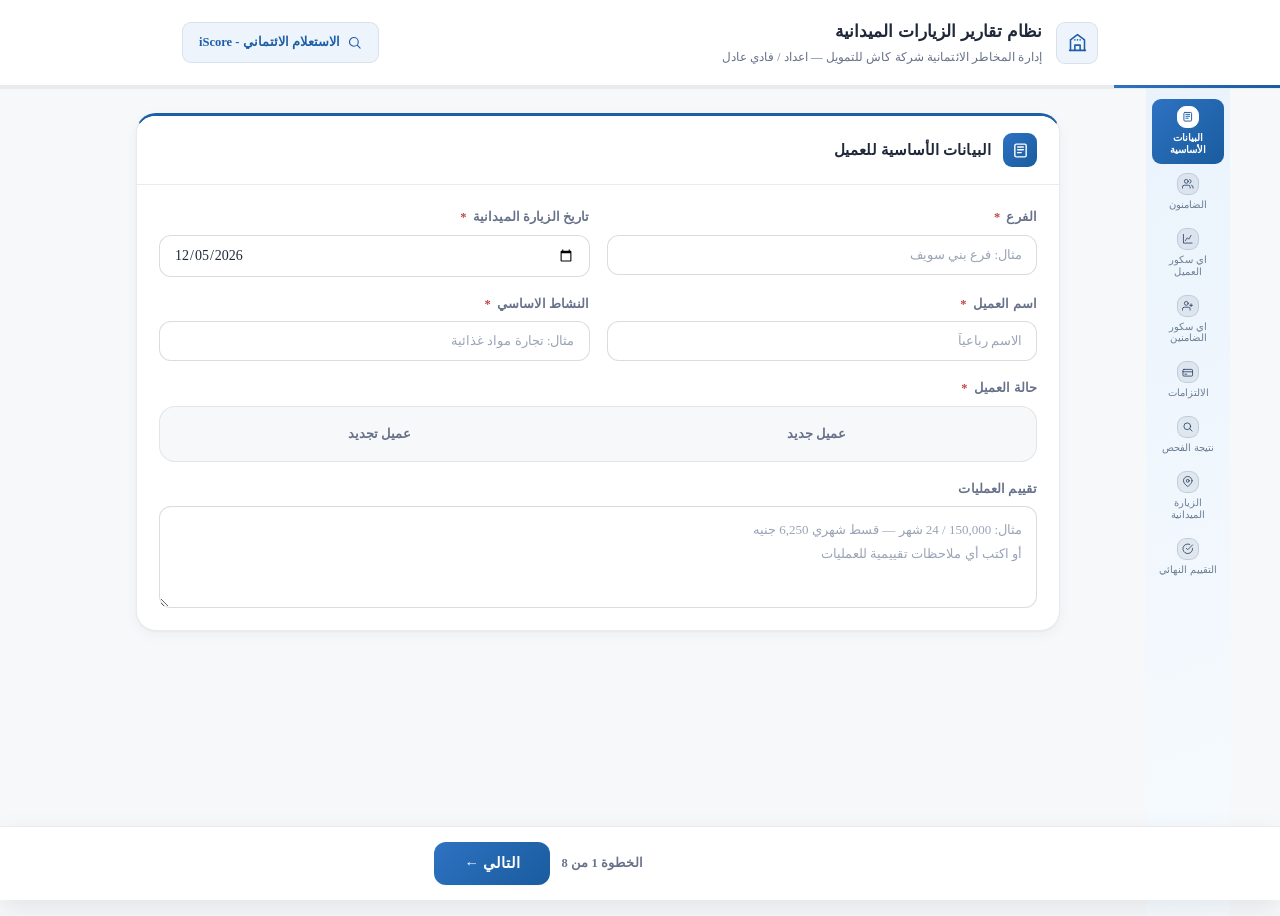
==== commit 6003b19f: "Add files via upload" ====
--- a/index.html
+++ b/index.html
@@ -2,125 +2,1790 @@
 <html lang="ar" dir="rtl">
 <head>
 <meta charset="UTF-8">
-<meta name="viewport" content="width=device-width, initial-scale=1">
-<title>أكواد الاستعلامات الائتمانية — إدارة المخاطر | كاش للتمويل متناهي الصغر</title>
-<meta name="description" content="نظام مرجعي داخلي للبحث الفوري عن أكواد الاستعلام الائتماني للبنوك والشركات والمؤسسات المالية.">
-<meta name="theme-color" content="#0b1f3a">
-<link rel="manifest" href="manifest.json">
-<link rel="icon" href="assets/icons/icon-192.png">
-<link rel="apple-touch-icon" href="assets/icons/icon-192.png">
+<meta name="viewport" content="width=device-width, initial-scale=1.0, maximum-scale=1.0">
+<meta name="theme-color" content="#1C5EA8">
+<meta name="apple-mobile-web-app-capable" content="yes">
+<meta name="apple-mobile-web-app-status-bar-style" content="default">
+<title>نظام تقارير الزيارات الميدانية</title>
+<!-- Warms up the iScore page/assets in the background so clicking the iScore button
+     (top-right) feels faster. Pure resource hints only — no SPA/iframe/backend. -->
+<link rel="prefetch" href="iscore/index.html" as="document">
+<link rel="prefetch" href="iscore/assets/css/styles.css" as="style">
+<link rel="prefetch" href="iscore/assets/js/app.js" as="script">
+<link rel="prefetch" href="iscore/assets/js/iscore-parser.js" as="script">
+<link rel="prefetch" href="iscore/data/codes.json" as="fetch" crossorigin>
 <link rel="preconnect" href="https://fonts.googleapis.com">
 <link rel="preconnect" href="https://fonts.gstatic.com" crossorigin>
-<link href="https://fonts.googleapis.com/css2?family=Tajawal:wght@700;800&family=IBM+Plex+Sans+Arabic:wght@400;500;600;700&display=swap" rel="stylesheet">
-<link rel="stylesheet" href="assets/css/styles.css">
+<style>
+*{box-sizing:border-box;margin:0;padding:0}
+:root{
+  --c-primary:#1C5EA8;
+  --c-primary-light:#EEF4FC;
+  --c-primary-mid:#2E72C2;
+  --c-primary-dark:#164A85;
+  --c-primary-grad:linear-gradient(135deg,#2E72C2 0%,#195C9E 100%);
+  --c-primary-grad-dark:linear-gradient(160deg,#1E5C9C 0%,#123E6E 100%);
+  --c-sidebar-grad:linear-gradient(160deg,#EAF3FC 0%,#F7FBFE 100%);
+  --c-accent:#B8790A;
+  --c-accent-light:#FBF3E4;
+  --c-success:#2F8F5B;
+  --c-success-light:#EBF6F0;
+  --c-danger:#C24545;
+  --c-danger-light:#FBEEEE;
+  --c-border:rgba(28,42,58,0.09);
+  --c-border-strong:rgba(28,42,58,0.16);
+  --c-bg:#F7F8FA;
+  --c-card:#FFFFFF;
+  --c-text:#20293A;
+  --c-text-muted:#67728A;
+  --c-text-hint:#9AA4B6;
+  --font-ar:'Times New Roman',Times,serif;
+  --radius:12px;
+  --radius-lg:20px;
+  --radius-sm:9px;
+  --shadow-xs:0 1px 2px rgba(28,42,58,0.04);
+  --shadow:0 1px 2px rgba(28,42,58,0.04),0 4px 14px rgba(28,42,58,0.045);
+  --shadow-lg:0 10px 28px rgba(28,42,58,0.09);
+  --ease:cubic-bezier(.22,.61,.36,1);
+}
+html,body{font-family:var(--font-ar);direction:rtl;background:var(--c-bg);color:var(--c-text);font-size:15px;line-height:1.65;min-height:100vh;-webkit-font-smoothing:antialiased}
+::selection{background:var(--c-primary);color:#fff}
+button,input,textarea{font-family:var(--font-ar)}
+
+/* ─── HEADER ─── */
+.app-header{background:var(--c-card);color:var(--c-text);position:relative;border-bottom:1px solid var(--c-border)}
+.header-inner{max-width:960px;margin:0 auto;padding:18px 22px;display:flex;align-items:center;gap:14px}
+.header-logo{width:42px;height:42px;background:var(--c-primary-light);border:1px solid var(--c-border);border-radius:var(--radius-sm);display:flex;align-items:center;justify-content:center;flex-shrink:0}
+.header-logo svg{width:21px;height:21px;stroke:var(--c-primary)}
+.header-title{font-size:16.5px;font-weight:700;letter-spacing:.1px;color:var(--c-text)}
+.header-sub{font-size:11.5px;color:var(--c-text-muted);opacity:1;margin-top:3px;font-weight:400;letter-spacing:.1px}
+.header-iscore-btn{margin-inline-start:auto;display:flex;align-items:center;justify-content:center;gap:7px;background:var(--c-primary-light);color:var(--c-primary);border:1px solid var(--c-border);border-radius:var(--radius-sm);padding:9px 16px;font-size:12.5px;font-weight:700;text-decoration:none;white-space:nowrap;transition:all .2s var(--ease);flex-shrink:0}
+.header-iscore-btn svg{width:15px;height:15px;stroke:var(--c-primary);flex-shrink:0}
+.header-iscore-btn:hover{background:var(--c-primary);color:#fff}
+.header-iscore-btn:hover svg{stroke:#fff}
+.header-iscore-btn .iscore-btn-text-mobile{display:none}
+@media(max-width:600px){
+  .header-inner{flex-wrap:wrap;row-gap:10px}
+  .header-iscore-btn{order:3;width:100%;margin-inline-start:0;padding:10px 14px;font-size:12.5px;white-space:normal;text-align:center;line-height:1.3}
+  .header-iscore-btn .iscore-btn-text-desktop{display:none}
+  .header-iscore-btn .iscore-btn-text-mobile{display:inline}
+}
+.progress-bar{background:var(--c-border);height:3px}
+.progress-fill{height:100%;background:var(--c-primary-grad);transition:width .5s var(--ease)}
+
+/* ─── APP SHELL + SIDEBAR ─── */
+.app-shell{display:flex;align-items:flex-start;max-width:1180px;margin:0 auto}
+.sidebar{width:84px;flex-shrink:0;background:var(--c-sidebar-grad);min-height:calc(100vh - 73px);max-height:calc(100vh - 73px);overflow-y:auto;position:sticky;top:0;padding:10px 6px;display:flex;flex-direction:column;gap:2px}
+.step-tab{flex-shrink:0;flex-direction:column;text-align:center;padding:7px 4px;font-size:9.5px;font-weight:500;color:rgba(28,53,84,.62);cursor:default;border-radius:var(--radius-sm);transition:background .2s var(--ease),color .2s var(--ease);white-space:normal;display:flex;align-items:center;gap:5px;user-select:none;position:relative}
+.step-tab.active{background:var(--c-primary-grad);color:#fff;font-weight:700}
+.step-tab.done{color:rgba(28,53,84,.85)}
+.step-tab .step-label{overflow:hidden;text-overflow:ellipsis;line-height:1.25}
+.step-tab .snum{width:22px;height:22px;border-radius:var(--radius-sm);background:rgba(28,53,84,.08);border:1px solid rgba(28,53,84,.15);display:flex;align-items:center;justify-content:center;flex-shrink:0;transition:all .2s var(--ease)}
+.step-tab .snum svg{width:11.5px;height:11.5px;stroke:rgba(28,53,84,.8)}
+.step-tab.active .snum{background:#fff;border-color:#fff}
+.step-tab.active .snum svg{stroke:var(--c-primary)}
+.step-tab.done .snum{background:rgba(28,53,84,.14);border-color:rgba(28,53,84,.24)}
+.step-tab.done .snum svg{stroke:var(--c-primary-dark)}
+.step-tab.done::after{content:'\2713';position:absolute;top:1px;left:16px;width:11px;height:11px;background:var(--c-success);color:#fff;font-size:7px;font-weight:700;border-radius:50%;display:flex;align-items:center;justify-content:center;line-height:1;box-shadow:0 0 0 2px var(--c-primary-dark)}
+
+/* ─── MAIN ─── */
+.main-content{flex:1;min-width:0;max-width:960px;margin:0 auto;padding:24px 18px 100px}
+.step-content{animation:fadeUp .35s var(--ease)}
+@keyframes fadeUp{from{opacity:0;transform:translateY(6px)}to{opacity:1;transform:translateY(0)}}
+
+/* ─── CARDS ─── */
+.section-card{background:var(--c-card);border-radius:var(--radius-lg);border:1px solid var(--c-border);box-shadow:var(--shadow);margin-bottom:20px;overflow:hidden;border-top:3px solid var(--c-primary)}
+.section-header{background:#fff;border-bottom:1px solid var(--c-border);padding:17px 22px;display:flex;align-items:center;gap:12px}
+.section-icon{width:34px;height:34px;background:var(--c-primary-grad);color:#fff;border-radius:var(--radius-sm);display:flex;align-items:center;justify-content:center;font-size:14px;font-weight:700;flex-shrink:0}
+.section-icon svg{width:17px;height:17px;stroke:#fff}
+.section-title{font-size:15px;font-weight:700;color:var(--c-text);letter-spacing:.1px}
+.section-body{padding:22px}
+
+/* ─── FORMS ─── */
+.form-grid{display:grid;grid-template-columns:1fr 1fr;gap:17px}
+.form-grid-3{display:grid;grid-template-columns:1fr 1fr 1fr;gap:14px}
+.form-full{grid-column:1/-1}
+.form-group{display:flex;flex-direction:column;gap:7px}
+label.field-label{font-size:12.5px;font-weight:600;color:var(--c-text-muted);letter-spacing:.1px}
+label.field-label .req{color:var(--c-danger);margin-right:3px}
+input[type=text],input[type=date],input[type=number],textarea{
+  width:100%;padding:11px 14px;
+  border:1.5px solid var(--c-border-strong);
+  border-radius:var(--radius);
+  background:#fff;color:var(--c-text);
+  font-family:var(--font-ar);font-size:14px;
+  transition:border-color .2s var(--ease),box-shadow .2s var(--ease);
+  outline:none;direction:rtl
+}
+input:hover,textarea:hover{border-color:rgba(28,42,58,0.28)}
+input:focus,textarea:focus{border-color:var(--c-primary-mid);box-shadow:0 0 0 4px var(--c-primary-light)}
+textarea{resize:vertical;min-height:92px;line-height:1.85}
+input::placeholder,textarea::placeholder{color:var(--c-text-hint);font-size:13px}
+
+/* ─── RADIO BUTTONS (segmented control) ─── */
+.radio-group{display:flex;gap:9px;flex-wrap:wrap;background:var(--c-bg);padding:5px;border-radius:calc(var(--radius) + 4px);border:1px solid var(--c-border)}
+.radio-btn{flex:1;min-width:92px;padding:10px 12px;border:1.5px solid transparent;border-radius:var(--radius-sm);cursor:pointer;font-size:13px;font-weight:600;color:var(--c-text-muted);text-align:center;transition:all .2s var(--ease);user-select:none;background:transparent}
+.radio-btn:hover{color:var(--c-primary)}
+.radio-btn.selected{background:var(--c-primary-grad);border-color:var(--c-primary);color:#fff;font-weight:700;box-shadow:var(--shadow-xs)}
+
+/* ─── DYNAMIC ITEMS ─── */
+.dynamic-list{display:flex;flex-direction:column;gap:13px}
+.dynamic-item{background:var(--c-bg);border:1px solid var(--c-border);border-radius:var(--radius);padding:18px;position:relative;transition:box-shadow .2s var(--ease)}
+.dynamic-item-header{display:flex;align-items:center;justify-content:space-between;margin-bottom:15px}
+.item-badge{background:var(--c-primary-grad);color:#fff;padding:5px 15px;border-radius:20px;font-size:11.5px;font-weight:700;letter-spacing:.2px}
+.btn-remove{background:var(--c-danger-light);color:var(--c-danger);border:1px solid rgba(178,58,58,0.18);border-radius:var(--radius-sm);padding:6px 13px;font-size:12px;font-weight:600;cursor:pointer;font-family:var(--font-ar);display:flex;align-items:center;gap:5px;transition:all .2s var(--ease)}
+.btn-remove:hover{background:var(--c-danger);color:#fff;transform:translateY(-1px)}
+.btn-add{width:100%;padding:13px;border:1.5px dashed var(--c-border-strong);border-radius:var(--radius);background:none;color:var(--c-primary);font-size:13.5px;font-weight:600;cursor:pointer;font-family:var(--font-ar);display:flex;align-items:center;justify-content:center;gap:8px;margin-top:13px;transition:all .2s var(--ease)}
+.btn-add:hover{background:var(--c-primary-light);border-color:var(--c-primary-mid);border-style:solid}
+.credit-record-actions{display:flex;gap:10px;flex-wrap:wrap;margin-top:13px}
+.credit-record-actions .btn-add{margin-top:0;flex:1;min-width:180px}
+.btn-extract{flex:1;min-width:180px;padding:13px;border:1.5px solid var(--c-accent);border-radius:var(--radius);background:var(--c-accent-light);color:var(--c-accent);font-size:13.5px;font-weight:600;cursor:pointer;font-family:var(--font-ar);display:flex;align-items:center;justify-content:center;gap:8px;transition:all .2s var(--ease)}
+.btn-extract:hover{background:var(--c-accent);color:#fff}
+
+/* ─── EXTRACTION MODAL ─── */
+.ex-modal-overlay{display:none;position:fixed;top:0;right:0;bottom:0;left:0;background:rgba(20,28,40,0.55);z-index:1000;align-items:center;justify-content:center;padding:16px}
+.ex-modal-overlay.show{display:flex}
+.ex-modal{background:var(--c-card);border-radius:var(--radius-lg);box-shadow:var(--shadow-lg);width:100%;max-width:560px;max-height:88vh;display:flex;flex-direction:column;overflow:hidden}
+.ex-modal-header{display:flex;align-items:center;justify-content:space-between;padding:18px 22px;border-bottom:1px solid var(--c-border)}
+.ex-modal-header h3{font-size:15.5px;font-weight:700;color:var(--c-text)}
+.ex-modal-close{background:var(--c-bg);border:1px solid var(--c-border);border-radius:50%;width:30px;height:30px;display:flex;align-items:center;justify-content:center;cursor:pointer;color:var(--c-text-muted);font-size:15px;flex-shrink:0}
+.ex-modal-close:hover{background:var(--c-danger-light);color:var(--c-danger)}
+.ex-modal-body{padding:20px 22px;overflow-y:auto}
+.ex-drop{border:1.5px dashed var(--c-border-strong);border-radius:var(--radius);padding:26px 16px;text-align:center;cursor:pointer;color:var(--c-text-muted);font-size:13px;transition:all .2s var(--ease)}
+.ex-drop:hover,.ex-drop.drag{border-color:var(--c-primary-mid);background:var(--c-primary-light);color:var(--c-primary)}
+.ex-status{margin-top:14px;font-size:12.5px;color:var(--c-text-muted);white-space:pre-wrap;line-height:1.8}
+.ex-status.err{color:var(--c-danger)}
+.ex-record-list{display:flex;flex-direction:column;gap:10px;margin-top:16px}
+.ex-record-item{border:1.5px solid var(--c-border-strong);border-radius:var(--radius);padding:14px 16px;cursor:pointer;transition:all .2s var(--ease)}
+.ex-record-item:hover{border-color:var(--c-primary-mid)}
+.ex-record-item.selected{border-color:var(--c-primary);background:var(--c-primary-light)}
+.ex-record-item .ex-record-title{font-size:13.5px;font-weight:700;color:var(--c-text);margin-bottom:6px;display:flex;align-items:center;gap:8px}
+.ex-record-item .ex-record-meta{font-size:12px;color:var(--c-text-muted);display:grid;grid-template-columns:1fr 1fr;gap:4px 10px}
+.ex-modal-footer{padding:16px 22px;border-top:1px solid var(--c-border);display:flex;gap:10px;background:var(--c-bg)}
+.ex-modal-footer .btn-primary,.ex-modal-footer .btn-secondary{flex:1;justify-content:center;padding:12px}
+
+/* ─── CHECKBOX OPTION ─── */
+.checkbox-option{display:flex;align-items:center;gap:11px;padding:13px 16px;border:1.5px solid var(--c-border-strong);border-radius:var(--radius);cursor:pointer;transition:all .2s var(--ease);margin-bottom:4px}
+.checkbox-option:hover{border-color:var(--c-primary-mid)}
+.checkbox-option.checked{background:var(--c-success-light);border-color:var(--c-success)}
+.checkbox-option input[type=checkbox]{width:18px;height:18px;accent-color:var(--c-success);cursor:pointer;flex-shrink:0}
+.checkbox-option label{font-size:13.5px;font-weight:600;cursor:pointer;color:var(--c-text);margin:0}
+
+/* ─── FOOTER NAV ─── */
+.nav-footer{position:fixed;bottom:0;right:0;left:0;background:#fff;border-top:1px solid var(--c-border);box-shadow:var(--shadow-lg);padding:14px 20px;z-index:100}
+.nav-footer-inner{max-width:960px;margin:0 auto;display:flex;align-items:center;justify-content:space-between;gap:12px}
+@media(min-width:901px){.nav-footer-inner{padding-right:84px;max-width:1180px}}
+.btn-primary{background:var(--c-primary-grad);color:#fff;border:none;border-radius:var(--radius);padding:13px 30px;font-size:14.5px;font-weight:700;cursor:pointer;font-family:var(--font-ar);display:flex;align-items:center;gap:8px;transition:all .2s var(--ease);box-shadow:var(--shadow-xs)}
+.btn-primary:hover{background:var(--c-primary-mid);box-shadow:var(--shadow)}
+.btn-primary:active{transform:translateY(0)}
+.btn-secondary{background:#fff;color:var(--c-primary);border:1.5px solid var(--c-border-strong);border-radius:var(--radius);padding:13px 24px;font-size:13.5px;font-weight:600;cursor:pointer;font-family:var(--font-ar);display:flex;align-items:center;gap:8px;transition:all .2s var(--ease)}
+.btn-secondary:hover{background:var(--c-primary-light);border-color:var(--c-primary-mid)}
+.step-counter{font-size:12.5px;color:var(--c-text-muted);font-weight:600;white-space:nowrap;letter-spacing:.1px}
+
+/* ─── REPORT ─── */
+.report-container{background:var(--c-card);border-radius:var(--radius-lg);border:1px solid var(--c-border);box-shadow:var(--shadow);overflow:hidden}
+.report-header{background:var(--c-primary-grad);color:#fff;padding:26px 28px;text-align:center}
+.report-header h2{font-size:20px;font-weight:700;margin-bottom:6px;letter-spacing:.1px}
+.report-header p{font-size:12.5px;opacity:.75}
+.report-body{padding:26px 28px;direction:rtl}
+.report-section{margin-bottom:26px}
+.report-section-title{font-size:13.5px;font-weight:700;color:var(--c-primary);background:var(--c-primary-light);padding:9px 16px;border-radius:var(--radius-sm);border-right:3.5px solid var(--c-primary);margin-bottom:13px;letter-spacing:.1px}
+.report-row{display:flex;justify-content:space-between;padding:8px 0;border-bottom:1px dashed rgba(28,42,58,0.12);font-size:13.5px;gap:12px;align-items:flex-start}
+.report-row:last-child{border-bottom:none}
+.report-label{color:var(--c-text-muted);font-weight:500;flex-shrink:0;min-width:130px}
+.report-value{color:var(--c-text);font-weight:600;text-align:left;flex:1}
+.report-text{font-size:13.5px;line-height:2;color:var(--c-text);white-space:pre-wrap}
+.report-table{width:100%;border-collapse:collapse;font-size:12.5px;margin-top:8px}
+.report-table th{background:var(--c-primary-grad);color:#fff;padding:9px 12px;text-align:right;font-weight:600;font-size:11.5px}
+.report-table td{padding:9px 12px;border-bottom:1px solid var(--c-border);text-align:right;font-size:12.5px}
+.report-table tr:nth-child(even) td{background:var(--c-bg)}
+.report-actions{display:flex;gap:12px;padding:22px 28px;border-top:1px solid var(--c-border);background:var(--c-bg);flex-wrap:wrap}
+.btn-copy{background:var(--c-primary-grad);color:#fff;border:none;border-radius:var(--radius);padding:14px 24px;font-size:13.5px;font-weight:700;cursor:pointer;font-family:var(--font-ar);display:flex;align-items:center;gap:8px;flex:1;justify-content:center;min-width:150px;transition:all .2s var(--ease);box-shadow:var(--shadow-xs)}
+.btn-copy:hover{background:var(--c-primary-mid)}
+.btn-telegram{background:#229ED9;color:#fff;border:none;border-radius:var(--radius);padding:14px 24px;font-size:13.5px;font-weight:700;cursor:pointer;font-family:var(--font-ar);display:flex;align-items:center;gap:8px;flex:1;justify-content:center;min-width:150px;transition:all .2s var(--ease)}
+.btn-telegram:hover{background:#1A8FC2}
+.btn-edit{background:#fff;color:var(--c-text-muted);border:1.5px solid var(--c-border-strong);border-radius:var(--radius);padding:14px 20px;font-size:13.5px;font-weight:600;cursor:pointer;font-family:var(--font-ar);display:flex;align-items:center;gap:8px;justify-content:center;transition:all .2s var(--ease)}
+.btn-edit:hover{background:var(--c-bg);border-color:var(--c-primary-mid);color:var(--c-primary)}
+.btn-copy svg,.btn-edit svg{width:15px;height:15px;stroke:currentColor;flex-shrink:0}
+
+/* ─── TOAST ─── */
+.toast{position:fixed;top:24px;left:50%;transform:translateX(-50%) translateY(-8px);background:var(--c-success);color:#fff;padding:13px 28px;border-radius:var(--radius);font-size:13.5px;font-weight:600;z-index:9999;opacity:0;transition:opacity .3s var(--ease),transform .3s var(--ease);pointer-events:none;font-family:var(--font-ar);white-space:nowrap;box-shadow:var(--shadow-lg)}
+.toast.show{opacity:1;transform:translateX(-50%) translateY(0)}
+
+/* ─── HIDDEN ─── */
+.hidden{display:none!important}
+
+/* ─── AD SLOT (Adsterra Native Banner) ─── */
+.ad-slot-native{margin:24px 0 0;max-width:960px;width:100%}
+
+/* ─── RESPONSIVE ─── */
+@media(max-width:900px){
+  .app-shell{flex-direction:column}
+  .main-content{align-self:stretch;margin-left:0;margin-right:0}
+  .sidebar{width:100%;min-height:auto;position:static;flex-direction:row;overflow-x:auto;-webkit-overflow-scrolling:touch;scrollbar-width:none;padding:10px 12px;gap:6px}
+  .sidebar::-webkit-scrollbar{display:none}
+  .step-tab{flex-direction:column;gap:5px;padding:8px 10px;font-size:10.5px;text-align:center}
+  .step-tab .snum{width:28px;height:28px}
+  .step-tab.done::after{top:0;left:2px}
+}
+@media(max-width:640px){
+  .form-grid,.form-grid-3{grid-template-columns:1fr}
+  .header-title{font-size:15.5px}
+  .header-inner{padding:15px 18px}
+  .radio-btn{min-width:75px;font-size:12px;padding:9px 8px}
+  .section-body{padding:18px}
+  .report-body{padding:18px}
+  .report-actions{padding:16px 18px}
+  .report-table{font-size:11px}
+  .report-table th,.report-table td{padding:7px 8px}
+  .report-label{min-width:100px;font-size:12.5px}
+  .main-content{padding:18px 14px 100px}
+  input[type=text],input[type=date],input[type=number],textarea{padding:14px 16px;font-size:16px;line-height:1.5}
+  textarea{min-height:110px}
+  input::placeholder,textarea::placeholder{font-size:14.5px}
+  #step1{margin-left:-9px;margin-right:-9px}
+  #step1 .section-header{padding-left:12px;padding-right:12px}
+  #step1 .section-body{padding-left:10px;padding-right:10px}
+}
+@media(max-width:400px){
+  .btn-copy,.btn-telegram{font-size:12.5px;padding:12px 14px}
+}
+</style>
 </head>
 <body>
 
-<header class="topbar">
-  <div class="topbar-inner">
-    <div class="brand">
-      <span class="brand-title">أكواد الاستعلامات الائتمانية</span>
-      <span class="brand-sub">إدارة المخاطر — شركة كاش للتمويل المتناهي الصغر</span>
+<!-- TOAST -->
+<div id="toast" class="toast">تم النسخ بنجاح ✓</div>
+
+<!-- HEADER -->
+<div class="app-header">
+  <div class="header-inner">
+    <div class="header-logo"><svg viewBox="0 0 24 24" fill="none" stroke-width="1.8" stroke-linecap="round" stroke-linejoin="round"><path d="M3 21h18"/><path d="M4 21V9l8-6 8 6v12"/><path d="M9 21v-6h6v6"/><path d="M9 9h.01M12 9h.01M15 9h.01"/></svg></div>
+    <div>
+      <div class="header-title">نظام تقارير الزيارات الميدانية</div>
+      <div class="header-sub">إدارة المخاطر الائتمانية شركة كاش للتمويل — اعداد / فادي عادل</div>
     </div>
-    <div class="topbar-actions">
-      <a href="../index.html" class="back-to-cash-btn" id="back-to-cash" title="العودة إلى نظام كاش" aria-label="العودة إلى نظام كاش">
-        <svg viewBox="0 0 24 24" fill="none" stroke="currentColor" stroke-width="2" stroke-linecap="round" stroke-linejoin="round"><path d="M19 12H5"/><path d="M11 18l-6-6 6-6"/></svg>
-        <span>رجوع لكاش</span>
-      </a>
-      <button class="icon-btn" id="theme-toggle" aria-label="تبديل الوضع الليلي/النهاري"></button>
+    <a href="iscore/index.html" class="header-iscore-btn" title="فتح نظام الاستعلام الائتماني iScore">
+      <svg viewBox="0 0 24 24" fill="none" stroke-width="1.8" stroke-linecap="round" stroke-linejoin="round"><circle cx="11" cy="11" r="7"/><path d="M21 21l-4.3-4.3"/></svg>
+      <span class="iscore-btn-text-desktop">الاستعلام الائتماني - iScore</span>
+      <span class="iscore-btn-text-mobile">الاستعلام الائتماني - الايسكور</span>
+    </a>
+  </div>
+  <div class="progress-bar">
+    <div class="progress-fill" id="progressFill" style="width:12.5%"></div>
+  </div>
+</div>
+
+<!-- APP SHELL: SIDEBAR + CONTENT -->
+<div class="app-shell">
+
+<!-- STEPS SIDEBAR -->
+<aside class="sidebar" id="stepsNav">
+  <div class="step-tab active" data-step="1"><span class="snum"><svg viewBox="0 0 24 24" fill="none" stroke-width="2" stroke-linecap="round" stroke-linejoin="round"><rect x="4" y="3" width="16" height="18" rx="2"/><path d="M8 7h8M8 11h8M8 15h5"/></svg></span><span class="step-label">البيانات الأساسية</span></div>
+  <div class="step-tab" data-step="2"><span class="snum"><svg viewBox="0 0 24 24" fill="none" stroke-width="2" stroke-linecap="round" stroke-linejoin="round"><path d="M17 21v-2a4 4 0 0 0-4-4H5a4 4 0 0 0-4 4v2"/><circle cx="9" cy="7" r="4"/><path d="M23 21v-2a4 4 0 0 0-3-3.87"/><path d="M16 3.13a4 4 0 0 1 0 7.75"/></svg></span><span class="step-label">الضامنون</span></div>
+  <div class="step-tab" data-step="3"><span class="snum"><svg viewBox="0 0 24 24" fill="none" stroke-width="2" stroke-linecap="round" stroke-linejoin="round"><path d="M3 3v18h18"/><path d="M7 16l4-6 3 3 5-8"/></svg></span><span class="step-label">آي سكور العميل</span></div>
+  <div class="step-tab" data-step="4"><span class="snum"><svg viewBox="0 0 24 24" fill="none" stroke-width="2" stroke-linecap="round" stroke-linejoin="round"><path d="M17 21v-2a4 4 0 0 0-4-4H5a4 4 0 0 0-4 4v2"/><circle cx="9" cy="7" r="4"/><path d="M19 8v6M22 11h-6"/></svg></span><span class="step-label">آي سكور الضامنين</span></div>
+  <div class="step-tab" data-step="5"><span class="snum"><svg viewBox="0 0 24 24" fill="none" stroke-width="2" stroke-linecap="round" stroke-linejoin="round"><rect x="2" y="5" width="20" height="14" rx="2"/><path d="M2 10h20"/><path d="M6 15h4"/></svg></span><span class="step-label">الالتزامات</span></div>
+  <div class="step-tab" data-step="6"><span class="snum"><svg viewBox="0 0 24 24" fill="none" stroke-width="2" stroke-linecap="round" stroke-linejoin="round"><circle cx="11" cy="11" r="7"/><path d="M21 21l-4.3-4.3"/></svg></span><span class="step-label">نتيجة الفحص</span></div>
+  <div class="step-tab" data-step="7"><span class="snum"><svg viewBox="0 0 24 24" fill="none" stroke-width="2" stroke-linecap="round" stroke-linejoin="round"><path d="M21 10c0 6-9 12-9 12s-9-6-9-12a9 9 0 0 1 18 0z"/><circle cx="12" cy="10" r="3"/></svg></span><span class="step-label">الزيارة الميدانية</span></div>
+  <div class="step-tab" data-step="8"><span class="snum"><svg viewBox="0 0 24 24" fill="none" stroke-width="2" stroke-linecap="round" stroke-linejoin="round"><path d="M22 11.08V12a10 10 0 1 1-5.93-9.14"/><path d="M22 4L12 14.01l-3-3"/></svg></span><span class="step-label">التقييم النهائي</span></div>
+</aside>
+
+<!-- MAIN CONTENT -->
+<div class="main-content" id="mainContent">
+
+  <!-- ══════════════ STEP 1 ══════════════ -->
+  <div id="step1" class="step-content">
+    <div class="section-card">
+      <div class="section-header">
+        <div class="section-icon"><svg viewBox="0 0 24 24" fill="none" stroke-width="2" stroke-linecap="round" stroke-linejoin="round"><rect x="4" y="3" width="16" height="18" rx="2"/><path d="M8 7h8M8 11h8M8 15h5"/></svg></div>
+        <div><div class="section-title">البيانات الأساسية للعميل</div></div>
+      </div>
+      <div class="section-body">
+        <div class="form-grid">
+          <div class="form-group">
+            <label class="field-label">الفرع <span class="req">*</span></label>
+            <input type="text" id="branch" placeholder="مثال: فرع بني سويف">
+          </div>
+          <div class="form-group">
+            <label class="field-label">تاريخ الزيارة الميدانية <span class="req">*</span></label>
+            <input type="date" id="visitDate">
+          </div>
+          <div class="form-group">
+            <label class="field-label">اسم العميل <span class="req">*</span></label>
+            <input type="text" id="clientName" placeholder="الاسم رباعياً">
+          </div>
+          <div class="form-group">
+            <label class="field-label">النشاط الاساسي <span class="req">*</span></label>
+            <input type="text" id="activity" placeholder="مثال: تجارة مواد غذائية">
+          </div>
+          <div class="form-group form-full">
+            <label class="field-label">حالة العميل <span class="req">*</span></label>
+            <div class="radio-group" id="clientStatus">
+              <div class="radio-btn" onclick="selectRadio('clientStatus',this,'عميل جديد');toggleRenewal(false)">عميل جديد</div>
+              <div class="radio-btn" onclick="selectRadio('clientStatus',this,'عميل تجديد');toggleRenewal(true)">عميل تجديد</div>
+            </div>
+            <input type="hidden" id="clientStatusVal">
+          </div>
+          <div class="form-group form-full hidden" id="renewalGroup">
+            <label class="field-label">قيمة التجديد</label>
+            <input type="text" id="renewalVal" placeholder="مثال: 49,000 / 12 — قسط 4,083 جنيه">
+          </div>
+          <div class="form-group form-full">
+            <label class="field-label">تقييم العمليات</label>
+            <textarea id="opsEvalVal" rows="3"
+              placeholder="مثال: 150,000 / 24 شهر — قسط شهري 6,250 جنيه&#10;أو اكتب أي ملاحظات تقييمية للعمليات"></textarea>
+          </div>
+        </div>
+      </div>
     </div>
   </div>
-</header>
-
-<section class="hero">
-  <div class="hero-inner">
-    <span class="hero-eyebrow">إدارة المخاطر — كاش للتمويل متناهي الصغر</span>
-    <h1>أكواد الاستعلام الائتماني وتحليل تقارير آيسكور</h1>
-
-    <div style="display:flex;gap:12px;align-items:stretch;flex-wrap:wrap">
-      <div class="search-shell" style="flex:1;min-width:260px">
-        <div class="search-box">
-          <svg viewBox="0 0 24 24" fill="none" stroke="currentColor" stroke-width="1.7"><circle cx="11" cy="11" r="7"/><path d="M21 21l-4-4" stroke-linecap="round"/></svg>
-          <input id="search-input" type="text" placeholder="اكتب اسم الشركة، البنك، أو الكود…" autocomplete="off" aria-label="بحث">
-        </div>
-        <div class="search-meta" style="display:none">
-          <span><b id="result-count">0</b> نتيجة · <span id="search-time">0</span> مللي ثانية</span>
-        </div>
-      </div>
-      <a href="tools/extractor.html" class="extract-btn" style="display:flex;align-items:center;gap:8px;padding:0 18px;border-radius:14px;border:1px solid var(--gold-500);background:rgba(201,162,39,.14);color:#f2f5fa;text-decoration:none;font-weight:700;font-size:14px;white-space:nowrap;box-shadow:0 2px 12px rgba(201,162,39,.28)">تحليل تقرير آيسكور</a>
-    </div>
-    <div style="margin-top:10px">
-      <button type="button" class="clear-history-btn" id="clear-history-btn">مسح آخر الملفات التي تم تحليلها</button>
-    </div>
-
-    <div class="filters" id="category-chips" style="display:none"></div>
-  </div>
-</section>
-
-<main class="container">
-
-  <div style="display:none">
-    <div id="total-records"></div>
-    <div id="last-update"></div>
-    <div class="history-row" id="history-row"></div>
-    <button id="clear-history"></button>
-  </div>
-
-  <section class="section" id="results-section">
-    <div class="results-list" id="results-list"></div>
-  </section>
-
-  <section class="section" id="rating-section">
-    <div class="section-head">
-      <h2>جدول التقييم الائتماني</h2>
-      <span class="hint">مقياس من 300 إلى 850</span>
-    </div>
-
-    <div class="meter" style="margin-bottom:22px;display:none">
-      <div class="meter-track" id="meter-track"></div>
-      <div class="meter-scale" id="meter-scale"></div>
-      <div class="meter-legend" id="meter-legend"></div>
-    </div>
-
-    <div class="table-tools">
-      <div class="table-search">
-        <svg viewBox="0 0 24 24" fill="none" stroke="currentColor" stroke-width="1.7"><circle cx="11" cy="11" r="7"/><path d="M21 21l-4-4" stroke-linecap="round"/></svg>
-        <input id="rating-search" type="text" placeholder="ابحث داخل الجدول (مثال: ممتاز)">
-      </div>
-      <button class="mini-btn" onclick="window.print()" title="طباعة" style="padding:9px 14px">طباعة الجدول</button>
-    </div>
-    <div class="table-wrap">
-      <table>
-        <thead><tr><th>التقييم</th><th>الحد الأدنى</th><th>الحد الأعلى</th></tr></thead>
-        <tbody id="rating-tbody"></tbody>
-      </table>
-    </div>
-  </section>
-
-
-</main>
-
-<!-- AD SLOT: Adsterra Native Banner -->
-<div class="container ad-slot-native">
-  <script async="async" data-cfasync="false" src="https://pl30539990.profitableratecpmnetwork.com/05e7d89729d7d9d1af6655b386b5a33b/invoke.js"></script>
-  <div id="container-05e7d89729d7d9d1af6655b386b5a33b"></div>
-</div>
-
-<footer>
-  <div class="container footer-inner">
-    <span>إعداد: فادي عادل</span>
-    <div class="footer-meta">
-      <span>الإصدار <span id="footer-version">—</span></span>
-      <span>آخر تحديث للبيانات: <span id="footer-updated">—</span></span>
-      <span>إجمالي السجلات: <span id="footer-total">—</span></span>
+
+  <!-- ══════════════ STEP 2 ══════════════ -->
+  <div id="step2" class="step-content hidden">
+    <div class="section-card">
+      <div class="section-header">
+        <div class="section-icon"><svg viewBox="0 0 24 24" fill="none" stroke-width="2" stroke-linecap="round" stroke-linejoin="round"><path d="M17 21v-2a4 4 0 0 0-4-4H5a4 4 0 0 0-4 4v2"/><circle cx="9" cy="7" r="4"/><path d="M23 21v-2a4 4 0 0 0-3-3.87"/><path d="M16 3.13a4 4 0 0 1 0 7.75"/></svg></div>
+        <div><div class="section-title">الضامنون</div></div>
+      </div>
+      <div class="section-body">
+        <div class="dynamic-list" id="guarantorsList"></div>
+        <button class="btn-add" onclick="addGuarantor()">+ إضافة ضامن جديد</button>
+      </div>
     </div>
   </div>
-</footer>
-
-<div class="toast-stack" id="toast-stack"></div>
-<div class="meter-tooltip" id="meter-tooltip"></div>
-
-<script src="assets/js/history-db.js"></script>
-<script src="assets/js/app.js"></script>
+
+  <!-- ══════════════ STEP 3 ══════════════ -->
+  <div id="step3" class="step-content hidden">
+    <div class="section-card">
+      <div class="section-header">
+        <div class="section-icon"><svg viewBox="0 0 24 24" fill="none" stroke-width="2" stroke-linecap="round" stroke-linejoin="round"><path d="M3 3v18h18"/><path d="M7 16l4-6 3 3 5-8"/></svg></div>
+        <div><div class="section-title">الآي سكور الخاص بالعميل</div></div>
+      </div>
+      <div class="section-body">
+        <div class="checkbox-option" id="noClientScoreOpt" onclick="toggleNoScore()">
+          <input type="checkbox" id="noClientScoreChk">
+          <label for="noClientScoreChk">لا يوجد سجل ائتماني للعميل</label>
+        </div>
+        <div id="clientScoreSection" style="margin-top:16px">
+          <div class="dynamic-list" id="clientScoreList"></div>
+          <div class="credit-record-actions">
+            <button class="btn-add" onclick="addCreditRecord('client',null)">+ إضافة سجل ائتماني</button>
+            <button class="btn-extract" onclick="openExtractModal('client',null)">📄 استخراج من الاستعلام الائتماني</button>
+          </div>
+        </div>
+      </div>
+    </div>
+  </div>
+
+  <!-- ══════════════ STEP 4 ══════════════ -->
+  <div id="step4" class="step-content hidden">
+    <div id="guarantorScoreSections"></div>
+  </div>
+
+  <!-- ══════════════ STEP 5 ══════════════ -->
+  <div id="step5" class="step-content hidden">
+    <div class="section-card">
+      <div class="section-header">
+        <div class="section-icon"><svg viewBox="0 0 24 24" fill="none" stroke-width="2" stroke-linecap="round" stroke-linejoin="round"><rect x="2" y="5" width="20" height="14" rx="2"/><path d="M2 10h20"/><path d="M6 15h4"/></svg></div>
+        <div><div class="section-title">الالتزامات الشهرية</div></div>
+      </div>
+      <div class="section-body">
+        <div style="display:flex;flex-direction:column;gap:22px">
+          <div>
+            <div style="font-size:14px;font-weight:700;color:var(--c-primary);margin-bottom:12px;padding-bottom:8px;border-bottom:2px solid var(--c-primary-light)">التزامات العميل</div>
+            <div class="form-grid">
+              <div class="form-group"><label class="field-label">المبلغ الشهري (جنيه)</label><input type="number" id="obClient" placeholder="0"></div>
+              <div class="form-group"><label class="field-label">ملاحظات</label><input type="text" id="obClientNote" placeholder="تفاصيل اختيارية"></div>
+            </div>
+          </div>
+          <div>
+            <div style="font-size:14px;font-weight:700;color:var(--c-primary);margin-bottom:12px;padding-bottom:8px;border-bottom:2px solid var(--c-primary-light)">التزامات الزوجة / الزوج ( إن وجد )</div>
+            <div class="form-grid">
+              <div class="form-group"><label class="field-label">المبلغ الشهري (جنيه)</label><input type="number" id="obSpouse" placeholder="0"></div>
+              <div class="form-group"><label class="field-label">ملاحظات</label><input type="text" id="obSpouseNote" placeholder="تفاصيل اختيارية"></div>
+            </div>
+          </div>
+          <div>
+            <div style="font-size:14px;font-weight:700;color:var(--c-primary);margin-bottom:12px;padding-bottom:8px;border-bottom:2px solid var(--c-primary-light)">التزامات النشاط في حالة وجود شركاء (اختياري)</div>
+            <div class="form-group"><label class="field-label">اكتب قيمة الالتزام يدوياً</label><input type="text" id="obBusiness" placeholder="مثال: 11,000 جنيه / شهريا — في حالة وجود شركاء"></div>
+          </div>
+        </div>
+      </div>
+    </div>
+  </div>
+
+  <!-- ══════════════ STEP 6 ══════════════ -->
+  <div id="step6" class="step-content hidden">
+    <div class="section-card">
+      <div class="section-header">
+        <div class="section-icon"><svg viewBox="0 0 24 24" fill="none" stroke-width="2" stroke-linecap="round" stroke-linejoin="round"><circle cx="11" cy="11" r="7"/><path d="M21 21l-4.3-4.3"/></svg></div>
+        <div><div class="section-title">نتيجة الفحص الائتماني</div></div>
+      </div>
+      <div class="section-body">
+        <div class="form-group">
+          <label class="field-label">نتيجة الفحص الائتماني / فحص صلة القرابة</label>
+          <textarea id="investigationResult" rows="9"
+            placeholder="اكتب هنا نتائج الفحص الائتماني التفصيلية و نتيجة فحص صلة القرابه لدي نظام الدلتا ( سيستم الشركة )&#10;&#10;مثال :&#10;- ملاحظات خلال الاستعلام الائتماني&#10;- لا توجد مديونيات متعثرة&#10;- صله القرابة لدي العميل&#10;- صلة القرابة لدي الضمان"></textarea>
+        </div>
+      </div>
+    </div>
+  </div>
+
+  <!-- ══════════════ STEP 7 ══════════════ -->
+  <div id="step7" class="step-content hidden">
+    <div class="section-card">
+      <div class="section-header">
+        <div class="section-icon"><svg viewBox="0 0 24 24" fill="none" stroke-width="2" stroke-linecap="round" stroke-linejoin="round"><path d="M21 10c0 6-9 12-9 12s-9-6-9-12a9 9 0 0 1 18 0z"/><circle cx="12" cy="10" r="3"/></svg></div>
+        <div><div class="section-title">تقرير الزيارة الميدانية</div></div>
+      </div>
+      <div class="section-body">
+        <div class="form-grid" style="margin-bottom:18px">
+          <div class="form-group">
+            <label class="field-label">النشاط الاساسي / انشطة اخري</label>
+            <input type="text" id="mainActivity" placeholder="مثال: ملابس / مواشي / ادوات منزلية">
+          </div>
+          <div class="form-group">
+            <label class="field-label">موقع النشاط التفصيلي ( الحيز الجغرافي )</label>
+            <input type="text" id="businessLocation" placeholder="مثال: اهناسيا – مركز اهناسيا، شارع السوق">
+          </div>
+        </div>
+        <div class="form-group">
+          <label class="field-label">تقرير الزيارة الميدانية التفصيلي</label>
+          <textarea id="fieldReport" rows="12" style="min-height:200px"
+            placeholder="اكتب هنا تقرير الزيارة الكامل...&#10;&#10;مثال:&#10;— تم زيارة النشاط في موقعه المحدد&#10;— المحل يعمل منذ أكثر من 5 سنوات وفق إفادة العميل&#10;— المخزون متنوع ومنظم&#10;— وجود حركة تجارية ملحوظة أثناء الزيارة&#10;— المكان مملوك / مستأجر&#10;— ملاحظات إضافية على الوضع الاقتصادي للنشاط"></textarea>
+        </div>
+      </div>
+    </div>
+  </div>
+
+  <!-- ══════════════ STEP 8 ══════════════ -->
+  <div id="step8" class="step-content hidden">
+    <div class="section-card">
+      <div class="section-header">
+        <div class="section-icon"><svg viewBox="0 0 24 24" fill="none" stroke-width="2" stroke-linecap="round" stroke-linejoin="round"><path d="M22 11.08V12a10 10 0 1 1-5.93-9.14"/><path d="M22 4L12 14.01l-3-3"/></svg></div>
+        <div><div class="section-title">التقييم النهائي والتوصيات</div></div>
+      </div>
+      <div class="section-body">
+        <div class="form-grid">
+          <div class="form-group form-full">
+            <label class="field-label">اسم القائم بالزيارة الميدانية <span class="req">*</span></label>
+            <input type="text" id="officerName" placeholder="الاسم الكامل للموظف القائم بالزيارة">
+          </div>
+          <div class="form-group form-full">
+            <label class="field-label">التقييم النهائي للعميل <span class="req">*</span></label>
+            <textarea id="finalEvalText" rows="4"
+              placeholder="اكتب التقييم المالي التفصيلي...&#10;&#10;مثال:&#10;المبلغ المقترح: 150,000 جنيه / 24 شهر — قسط شهري 6,250 جنيه&#10;أو: 80,000 / 18 شهر — قسط 4,445 جنيه&#10;أو: مرفوض — السبب: ..."></textarea>
+          </div>
+          <div class="form-group form-full">
+            <label class="field-label">الطلبات والتوصيات</label>
+            <textarea id="recommendations" rows="5"
+              placeholder="اكتب الطلبات والتوصيات التفصيلية...&#10;&#10;مثال:&#10;— مطلوب مستندات النشاط التجاري&#10;— التحقق من ملكية المحل / عقد الإيجار&#10;— مراجعة الكشف البنكي لآخر 6 أشهر&#10;— مستندات الضامن مكتملة"></textarea>
+          </div>
+        </div>
+      </div>
+    </div>
+  </div>
+
+  <!-- ══════════════ REPORT ══════════════ -->
+  <div id="stepReport" class="step-content hidden">
+    <div class="report-container">
+      <div class="report-header">
+        <h2>تقرير الزيارة الميدانية</h2>
+        <p id="reportMeta">تقرير ائتماني رسمي — إدارة المخاطر الائتمانية</p>
+      </div>
+      <div class="report-body" id="reportBody"></div>
+      <div class="report-actions">
+        <button class="btn-copy" onclick="copyReport()"><svg viewBox="0 0 24 24" fill="none" stroke-width="2" stroke-linecap="round" stroke-linejoin="round"><rect x="9" y="9" width="13" height="13" rx="2"/><path d="M5 15H4a2 2 0 0 1-2-2V4a2 2 0 0 1 2-2h9a2 2 0 0 1 2 2v1"/></svg> نسخ التقرير كاملاً</button>
+        <button class="btn-edit" onclick="goToStep(1)"><svg viewBox="0 0 24 24" fill="none" stroke-width="2" stroke-linecap="round" stroke-linejoin="round"><path d="M11 4H4a2 2 0 0 0-2 2v14a2 2 0 0 0 2 2h14a2 2 0 0 0 2-2v-7"/><path d="M18.5 2.5a2.121 2.121 0 0 1 3 3L12 15l-4 1 1-4 9.5-9.5z"/></svg> تعديل البيانات</button>
+      </div>
+    </div>
+  </div>
+
+  <!-- AD SLOT: Adsterra Native Banner -->
+  <div class="ad-slot-native">
+    <script async="async" data-cfasync="false" src="https://pl30539990.profitableratecpmnetwork.com/05e7d89729d7d9d1af6655b386b5a33b/invoke.js"></script>
+    <div id="container-05e7d89729d7d9d1af6655b386b5a33b"></div>
+  </div>
+
+</div><!-- end main-content -->
+
+</div><!-- end app-shell -->
+
+<!-- FOOTER NAV -->
+<div class="nav-footer" id="navFooter">
+  <div class="nav-footer-inner">
+    <button class="btn-secondary" id="btnPrev" onclick="prevStep()">→ السابق</button>
+    <span class="step-counter" id="stepCounter">الخطوة 1 من 8</span>
+    <button class="btn-primary" id="btnNext" onclick="nextStep()">التالي ←</button>
+  </div>
+</div>
+
+<!-- EXTRACTION MODAL: upload an iScore PDF and import a credit record into the form above -->
+<div class="ex-modal-overlay" id="exModalOverlay">
+  <div class="ex-modal">
+    <div class="ex-modal-header">
+      <h3>استخراج من الاستعلام الائتماني</h3>
+      <button class="ex-modal-close" onclick="closeExtractModal()">✕</button>
+    </div>
+    <div class="ex-modal-body">
+      <div class="ex-drop" id="exDrop">
+        📄 اسحب ملف تقرير آيسكور (PDF) هنا أو اضغط للاختيار
+        <input type="file" id="exFileInput" accept="application/pdf" style="display:none">
+      </div>
+      <div class="ex-status" id="exStatus">في انتظار رفع ملف…</div>
+      <div class="checkbox-option" id="exSelectAllOpt" style="display:none;margin-top:14px" onclick="toggleExSelectAll()">
+        <input type="checkbox" id="exSelectAllChk">
+        <label for="exSelectAllChk">تحديد الكل</label>
+      </div>
+      <div class="ex-record-list" id="exRecordList"></div>
+    </div>
+    <div class="ex-modal-footer" id="exModalFooter" style="display:none">
+      <button class="btn-secondary" onclick="closeExtractModal()">إلغاء</button>
+      <button class="btn-primary" id="exImportBtn" onclick="importSelectedRecord()" disabled>استيراد السجلات المحددة</button>
+    </div>
+  </div>
+</div>
+
+<script>
+// ════════════════════════════════════════
+//  STATE
+// ════════════════════════════════════════
+let currentStep = 1;
+const TOTAL_STEPS = 8;
+let guarantors = [];
+let clientScoreRecords = [];
+let noClientScore = false;
+let guarantorScoreRecords = {}; // { guarantorId: [{...}] }
+let gScoreNoRecord = {};        // { guarantorId: bool }
+
+// ════════════════════════════════════════
+//  HELPERS
+// ════════════════════════════════════════
+function arabicOrdinal(n) {
+  const o = ['الأول','الثاني','الثالث','الرابع','الخامس',
+             'السادس','السابع','الثامن','التاسع','العاشر'];
+  return o[n - 1] || n;
+}
+
+function formatDate(d) {
+  if (!d) return '—';
+  const p = d.split('-');
+  if (p.length !== 3) return d;
+  return p[2] + '/' + p[1] + '/' + p[0];
+}
+
+function formatNum(n) {
+  if (!n || n === '0' || n === 0) return '—';
+  return Number(n).toLocaleString('ar-EG') + ' جنيه';
+}
+
+function showToast(msg, isError) {
+  const t = document.getElementById('toast');
+  t.textContent = msg;
+  t.style.background = isError ? '#A32D2D' : '#1D6B3E';
+  t.classList.add('show');
+  setTimeout(() => t.classList.remove('show'), 3000);
+}
+
+// ════════════════════════════════════════
+//  الحفظ التلقائي محلياً (Auto-Save / Auto-Restore)
+//  يحفظ كل بيانات النموذج في localStorage الخاص بالجهاز
+//  بحيث لو المستخدم قفل الصفحة أو عمل ريفريش تترجع البيانات
+// ════════════════════════════════════════
+const DRAFT_KEY = 'fieldVisitReportDraft_v1';
+const STATIC_FIELD_IDS = [
+  'branch', 'visitDate', 'clientName', 'activity', 'clientStatusVal', 'renewalVal', 'opsEvalVal',
+  'obClient', 'obClientNote', 'obSpouse', 'obSpouseNote', 'obBusiness',
+  'investigationResult', 'mainActivity', 'businessLocation', 'fieldReport',
+  'officerName', 'finalEvalText', 'recommendations'
+];
+
+function readRecordFields(prefix) {
+  return {
+    bank:   document.getElementById(prefix + '_bank')?.value   || '',
+    ltype:  document.getElementById(prefix + '_type')?.value   || '',
+    date:   document.getElementById(prefix + '_date')?.value   || '',
+    amount: document.getElementById(prefix + '_amount')?.value || '',
+    inst:   document.getElementById(prefix + '_inst')?.value   || '',
+    delay:  document.getElementById(prefix + '_delay')?.value  || '',
+    note:   document.getElementById(prefix + '_note')?.value   || ''
+  };
+}
+
+function saveDraft() {
+  try {
+    const data = { v: 1, currentStep, fields: {}, noClientScore, gScoreNoRecord };
+
+    STATIC_FIELD_IDS.forEach(id => {
+      const el = document.getElementById(id);
+      if (el) data.fields[id] = el.value;
+    });
+
+    data.guarantors = guarantors.map(g => ({
+      id: g.id,
+      name:     document.getElementById('gName' + g.id)?.value || '',
+      relation: document.getElementById('gRel'  + g.id)?.value || '',
+      note:     document.getElementById('gNote' + g.id)?.value || ''
+    }));
+
+    data.clientScoreRecords = clientScoreRecords.map(r => ({ id: r.id, ...readRecordFields('cr' + r.id) }));
+
+    data.guarantorScoreRecords = {};
+    Object.keys(guarantorScoreRecords).forEach(gId => {
+      data.guarantorScoreRecords[gId] = (guarantorScoreRecords[gId] || []).map(r => ({
+        id: r.id, ...readRecordFields('gr' + gId + '_' + r.id)
+      }));
+    });
+
+    localStorage.setItem(DRAFT_KEY, JSON.stringify(data));
+  } catch (e) { /* تجاهل أي خطأ تخزين (مثل وضع التصفح الخاص) */ }
+}
+
+let saveDraftTimer = null;
+function scheduleSaveDraft() {
+  clearTimeout(saveDraftTimer);
+  saveDraftTimer = setTimeout(saveDraft, 400);
+}
+
+function loadDraft() {
+  let raw;
+  try { raw = localStorage.getItem(DRAFT_KEY); } catch (e) { return null; }
+  if (!raw) return null;
+  let data;
+  try { data = JSON.parse(raw); } catch (e) { return null; }
+  if (!data) return null;
+
+  STATIC_FIELD_IDS.forEach(id => {
+    const el = document.getElementById(id);
+    if (el && data.fields && data.fields[id] !== undefined) el.value = data.fields[id];
+  });
+
+  const statusVal = data.fields && data.fields.clientStatusVal;
+  if (statusVal) {
+    document.querySelectorAll('#clientStatus .radio-btn').forEach(b => {
+      if (b.textContent.trim() === statusVal) b.classList.add('selected');
+    });
+    if (statusVal === 'عميل تجديد' || statusVal === 'تجديد') document.getElementById('renewalGroup').classList.remove('hidden');
+  }
+
+  guarantors = (data.guarantors || []).map(g => ({
+    id: g.id, name: g.name || '', relation: g.relation || '', note: g.note || ''
+  }));
+  renderGuarantors();
+
+  noClientScore = !!data.noClientScore;
+  clientScoreRecords = (data.clientScoreRecords || []).map(r => ({ ...r }));
+  renderClientScore();
+  const chk = document.getElementById('noClientScoreChk');
+  const opt = document.getElementById('noClientScoreOpt');
+  const sec = document.getElementById('clientScoreSection');
+  chk.checked = noClientScore;
+  opt.classList.toggle('checked', noClientScore);
+  sec.style.display = noClientScore ? 'none' : 'block';
+
+  gScoreNoRecord = data.gScoreNoRecord || {};
+  guarantorScoreRecords = {};
+  Object.keys(data.guarantorScoreRecords || {}).forEach(gId => {
+    guarantorScoreRecords[gId] = (data.guarantorScoreRecords[gId] || []).map(r => ({ ...r }));
+  });
+  updateStep4();
+
+  return data;
+}
+
+// ════════════════════════════════════════
+//  RADIO BUTTONS
+// ════════════════════════════════════════
+function selectRadio(groupId, el, val) {
+  document.querySelectorAll('#' + groupId + ' .radio-btn')
+    .forEach(b => b.classList.remove('selected'));
+  el.classList.add('selected');
+  document.getElementById(groupId + 'Val').value = val;
+  saveDraft();
+}
+
+function toggleRenewal(show) {
+  const grp = document.getElementById('renewalGroup');
+  if (show) grp.classList.remove('hidden');
+  else { grp.classList.add('hidden'); document.getElementById('renewalVal').value = ''; }
+  saveDraft();
+}
+
+// ════════════════════════════════════════
+//  NAVIGATION
+// ════════════════════════════════════════
+function goToStep(n) {
+  document.querySelectorAll('.step-content').forEach(s => s.classList.add('hidden'));
+  const target = (n <= TOTAL_STEPS) ? 'step' + n : 'stepReport';
+  document.getElementById(target).classList.remove('hidden');
+
+  document.querySelectorAll('.step-tab').forEach(t => {
+    const sn = parseInt(t.dataset.step);
+    t.classList.remove('active', 'done');
+    if (sn === n)      t.classList.add('active');
+    else if (sn < n)   t.classList.add('done');
+  });
+
+  currentStep = n;
+  const pct = (n > TOTAL_STEPS) ? 100 : Math.round((n / TOTAL_STEPS) * 100);
+  document.getElementById('progressFill').style.width = pct + '%';
+  document.getElementById('stepCounter').textContent =
+    (n > TOTAL_STEPS) ? 'التقرير جاهز' : ('الخطوة ' + n + ' من ' + TOTAL_STEPS);
+  document.getElementById('btnNext').textContent =
+    (n === TOTAL_STEPS) ? 'إنشاء التقرير ✓' : 'التالي ←';
+  document.getElementById('btnPrev').style.visibility = (n <= 1) ? 'hidden' : 'visible';
+  document.getElementById('navFooter').style.display = (n > TOTAL_STEPS) ? 'none' : 'flex';
+
+  // scroll step tab into view
+  const activeTab = document.querySelector('.step-tab.active');
+  if (activeTab) activeTab.scrollIntoView({behavior:'smooth', inline:'nearest', block:'nearest'});
+  window.scrollTo(0, 0);
+  saveDraft();
+}
+
+function markError(el) {
+  el.style.borderColor = '#C43333';
+  el.style.boxShadow  = '0 0 0 3px rgba(196,51,51,0.15)';
+  el.addEventListener('input', function fix() {
+    el.style.borderColor = '';
+    el.style.boxShadow  = '';
+    el.removeEventListener('input', fix);
+  }, { once: true });
+}
+
+function validateStep(n) {
+  let ok = true;
+
+  function req(id) {
+    const el = document.getElementById(id);
+    if (!el) return;
+    const v = el.value.trim();
+    if (!v) { markError(el); ok = false; }
+  }
+
+  function reqRadio(groupId, hiddenId) {
+    const v = document.getElementById(hiddenId)?.value;
+    if (!v) {
+      document.querySelectorAll('#' + groupId + ' .radio-btn').forEach(b => {
+        b.style.borderColor = '#C43333';
+        b.style.background  = '#fff0f0';
+      });
+      // auto-clear on any click
+      document.querySelectorAll('#' + groupId + ' .radio-btn').forEach(b => {
+        b.addEventListener('click', function fix() {
+          document.querySelectorAll('#' + groupId + ' .radio-btn').forEach(x => {
+            x.style.borderColor = ''; x.style.background = '';
+          });
+          b.removeEventListener('click', fix);
+        }, { once: true });
+      });
+      ok = false;
+    }
+  }
+
+  if (n === 1) {
+    req('branch'); req('visitDate'); req('clientName'); req('activity');
+    reqRadio('clientStatus', 'clientStatusVal');
+    req('opsEvalVal');
+  }
+
+  if (n === 2) {
+    guarantors.forEach(g => {
+      const nameEl = document.getElementById('gName' + g.id);
+      const relEl  = document.getElementById('gRel'  + g.id);
+      if (nameEl && !nameEl.value.trim()) { markError(nameEl); ok = false; }
+      if (relEl  && !relEl.value.trim())  { markError(relEl);  ok = false; }
+    });
+  }
+
+  // step 3 — validate client credit records if any exist
+  if (n === 3) {
+    if (!noClientScore) {
+      clientScoreRecords.forEach(r => {
+        const p = `cr${r.id}`;
+        ['_bank','_type','_date','_amount','_inst'].forEach(f => {
+          const el = document.getElementById(p + f);
+          if (el && !el.value.trim()) { markError(el); ok = false; }
+        });
+      });
+    }
+  }
+
+  // step 4 — validate guarantor credit records if any exist
+  if (n === 4) {
+    guarantors.forEach(g => {
+      if (!gScoreNoRecord[g.id]) {
+        (guarantorScoreRecords[g.id] || []).forEach(r => {
+          const p = `gr${g.id}_${r.id}`;
+          ['_bank','_type','_date','_amount','_inst'].forEach(f => {
+            const el = document.getElementById(p + f);
+            if (el && !el.value.trim()) { markError(el); ok = false; }
+          });
+        });
+      }
+    });
+  }
+
+  if (n === 5) {
+    req('obClient');
+    // obSpouse optional
+  }
+
+  if (n === 6) { req('investigationResult'); }
+
+  if (n === 7) {
+    req('mainActivity');
+    req('businessLocation');
+    req('fieldReport');
+  }
+
+  if (n === 8) {
+    req('officerName');
+    req('finalEvalText');
+  }
+
+  if (!ok) { showToast('يرجى تعبئة جميع الخانات المطلوبة ✕', true); }
+  return ok;
+}
+
+function nextStep() {
+  if (!validateStep(currentStep)) return;
+  if (currentStep === TOTAL_STEPS) { generateReport(); }
+  else { goToStep(currentStep + 1); }
+}
+function prevStep() {
+  if (currentStep > 1) goToStep(currentStep - 1);
+}
+
+// ════════════════════════════════════════
+//  GUARANTORS
+// ════════════════════════════════════════
+function addGuarantor() {
+  const id = Date.now();
+  guarantors.push({ id, name: '', relation: '', note: '' });
+  renderGuarantors();
+  updateStep4();
+  saveDraft();
+}
+
+function removeGuarantor(id) {
+  guarantors = guarantors.filter(g => g.id !== id);
+  delete guarantorScoreRecords[id];
+  delete gScoreNoRecord[id];
+  renderGuarantors();
+  updateStep4();
+  saveDraft();
+}
+
+function saveGuarantorField(id) {
+  const g = guarantors.find(x => x.id === id);
+  if (!g) return;
+  g.name     = document.getElementById('gName' + id)?.value || '';
+  g.relation = document.getElementById('gRel'  + id)?.value || '';
+  g.note     = document.getElementById('gNote' + id)?.value || '';
+  // also update step4 header labels
+  const lbl = document.getElementById('gScoreLabel' + id);
+  if (lbl) lbl.textContent = g.name || ('الضامن ' + (guarantors.indexOf(g) + 1));
+}
+
+function renderGuarantors() {
+  const list = document.getElementById('guarantorsList');
+  list.innerHTML = guarantors.map((g, i) => `
+    <div class="dynamic-item" id="gItem${g.id}">
+      <div class="dynamic-item-header">
+        <span class="item-badge">الضامن ${arabicOrdinal(i + 1)}</span>
+        <button class="btn-remove" onclick="removeGuarantor(${g.id})">✕ حذف</button>
+      </div>
+      <div class="form-grid">
+        <div class="form-group">
+          <label class="field-label">اسم الضامن</label>
+          <input type="text" id="gName${g.id}" placeholder="الاسم رباعياً"
+            oninput="saveGuarantorField(${g.id})" value="${escHtml(g.name)}">
+        </div>
+        <div class="form-group">
+          <label class="field-label">صلة القرابة</label>
+          <input type="text" id="gRel${g.id}" placeholder="مثال: زوجة، أخ، شريك"
+            oninput="saveGuarantorField(${g.id})" value="${escHtml(g.relation)}">
+        </div>
+        <div class="form-group form-full">
+          <label class="field-label">ملاحظات</label>
+          <input type="text" id="gNote${g.id}" placeholder="أي ملاحظات إضافية"
+            oninput="saveGuarantorField(${g.id})" value="${escHtml(g.note)}">
+        </div>
+      </div>
+    </div>
+  `).join('');
+}
+
+function escHtml(s) {
+  if (!s) return '';
+  return s.replace(/&/g,'&amp;').replace(/"/g,'&quot;').replace(/</g,'&lt;').replace(/>/g,'&gt;');
+}
+
+// ════════════════════════════════════════
+//  CLIENT i-SCORE
+// ════════════════════════════════════════
+function toggleNoScore() {
+  const chk = document.getElementById('noClientScoreChk');
+  const opt = document.getElementById('noClientScoreOpt');
+  const sec = document.getElementById('clientScoreSection');
+  chk.checked = !chk.checked;
+  noClientScore = chk.checked;
+  opt.classList.toggle('checked', chk.checked);
+  sec.style.display = chk.checked ? 'none' : 'block';
+  saveDraft();
+}
+
+// ════════════════════════════════════════
+//  CREDIT RECORDS (shared for client & guarantors)
+// ════════════════════════════════════════
+function saveAllClientRecords() {
+  clientScoreRecords.forEach(r => {
+    const p = `cr${r.id}`;
+    r.bank   = document.getElementById(p+'_bank')?.value  || r.bank  || '';
+    r.ltype  = document.getElementById(p+'_type')?.value  || r.ltype || '';
+    r.date   = document.getElementById(p+'_date')?.value  || r.date  || '';
+    r.amount = document.getElementById(p+'_amount')?.value|| r.amount|| '';
+    r.inst   = document.getElementById(p+'_inst')?.value  || r.inst  || '';
+    r.delay  = document.getElementById(p+'_delay')?.value || r.delay || '';
+    r.note   = document.getElementById(p+'_note')?.value  || r.note  || '';
+  });
+}
+
+function saveAllGuarantorRecords(gId) {
+  (guarantorScoreRecords[gId] || []).forEach(r => {
+    const p = `gr${gId}_${r.id}`;
+    r.bank   = document.getElementById(p+'_bank')?.value  || r.bank  || '';
+    r.ltype  = document.getElementById(p+'_type')?.value  || r.ltype || '';
+    r.date   = document.getElementById(p+'_date')?.value  || r.date  || '';
+    r.amount = document.getElementById(p+'_amount')?.value|| r.amount|| '';
+    r.inst   = document.getElementById(p+'_inst')?.value  || r.inst  || '';
+    r.delay  = document.getElementById(p+'_delay')?.value || r.delay || '';
+    r.note   = document.getElementById(p+'_note')?.value  || r.note  || '';
+  });
+}
+
+function addCreditRecord(type, gId) {
+  const id = Date.now();
+  if (type === 'client') {
+    saveAllClientRecords();
+    clientScoreRecords.push({ id });
+    renderClientScore();
+  } else {
+    saveAllGuarantorRecords(gId);
+    if (!guarantorScoreRecords[gId]) guarantorScoreRecords[gId] = [];
+    guarantorScoreRecords[gId].push({ id });
+    renderGuarantorScore(gId);
+  }
+  saveDraft();
+}
+
+function removeCreditRecord(type, id, gId) {
+  if (type === 'client') {
+    saveAllClientRecords();
+    clientScoreRecords = clientScoreRecords.filter(r => r.id !== id);
+    renderClientScore();
+  } else {
+    saveAllGuarantorRecords(gId);
+    guarantorScoreRecords[gId] = (guarantorScoreRecords[gId] || []).filter(r => r.id !== id);
+    renderGuarantorScore(gId);
+  }
+  saveDraft();
+}
+
+function creditRecordHTML(r, i, type, gId) {
+  const rmv = (type === 'client')
+    ? `removeCreditRecord('client',${r.id},null)`
+    : `removeCreditRecord('guarantor',${r.id},${gId})`;
+  const p = (type === 'client') ? `cr${r.id}` : `gr${gId}_${r.id}`;
+  return `
+    <div class="dynamic-item" id="item${p}">
+      <div class="dynamic-item-header">
+        <span class="item-badge">سجل ${i + 1}</span>
+        <button class="btn-remove" onclick="${rmv}">✕ حذف</button>
+      </div>
+      <div class="form-grid">
+        <div class="form-group"><label class="field-label">اسم البنك / الشركة</label>
+          <input type="text" id="${p}_bank" placeholder="اسم الجهة" value="${escHtml(r.bank||'')}"></div>
+        <div class="form-group"><label class="field-label">نوع التمويل</label>
+          <input type="text" id="${p}_type" placeholder="مقترض / ضامن شخصي / كفيل شركة" value="${escHtml(r.ltype||'')}"></div>
+        <div class="form-group"><label class="field-label">تاريخ المنح</label>
+          <input type="date" id="${p}_date" value="${r.date||''}"></div>
+        <div class="form-group"><label class="field-label">مبلغ القرض / المدة</label>
+          <input type="text" id="${p}_amount" placeholder="مثال: 150,000 / 24" value="${escHtml(r.amount||'')}"></div>
+        <div class="form-group"><label class="field-label">القسط الشهري (جنيه)</label>
+          <input type="number" id="${p}_inst" placeholder="0" value="${r.inst||''}"></div>
+        <div class="form-group"><label class="field-label">التأخيرات (أيام)</label>
+          <input type="number" id="${p}_delay" placeholder="0" value="${r.delay||''}"></div>
+        <div class="form-group form-full"><label class="field-label">ملاحظات</label>
+          <input type="text" id="${p}_note" placeholder="تفاصيل إضافية" value="${escHtml(r.note||'')}"></div>
+      </div>
+    </div>`;
+}
+
+function renderClientScore() {
+  document.getElementById('clientScoreList').innerHTML =
+    clientScoreRecords.map((r, i) => creditRecordHTML(r, i, 'client', null)).join('');
+}
+
+// ════════════════════════════════════════
+//  STEP 4 — GUARANTOR i-SCORE
+// ════════════════════════════════════════
+function updateStep4() {
+  const container = document.getElementById('guarantorScoreSections');
+  if (!guarantors.length) {
+    container.innerHTML = `
+      <div class="section-card">
+        <div class="section-body" style="text-align:center;padding:40px;color:var(--c-text-hint)">
+          لم يتم إضافة ضامنين بعد.<br>يمكن إضافتهم في الخطوة الثانية.
+        </div>
+      </div>`;
+    return;
+  }
+  container.innerHTML = guarantors.map((g, i) => `
+    <div class="section-card" style="margin-bottom:16px">
+      <div class="section-header">
+        <div class="section-icon">${i + 1}</div>
+        <div><div class="section-title">آي سكور — <span id="gScoreLabel${g.id}">${escHtml(g.name) || 'الضامن ' + (i + 1)}</span></div></div>
+      </div>
+      <div class="section-body">
+        <div class="checkbox-option ${gScoreNoRecord[g.id] ? 'checked' : ''}" id="noGScore${g.id}" onclick="toggleGuarantorNoScore(${g.id})">
+          <input type="checkbox" id="noGScoreChk${g.id}" ${gScoreNoRecord[g.id] ? 'checked' : ''}>
+          <label for="noGScoreChk${g.id}">لا يوجد سجل ائتماني لهذا الضامن</label>
+        </div>
+        <div id="gScoreSection${g.id}" style="margin-top:16px;${gScoreNoRecord[g.id]?'display:none':''}">
+          <div class="dynamic-list" id="gScoreList${g.id}"></div>
+          <div class="credit-record-actions">
+            <button class="btn-add" onclick="addCreditRecord('guarantor',${g.id})">+ إضافة سجل ائتماني</button>
+            <button class="btn-extract" onclick="openExtractModal('guarantor',${g.id})">📄 استخراج من الاستعلام الائتماني</button>
+          </div>
+        </div>
+      </div>
+    </div>
+  `).join('');
+  guarantors.forEach(g => renderGuarantorScore(g.id));
+}
+
+function toggleGuarantorNoScore(gId) {
+  const chk = document.getElementById('noGScoreChk' + gId);
+  const opt = document.getElementById('noGScore' + gId);
+  const sec = document.getElementById('gScoreSection' + gId);
+  chk.checked = !chk.checked;
+  gScoreNoRecord[gId] = chk.checked;
+  opt.classList.toggle('checked', chk.checked);
+  sec.style.display = chk.checked ? 'none' : 'block';
+  saveDraft();
+}
+
+function renderGuarantorScore(gId) {
+  const el = document.getElementById('gScoreList' + gId);
+  if (el) {
+    el.innerHTML = (guarantorScoreRecords[gId] || [])
+      .map((r, i) => creditRecordHTML(r, i, 'guarantor', gId)).join('');
+  }
+}
+
+// ════════════════════════════════════════
+//  EXTRACT CREDIT RECORD FROM iSCORE PDF
+//  Reuses the parsing logic in iscore/assets/js/iscore-parser.js
+//  (the same engine used by the embedded iScore analysis tool)
+//  instead of duplicating it. pdf.js + iscore-parser.js are
+//  lazy-loaded only when this modal is actually opened, so Cash's
+//  normal page load stays unaffected.
+// ════════════════════════════════════════
+let exTarget = { type: null, gId: null };
+let exFacilities = [];
+let exSelectedIndices = new Set();
+let exLibsPromise = null;
+let exCodesLookup = null;
+
+function loadScriptOnce(src) {
+  return new Promise((resolve, reject) => {
+    if (document.querySelector(`script[src="${src}"]`)) return resolve();
+    const s = document.createElement('script');
+    s.src = src;
+    s.onload = () => resolve();
+    s.onerror = () => reject(new Error('تعذر تحميل: ' + src));
+    document.head.appendChild(s);
+  });
+}
+
+function loadExtractionLibs() {
+  if (!exLibsPromise) {
+    exLibsPromise = loadScriptOnce('https://cdnjs.cloudflare.com/ajax/libs/pdf.js/3.11.174/pdf.min.js')
+      .then(() => {
+        window.pdfjsLib.GlobalWorkerOptions.workerSrc = 'https://cdnjs.cloudflare.com/ajax/libs/pdf.js/3.11.174/pdf.worker.min.js';
+        return loadScriptOnce('iscore/assets/js/iscore-parser.js');
+      });
+  }
+  return exLibsPromise;
+}
+
+// Fetch + build the institution-codes lookup map used by IscoreParser
+// (same data file the embedded iScore tool uses: iscore/data/codes.json).
+async function exGetCodesLookup() {
+  if (exCodesLookup) return exCodesLookup;
+  try {
+    const res = await fetch('iscore/data/codes.json');
+    const db = await res.json();
+    exCodesLookup = new Map();
+    for (const r of db.records) exCodesLookup.set(window.IscoreParser.canon(r.code), r);
+  } catch {
+    exCodesLookup = new Map();
+  }
+  return exCodesLookup;
+}
+
+// Extract full text from a PDF File using pdf.js, stripping repeated
+// report header/footer noise the same way the iScore extractor tool
+// does so tables split across pages are read as continuous text.
+async function exExtractPdfText(file, pdfjsLib) {
+  const buf = await file.arrayBuffer();
+  const pdf = await pdfjsLib.getDocument({ data: buf }).promise;
+  let fullText = '';
+  for (let i = 1; i <= pdf.numPages; i++) {
+    const page = await pdf.getPage(i);
+    const content = await page.getTextContent();
+    let pageText = content.items.map((it) => it.str).join(' ');
+    pageText = pageText
+      .replace(/Report Number\s*:\s*\S+/gi, ' ')
+      .replace(/Page\s*\d+\s*of\s*\d+/gi, ' ')
+      .replace(/رقم التقرير[^A-Za-z0-9]*[-A-Za-z0-9/]+/g, ' ');
+    fullText += pageText + '\n';
+  }
+  return fullText;
+}
+
+// Best-effort conversion of an extracted date string to yyyy-mm-dd for
+// <input type=date>. Reuses IscoreParser.parseArabicDate for Arabic
+// month names; falls back to a plain dd/mm/yyyy match (used by the
+// summary report format). Returns "" when the format isn't recognized.
+function exToIsoDate(dateStr) {
+  if (!dateStr || dateStr === 'غير متاح' || dateStr === 'غير محدد') return '';
+  const m = String(dateStr).match(/^(\d{1,2})\/(\d{1,2})\/(\d{4})$/);
+  if (m) {
+    const [, d, mo, y] = m;
+    if (+mo >= 1 && +mo <= 12 && +d >= 1 && +d <= 31) {
+      return `${y}-${mo.padStart(2, '0')}-${d.padStart(2, '0')}`;
+    }
+    return '';
+  }
+  const d = window.IscoreParser.parseArabicDate(dateStr);
+  if (!d) return '';
+  return `${d.getUTCFullYear()}-${String(d.getUTCMonth() + 1).padStart(2, '0')}-${String(d.getUTCDate()).padStart(2, '0')}`;
+}
+
+function openExtractModal(type, gId) {
+  exTarget = { type, gId };
+  exFacilities = [];
+  exSelectedIndices = new Set();
+  document.getElementById('exStatus').textContent = 'في انتظار رفع ملف…';
+  document.getElementById('exStatus').classList.remove('err');
+  document.getElementById('exRecordList').innerHTML = '';
+  document.getElementById('exSelectAllOpt').style.display = 'none';
+  document.getElementById('exSelectAllChk').checked = false;
+  document.getElementById('exSelectAllOpt').classList.remove('checked');
+  document.getElementById('exModalFooter').style.display = 'none';
+  document.getElementById('exFileInput').value = '';
+  document.getElementById('exModalOverlay').classList.add('show');
+}
+
+function closeExtractModal() {
+  document.getElementById('exModalOverlay').classList.remove('show');
+}
+
+function exSetStatus(msg, isErr) {
+  const el = document.getElementById('exStatus');
+  el.textContent = msg;
+  el.classList.toggle('err', !!isErr);
+}
+
+async function handleExtractFile(file) {
+  if (!file) return;
+  exSetStatus('جارٍ تحميل أدوات القراءة…');
+  document.getElementById('exRecordList').innerHTML = '';
+  document.getElementById('exModalFooter').style.display = 'none';
+  exFacilities = [];
+  exSelectedIndices = new Set();
+  document.getElementById('exSelectAllOpt').style.display = 'none';
+  document.getElementById('exSelectAllChk').checked = false;
+  document.getElementById('exSelectAllOpt').classList.remove('checked');
+  try {
+    await loadExtractionLibs();
+    const IP = window.IscoreParser;
+    exSetStatus('جارٍ قراءة الملف: ' + file.name);
+    const lookup = await exGetCodesLookup();
+    const fullText = await exExtractPdfText(file, window.pdfjsLib);
+    const analysis = await IP.analyzeText(fullText, lookup);
+    const facilities = analysis.facilities;
+
+    if (facilities.length === 0) {
+      exSetStatus('تعذر التعرف على تنسيق الملف تلقائيًا. برجاء إدخال بيانات السجل يدويًا.', true);
+      return;
+    }
+    exFacilities = facilities;
+    exSetStatus(`تم العثور على ${facilities.length} سجل ائتماني. اختر السجل المطلوب استيراده:`);
+    document.getElementById('exSelectAllOpt').style.display = 'flex';
+    renderExRecordList();
+    document.getElementById('exModalFooter').style.display = 'flex';
+  } catch (err) {
+    exSetStatus('خطأ أثناء المعالجة: ' + err.message, true);
+  }
+}
+
+function renderExRecordList() {
+  document.getElementById('exRecordList').innerHTML = exFacilities.map((f, i) => `
+    <div class="ex-record-item ${exSelectedIndices.has(i) ? 'selected' : ''}" onclick="selectExRecord(${i})">
+      <div class="ex-record-title">سجل ${i + 1} — ${escHtml(f.name)}</div>
+      <div class="ex-record-meta">
+        <span>النوع: ${escHtml(f.type || f.relationship || 'غير محدد')}</span>
+        <span>التاريخ: ${escHtml(f.date)}</span>
+        <span>المبلغ: ${escHtml(f.amount)}</span>
+        <span>القسط: ${escHtml(f.installment)}</span>
+        <span>الحالة: ${escHtml(f.status || '—')}</span>
+        <span>أيام التأخير: ${escHtml(f.delayDays || '—')}</span>
+      </div>
+    </div>`).join('');
+}
+
+function selectExRecord(i) {
+  if (exSelectedIndices.has(i)) {
+    exSelectedIndices.delete(i);
+  } else {
+    exSelectedIndices.add(i);
+  }
+  syncExSelectAllChk();
+  renderExRecordList();
+  document.getElementById('exImportBtn').disabled = exSelectedIndices.size === 0;
+}
+
+function toggleExSelectAll() {
+  const chk = document.getElementById('exSelectAllChk');
+  const opt = document.getElementById('exSelectAllOpt');
+  const selectAll = !chk.checked;
+  chk.checked = selectAll;
+  opt.classList.toggle('checked', selectAll);
+  if (selectAll) {
+    exSelectedIndices = new Set(exFacilities.map((_, i) => i));
+  } else {
+    exSelectedIndices = new Set();
+  }
+  renderExRecordList();
+  document.getElementById('exImportBtn').disabled = exSelectedIndices.size === 0;
+}
+
+function syncExSelectAllChk() {
+  const chk = document.getElementById('exSelectAllChk');
+  const opt = document.getElementById('exSelectAllOpt');
+  const allSelected = exFacilities.length > 0 && exSelectedIndices.size === exFacilities.length;
+  chk.checked = allSelected;
+  opt.classList.toggle('checked', allSelected);
+}
+
+function numOrEmpty(s) {
+  if (!s || s === 'غير محدد' || s === 'غير متاح' || s === 'لا يوجد') return '';
+  const n = String(s).replace(/,/g, '').match(/\d+/);
+  return n ? n[0] : '';
+}
+
+function importSelectedRecord() {
+  if (exSelectedIndices.size === 0) return;
+  const indices = Array.from(exSelectedIndices).sort((a, b) => a - b);
+
+  indices.forEach((idx) => {
+    const f = exFacilities[idx];
+    if (!f) return;
+    const isoDate = exToIsoDate(f.date);
+
+    const record = {
+      id: Date.now() + idx,
+      bank: f.name && f.name !== 'غير معروف' ? f.name : '',
+      ltype: (f.relationship && f.relationship !== 'غير متاح' && f.relationship !== 'غير محدد') ? f.relationship : (f.type || ''),
+      date: isoDate,
+      amount: numOrEmpty(f.amount),
+      inst: numOrEmpty(f.installment),
+      delay: numOrEmpty(f.delayDays),
+      note: '',
+    };
+
+    if (exTarget.type === 'client') {
+      clientScoreRecords.push(record);
+    } else {
+      const gId = exTarget.gId;
+      if (!guarantorScoreRecords[gId]) guarantorScoreRecords[gId] = [];
+      guarantorScoreRecords[gId].push(record);
+    }
+  });
+
+  if (exTarget.type === 'client') {
+    renderClientScore();
+  } else {
+    renderGuarantorScore(exTarget.gId);
+  }
+  saveDraft();
+  closeExtractModal();
+  showToast(indices.length > 1 ? 'تم استيراد السجلات — برجاء المراجعة قبل الحفظ ✓' : 'تم استيراد السجل — برجاء المراجعة قبل الحفظ ✓');
+}
+
+document.addEventListener('DOMContentLoaded', function () {
+  const exDrop = document.getElementById('exDrop');
+  const exInput = document.getElementById('exFileInput');
+  if (exDrop && exInput) {
+    exDrop.addEventListener('click', () => exInput.click());
+    exDrop.addEventListener('dragover', (e) => { e.preventDefault(); exDrop.classList.add('drag'); });
+    exDrop.addEventListener('dragleave', () => exDrop.classList.remove('drag'));
+    exDrop.addEventListener('drop', (e) => {
+      e.preventDefault(); exDrop.classList.remove('drag');
+      if (e.dataTransfer.files[0]) handleExtractFile(e.dataTransfer.files[0]);
+    });
+    exInput.addEventListener('change', () => { if (exInput.files[0]) handleExtractFile(exInput.files[0]); });
+  }
+  const exOverlay = document.getElementById('exModalOverlay');
+  if (exOverlay) {
+    exOverlay.addEventListener('click', (e) => { if (e.target === exOverlay) closeExtractModal(); });
+  }
+});
+
+// ════════════════════════════════════════
+//  COLLECT CREDIT RECORD DATA
+// ════════════════════════════════════════
+function collectRecord(r, type, gId) {
+  const p = (type === 'client') ? `cr${r.id}` : `gr${gId}_${r.id}`;
+  return {
+    bank:   document.getElementById(p + '_bank')?.value  || '',
+    ltype:  document.getElementById(p + '_type')?.value  || '',
+    date:   document.getElementById(p + '_date')?.value  || '',
+    amount: document.getElementById(p + '_amount')?.value || '',
+    inst:   document.getElementById(p + '_inst')?.value  || '',
+    delay:  document.getElementById(p + '_delay')?.value || '',
+    note:   document.getElementById(p + '_note')?.value  || ''
+  };
+}
+
+// ════════════════════════════════════════
+//  GENERATE REPORT
+// ════════════════════════════════════════
+function generateReport() {
+  // sync guarantor names first
+  guarantors.forEach(g => {
+    g.name     = document.getElementById('gName' + g.id)?.value || g.name;
+    g.relation = document.getElementById('gRel'  + g.id)?.value || g.relation;
+    g.note     = document.getElementById('gNote' + g.id)?.value || g.note;
+  });
+
+  const D = {
+    branch:           val('branch'),
+    visitDate:        val('visitDate'),
+    clientName:       val('clientName'),
+    activity:         val('activity'),
+    clientStatus:     val('clientStatusVal'),
+    opsEval:          val('opsEvalVal'),
+    obClient:         val('obClient'),
+    obClientNote:     val('obClientNote'),
+    obSpouse:         val('obSpouse'),
+    obSpouseNote:     val('obSpouseNote'),
+    obBusiness:       val('obBusiness'),
+    obBusinessNote:   val('obBusinessNote'),
+    investigationResult: val('investigationResult'),
+    mainActivity:     val('mainActivity'),
+    businessLocation: val('businessLocation'),
+    fieldReport:      val('fieldReport'),
+    officerName:      val('officerName'),
+    finalEvalText:    val('finalEvalText'),
+    recommendations:  val('recommendations'),
+  };
+
+  const clientRecords = clientScoreRecords.map(r => collectRecord(r, 'client', null));
+  const gRecords = {};
+  guarantors.forEach(g => {
+    gRecords[g.id] = (guarantorScoreRecords[g.id] || []).map(r => collectRecord(r, 'guarantor', g.id));
+  });
+
+  const totalOb = (parseInt(D.obClient) || 0) +
+                  (parseInt(D.obSpouse) || 0) +
+                  (parseInt(D.obBusiness) || 0);
+
+  let html = '';
+
+  /* ── Section 1: Basic Data ── */
+  html += sect('أولاً: البيانات الأساسية للعميل', `
+    ${row('الفرع', D.branch)}
+    ${row('تاريخ الزيارة', formatDate(D.visitDate))}
+    ${row('اسم العميل', D.clientName)}
+    ${row('النشاط الاقتصادي', D.activity)}
+    ${row('حالة العميل', D.clientStatus)}
+    ${D.opsEval ? `<div class="report-row"><span class="report-label">تقييم العمليات:</span><span class="report-value">${escHtmlFull(D.opsEval)}</span></div>` : ''}
+  `);
+
+  /* ── Section 2: Guarantors ── */
+  if (guarantors.length) {
+    let gHtml = '';
+    guarantors.forEach((g, i) => {
+      gHtml += `<div style="margin-bottom:10px;padding:12px 14px;background:var(--c-bg);border-radius:8px;border:1px solid var(--c-border)">
+        ${row('الضامن ' + arabicOrdinal(i + 1), g.name || '—')}
+        ${row('صلة القرابة', g.relation || '—')}
+        ${g.note ? row('ملاحظات', g.note) : ''}
+      </div>`;
+    });
+    html += sect('ثانياً: الضامنون', gHtml);
+  }
+
+  /* ── Section 3: Client iScore ── */
+  let s3 = '';
+  if (noClientScore) {
+    s3 = `<p style="font-size:14px;color:var(--c-text-muted);padding:6px 0">لا يوجد سجل ائتماني للعميل</p>`;
+  } else if (!clientRecords.length) {
+    s3 = `<p style="font-size:14px;color:var(--c-text-hint);padding:6px 0">لم يتم إدخال سجلات ائتمانية</p>`;
+  } else {
+    s3 = creditTable(clientRecords);
+  }
+  html += sect('ثالثاً: الآي سكور الخاص بالعميل', s3);
+
+  /* ── Section 4: Guarantors iScore ── */
+  if (guarantors.length) {
+    let s4 = '';
+    guarantors.forEach((g, i) => {
+      const recs = gRecords[g.id] || [];
+      s4 += `<div style="margin-bottom:14px">
+        <div style="font-size:13px;font-weight:700;color:var(--c-primary);margin-bottom:8px">${escHtml(g.name) || 'الضامن ' + (i + 1)}</div>`;
+      if (gScoreNoRecord[g.id]) {
+        s4 += `<p style="font-size:13px;color:var(--c-text-muted);padding-right:8px">لا يوجد سجل ائتماني لهذا الضامن</p>`;
+      } else if (!recs.length) {
+        s4 += `<p style="font-size:13px;color:var(--c-text-hint);padding-right:8px">لم يتم إدخال سجلات ائتمانية</p>`;
+      } else {
+        s4 += creditTable(recs);
+      }
+      s4 += `</div>`;
+    });
+    html += sect('رابعاً: الآي سكور الخاص بالضامنين', s4);
+  }
+
+  /* ── Section 5: Obligations ── */
+  html += sect('خامساً: الالتزامات الشهرية', `
+    ${row('التزامات العميل', formatNum(D.obClient) + (D.obClientNote ? ' — ' + D.obClientNote : ''))}
+    ${row('التزامات الزوجة / الزوج', formatNum(D.obSpouse) + (D.obSpouseNote ? ' — ' + D.obSpouseNote : ''))}
+    ${row('التزامات النشاط', formatNum(D.obBusiness) + (D.obBusinessNote ? ' — ' + D.obBusinessNote : ''))}
+    <div class="report-row" style="font-weight:700;border-top:2px solid var(--c-primary-light);margin-top:6px;padding-top:10px">
+      <span class="report-label" style="color:var(--c-primary)">إجمالي الالتزامات الشهرية:</span>
+      <span class="report-value" style="color:var(--c-primary);font-size:16px">${totalOb.toLocaleString('ar-EG')} جنيه / شهرياً</span>
+    </div>
+  `);
+
+  /* ── Section 6: Investigation ── */
+  if (D.investigationResult) {
+    html += sect('سادساً: نتيجة الفحص الائتماني',
+      `<p class="report-text">${escHtmlFull(D.investigationResult)}</p>`);
+  }
+
+  /* ── Section 7: Field Visit ── */
+  let s7 = '';
+  if (D.mainActivity)     s7 += row('النشاط الرئيسي المرئي', D.mainActivity);
+  if (D.businessLocation) s7 += row('موقع النشاط', D.businessLocation);
+  if (D.fieldReport)      s7 += `<div style="margin-top:12px"><p class="report-text">${escHtmlFull(D.fieldReport)}</p></div>`;
+  html += sect('سابعاً: تقرير الزيارة الميدانية', s7 || '<p style="color:var(--c-text-hint);font-size:14px">لم يتم إدخال تفاصيل الزيارة</p>');
+
+  /* ── Section 8: Final Evaluation ── */
+  html += sect('ثامناً: التقييم النهائي والتوصيات', `
+    ${row('القائم بالزيارة', D.officerName)}
+    ${D.finalEvalText ? `
+      <div style="margin-top:12px">
+        <div style="font-size:13px;font-weight:600;color:var(--c-text-muted);margin-bottom:8px">التقييم النهائي:</div>
+        <p class="report-text" style="background:var(--c-primary-light);padding:12px 16px;border-radius:8px;border-right:4px solid var(--c-primary)">${escHtmlFull(D.finalEvalText)}</p>
+      </div>` : ''}
+    ${D.recommendations ? `
+      <div style="margin-top:14px">
+        <div style="font-size:13px;font-weight:600;color:var(--c-text-muted);margin-bottom:8px">الطلبات والتوصيات:</div>
+        <p class="report-text">${escHtmlFull(D.recommendations)}</p>
+      </div>` : ''}
+  `);
+
+  /* ── Footer ── */
+  const today = new Date().toLocaleDateString('ar-EG', {year:'numeric',month:'long',day:'numeric'});
+  html += `<div style="margin-top:28px;padding-top:16px;border-top:2px solid var(--c-border);display:flex;justify-content:space-between;align-items:center;font-size:12px;color:var(--c-text-hint);flex-wrap:wrap;gap:8px">
+    <span>تاريخ إصدار التقرير: ${today}</span>
+    <span style="font-weight:700;color:var(--c-primary)">نظام تقارير الزيارات الميدانية — إدارة المخاطر</span>
+  </div>`;
+
+  document.getElementById('reportBody').innerHTML = html;
+  document.getElementById('reportMeta').textContent =
+    (D.clientName || 'العميل') + ' — ' + (D.branch || '') + ' — ' + formatDate(D.visitDate);
+
+  goToStep(TOTAL_STEPS + 1);
+}
+
+/* helpers for report building */
+function val(id) { return (document.getElementById(id)?.value || '').trim(); }
+function row(label, value) {
+  return `<div class="report-row"><span class="report-label">${label}:</span><span class="report-value">${value || '—'}</span></div>`;
+}
+function sect(title, body) {
+  return `<div class="report-section"><div class="report-section-title">${title}</div>${body}</div>`;
+}
+function creditTable(records) {
+  let t = `<div style="overflow-x:auto"><table class="report-table">
+    <thead><tr><th>الجهة</th><th>النوع</th><th>تاريخ المنح</th><th>المبلغ</th><th>القسط</th><th>التأخير</th><th>ملاحظات</th></tr></thead><tbody>`;
+  records.forEach(r => {
+    t += `<tr>
+      <td>${r.bank||'—'}</td><td>${r.ltype||'—'}</td><td>${formatDate(r.date)}</td>
+      <td>${r.amount?Number(r.amount).toLocaleString('ar-EG')+' ج':'—'}</td>
+      <td>${r.inst?Number(r.inst).toLocaleString('ar-EG')+' ج':'—'}</td>
+      <td>${r.delay?r.delay+' يوم':'—'}</td><td>${r.note||'—'}</td>
+    </tr>`;
+  });
+  t += `</tbody></table></div>`;
+  return t;
+}
+function escHtmlFull(s) {
+  if (!s) return '';
+  return s.replace(/&/g,'&amp;').replace(/</g,'&lt;').replace(/>/g,'&gt;').replace(/\n/g,'<br>');
+}
+
+// ════════════════════════════════════════
+//  COPY & SHARE
+// ════════════════════════════════════════
+function buildPlainText() {
+  const D = {
+    branch:              val('branch'),
+    visitDate:           val('visitDate'),
+    clientName:          val('clientName'),
+    activity:            val('activity'),
+    clientStatus:        val('clientStatusVal'),
+    opsEval:             val('opsEvalVal'),
+    renewalVal:          val('renewalVal'),
+    obClient:            val('obClient'),
+    obClientNote:        val('obClientNote'),
+    obSpouse:            val('obSpouse'),
+    obSpouseNote:        val('obSpouseNote'),
+    obBusiness:          val('obBusiness'),
+    obBusinessNote:      val('obBusinessNote'),
+    investigationResult: val('investigationResult'),
+    mainActivity:        val('mainActivity'),
+    businessLocation:    val('businessLocation'),
+    fieldReport:         val('fieldReport'),
+    officerName:         val('officerName'),
+    finalEvalText:       val('finalEvalText'),
+    recommendations:     val('recommendations'),
+  };
+
+  guarantors.forEach(g => {
+    g.name     = document.getElementById('gName' + g.id)?.value || g.name;
+    g.relation = document.getElementById('gRel'  + g.id)?.value || g.relation;
+    g.note     = document.getElementById('gNote' + g.id)?.value || g.note;
+  });
+
+  const clientRecords = clientScoreRecords.map(r => collectRecord(r, 'client', null));
+  const gRecords = {};
+  guarantors.forEach(g => {
+    gRecords[g.id] = (guarantorScoreRecords[g.id] || []).map(r => collectRecord(r, 'guarantor', g.id));
+  });
+
+  // format number as Western digits
+  function fmtN(n) {
+    if (!n || n === '0' || n === 0) return '';
+    const num = Number(n);
+    if (isNaN(num)) return String(n);
+    return num.toLocaleString('en-US');
+  }
+
+  // format date dd/ mm / yyyy
+  function fmtD(d) {
+    if (!d) return '';
+    const p = d.split('-');
+    if (p.length !== 3) return d;
+    return p[2] + '/ ' + p[1] + ' / ' + p[0];
+  }
+
+  let o = '';
+
+  // ── عنوان
+  o += 'تقرير تقييم ائتماني – بعد زيارة اداره المخاطر';
+  o += '\n•\tمعلومات العميل الأساسية\n';
+
+  // ── البيانات الأساسية (بنفس ترتيب النموذج)
+  o += '\nالقائم بالزيارة من إدارة المخاطر: ' + (D.officerName || '');
+  o += '\nتاريخ الزيارة : ' + fmtD(D.visitDate);
+  o += '\nالفرع : ' + (D.branch || '');
+  o += '\nاسم العميل : ' + (D.clientName || '');
+  o += '\nالنشاط الأساسي : ' + (D.activity || '');
+  o += '\nالحاله : ' + (D.clientStatus || '');
+  if (D.renewalVal) o += '\nقيمة التجديد : ' + D.renewalVal;
+  if (D.opsEval) o += '\nتقييم العمليات : ' + D.opsEval;
+
+  // ── الضامنون
+  if (guarantors.length) {
+    o += '\n\nاسماء الضمان : ';
+    guarantors.forEach((g, i) => {
+      let line = '\n' + (i + 1) + '.\t' + (g.name || '');
+      if (g.relation) line += ' – ' + g.relation;
+      if (g.note)     line += ' – ' + g.note;
+      o += line;
+    });
+  }
+
+  // ── آي سكور العميل
+  o += '\n\n•\tالعميل : ';
+  o += '\nالسجل الائتماني للعميل :\n';
+  if (noClientScore) {
+    o += '\nلا يوجد سجل ائتماني';
+  } else if (!clientRecords.length) {
+    o += '\nلم يتم إدخال سجلات ائتمانية';
+  } else {
+    clientRecords.forEach(r => {
+      const bankLine = [r.bank, r.ltype ? '( ' + r.ltype + ' )' : ''].filter(Boolean).join(' ');
+      if (bankLine) o += '\n•\tالشركه : ' + bankLine;
+      if (r.date)   o += '\n•\tتاريخ المنح : ' + fmtD(r.date);
+      if (r.amount) o += '\n•\tمبلغ القرض : ' + fmtN(r.amount);
+      if (r.inst)   o += '\n•\tقسط شهرى : ' + fmtN(r.inst);
+      if (r.delay && r.delay !== '0') o += '\n•\tأيام التأخير : ' + r.delay;
+      if (r.note)   o += '\n•\tملاحظات : ' + r.note;
+      o += '\n';
+    });
+  }
+
+  // ── آي سكور الضامنين
+  if (guarantors.length) {
+    guarantors.forEach((g, i) => {
+      o += '\n\n•\tالضامن ' + arabicOrdinal(i + 1) + ' :';
+      o += '\n' + (i + 1) + '.\t' + (g.name || '');
+      if (g.relation) o += ' – ' + g.relation;
+      o += '\nالسجل الائتماني للضامن ' + arabicOrdinal(i + 1) + ' : \n';
+      const recs = gRecords[g.id] || [];
+      if (gScoreNoRecord[g.id] || !recs.length) {
+        o += '\nلا يوجد سجل ائتماني\n';
+      } else {
+        recs.forEach(r => {
+          const bankLine = [r.bank, r.ltype ? '( ' + r.ltype + ' )' : ''].filter(Boolean).join(' ');
+          if (bankLine) o += '\n•\tالشركه : ' + bankLine;
+          if (r.date)   o += '\n•\tتاريخ المنح : ' + fmtD(r.date);
+          if (r.amount) o += '\n•\tمبلغ القرض : ' + fmtN(r.amount);
+          if (r.inst)   o += '\n•\tقسط شهرى : ' + fmtN(r.inst);
+          if (r.delay && r.delay !== '0') o += '\n•\tأيام التأخير : ' + r.delay;
+          if (r.note)   o += '\n•\tملاحظات : ' + r.note;
+          o += '\n';
+        });
+      }
+    });
+  }
+
+  // ── الالتزامات الشهرية
+  o += '\n\n•\tالتزامات العميل الشهرية : \n';
+  const obCLine = D.obClient   ? fmtN(D.obClient)   + ' جنيها' + (D.obClientNote   ? ' ' + D.obClientNote   : '') : '';
+  const obSLine = D.obSpouse   ? fmtN(D.obSpouse)   + ' جنيها' + (D.obSpouseNote   ? ' ' + D.obSpouseNote   : '') : '';
+  const obBLine = D.obBusiness ? fmtN(D.obBusiness) + ' جنيها' + (D.obBusinessNote ? ' ' + D.obBusinessNote : '') : '';
+  const totalOb = (parseInt(D.obClient)||0) + (parseInt(D.obSpouse)||0) + (parseInt(D.obBusiness)||0);
+  o += '\nالعميل : ' + (obCLine || '');
+  o += '\nزوجته : ' + (obSLine || 'لا يوجد التزامات');
+  if (totalOb > 0) o += '\nاجمالي الالتزامات الشهريه : ' + fmtN(totalOb) + ' جنيه / شهريا';
+  if (D.obBusiness) o += '\nالتزامات النشاط في حاله وجود شركاء : ' + D.obBusiness;
+
+  // ── نتيجة الفحص
+  o += '\n\n•\tنتيجه الفحص ( صله القرابة ) لدي نظام الدلتا : \n';
+  if (D.investigationResult) {
+    o += '\n' + D.investigationResult;
+  }
+
+  // ── 1. نتائج الزيارة الميدانية
+  o += '\n\n1.\tنتائج الزيارة الميدانية \u2013 تفاصيل النشاط :\n';
+  o += '\nالنشاط الرئيسي : ';
+  o += '\n' + (D.mainActivity || '');
+  o += '\n\nعنوان النشاط الجغرافي: ';
+  o += '\n' + (D.businessLocation || '');
+  if (D.fieldReport) {
+    o += '\n\nآلية العمل :\n';
+    o += '\n' + D.fieldReport;
+  }
+
+  // ── 2. المطلوب بعد الزيارة
+  if (D.recommendations) {
+    o += '\n\n2.\tالمطلوب بعد الزيارة من طرف اداره المخاطر :\n';
+    o += '\n' + D.recommendations;
+  }
+
+  // ── 3. التقييم النهائي
+  o += '\n\n3.\tالتقييم النهائي :';
+  o += '\nالقائم بالزيارة من \u0625دارة المخاطر : ' + (D.officerName || '');
+  if (D.finalEvalText) {
+    o += '\nتقييم العميل : ' + D.finalEvalText;
+  }
+
+  return o;
+}
+
+function copyReport() {
+  const text = buildPlainText();
+  if (navigator.clipboard && navigator.clipboard.writeText) {
+    navigator.clipboard.writeText(text)
+      .then(() => { showToast('تم نسخ التقرير بنجاح ✓'); resetFormData(); })
+      .catch(() => fallbackCopy(text));
+  } else { fallbackCopy(text); }
+}
+
+function resetFormData() {
+  try { localStorage.removeItem(DRAFT_KEY); } catch (e) { /* تجاهل */ }
+
+  guarantors = [];
+  clientScoreRecords = [];
+  noClientScore = false;
+  guarantorScoreRecords = {};
+  gScoreNoRecord = {};
+
+  STATIC_FIELD_IDS.forEach(id => {
+    const el = document.getElementById(id);
+    if (el) el.value = '';
+  });
+
+  document.querySelectorAll('#clientStatus .radio-btn').forEach(b => b.classList.remove('selected'));
+  document.getElementById('renewalGroup').classList.add('hidden');
+
+  const chk = document.getElementById('noClientScoreChk');
+  const opt = document.getElementById('noClientScoreOpt');
+  const sec = document.getElementById('clientScoreSection');
+  chk.checked = false;
+  opt.classList.remove('checked');
+  sec.style.display = 'block';
+
+  renderGuarantors();
+  renderClientScore();
+  updateStep4();
+
+  addGuarantor();
+  document.getElementById('visitDate').valueAsDate = new Date();
+  goToStep(1);
+}
+
+function fallbackCopy(text) {
+  const ta = document.createElement('textarea');
+  ta.value = text;
+  ta.style.cssText = 'position:fixed;top:-9999px;right:-9999px;opacity:0';
+  document.body.appendChild(ta);
+  ta.focus(); ta.select();
+  try { document.execCommand('copy'); showToast('تم نسخ التقرير بنجاح ✓'); resetFormData(); }
+  catch(e) { showToast('يرجى النسخ يدوياً'); }
+  document.body.removeChild(ta);
+}
+
+function shareViaTelegram() {
+  const text = buildPlainText();
+  window.open('https://t.me/share/url?url=&text=' + encodeURIComponent(text), '_blank');
+}
+
+// ════════════════════════════════════════
+//  INIT
+// ════════════════════════════════════════
+document.addEventListener('input', scheduleSaveDraft);
+document.addEventListener('change', scheduleSaveDraft);
+
+document.addEventListener('DOMContentLoaded', function () {
+  const restored = loadDraft();
+  if (restored) {
+    goToStep((restored.currentStep && restored.currentStep >= 1) ? restored.currentStep : 1);
+  } else {
+    document.getElementById('visitDate').valueAsDate = new Date();
+    addGuarantor();
+    goToStep(1);
+  }
+});
+</script>
 </body>
 </html>
--- a/iscore/assets/css/styles.css
+++ b/iscore/assets/css/styles.css
@@ -0,0 +1,348 @@
+/* ============================================================
+   أكواد الاستعلامات الائتمانية — Design tokens
+   ============================================================ */
+:root{
+  --navy-950:#070f1f;
+  --navy-900:#0b1f3a;
+  --navy-800:#13294b;
+  --navy-700:#1d3a63;
+  --navy-600:#2c527f;
+  --gold-500:#c9a227;
+  --gold-400:#e0bc4c;
+  --gold-100:#f7ecc9;
+  --ink:#0b1f3a;
+  --paper:#f6f7fb;
+  --paper-raised:#ffffff;
+  --line:#e2e5ec;
+  --text-1:#101826;
+  --text-2:#4c5a70;
+  --text-3:#8492a6;
+  --ok:#1e8f5f;
+  --warn:#c07a12;
+  --danger:#b23b3b;
+  --radius-sm:8px;
+  --radius-md:14px;
+  --radius-lg:22px;
+  --shadow-1:0 1px 2px rgba(11,31,58,.06),0 1px 1px rgba(11,31,58,.04);
+  --shadow-2:0 8px 24px rgba(11,31,58,.10);
+  --shadow-3:0 20px 50px rgba(11,31,58,.16);
+  --font-display:"Tajawal","Segoe UI",sans-serif;
+  --font-body:"IBM Plex Sans Arabic","Segoe UI",sans-serif;
+  --duration:180ms;
+  color-scheme:light;
+}
+:root[data-theme="dark"]{
+  --paper:#070f1f;
+  --paper-raised:#0e1b32;
+  --line:#1c2c47;
+  --text-1:#eef1f7;
+  --text-2:#a9b6cc;
+  --text-3:#6d7d99;
+  --shadow-1:0 1px 2px rgba(0,0,0,.35);
+  --shadow-2:0 8px 24px rgba(0,0,0,.45);
+  --shadow-3:0 20px 60px rgba(0,0,0,.55);
+  color-scheme:dark;
+}
+
+*,*::before,*::after{box-sizing:border-box}
+html{scroll-behavior:smooth}
+body{
+  margin:0;
+  background:var(--paper);
+  color:var(--text-1);
+  font-family:var(--font-body);
+  line-height:1.6;
+  direction:rtl;
+  transition:background var(--duration),color var(--duration);
+}
+h1,h2,h3,.brand,.stat-value{font-family:var(--font-display)}
+button{font-family:inherit}
+a{color:inherit}
+.container{max-width:1180px;margin:0 auto;padding:0 24px}
+:focus-visible{outline:2px solid var(--gold-500);outline-offset:2px;border-radius:4px}
+::selection{background:var(--gold-100);color:var(--navy-900)}
+
+/* ---------- top bar ---------- */
+.topbar{
+  position:sticky;top:0;z-index:40;
+  background:linear-gradient(180deg,var(--navy-900),var(--navy-800));
+  color:#f2f5fa;
+  box-shadow:var(--shadow-2);
+}
+.topbar-inner{
+  display:flex;align-items:center;gap:20px;
+  padding:14px 24px;max-width:1180px;margin:0 auto;
+}
+.brand{display:flex;flex-direction:column;gap:2px;flex:1;min-width:0}
+.brand-title{font-size:20px;font-weight:800;letter-spacing:.2px;white-space:nowrap;overflow:hidden;text-overflow:ellipsis}
+.brand-sub{font-size:12.5px;color:#b9c6dc;font-weight:500}
+.topbar-actions{display:flex;align-items:center;gap:10px}
+.icon-btn{
+  width:40px;height:40px;border-radius:50%;border:1px solid rgba(255,255,255,.18);
+  background:rgba(255,255,255,.06);color:#f2f5fa;cursor:pointer;
+  display:flex;align-items:center;justify-content:center;transition:background var(--duration),transform var(--duration);
+}
+.icon-btn:hover{background:rgba(255,255,255,.16);transform:translateY(-1px)}
+.icon-btn svg{width:19px;height:19px}
+
+/* ---------- back-to-cash button (high-visibility nav action) ---------- */
+.back-to-cash-btn{
+  display:flex;align-items:center;gap:8px;
+  padding:10px 18px;border-radius:999px;
+  background:linear-gradient(155deg,var(--gold-400),var(--gold-500));
+  color:#1c1706;text-decoration:none;font-weight:800;font-size:13.5px;white-space:nowrap;
+  border:1px solid var(--gold-500);
+  box-shadow:0 2px 12px rgba(201,162,39,.35);
+  transition:transform var(--duration),box-shadow var(--duration),filter var(--duration);
+}
+.back-to-cash-btn svg{width:17px;height:17px;stroke:#1c1706;flex-shrink:0}
+.back-to-cash-btn:hover{transform:translateY(-1px);box-shadow:0 4px 16px rgba(201,162,39,.45);filter:brightness(1.04)}
+.back-to-cash-btn:active{transform:translateY(0)}
+@media (max-width:640px){
+  .back-to-cash-btn{padding:11px 16px;font-size:13px}
+}
+
+/* ---------- clear-history button (hero, dark background) ---------- */
+.clear-history-btn{
+  border:1px solid rgba(255,255,255,.22);background:rgba(255,255,255,.05);
+  color:#dbe3f0;border-radius:9px;padding:8px 14px;cursor:pointer;
+  font-size:12.5px;font-weight:600;transition:background var(--duration),color var(--duration),border-color var(--duration);
+}
+.clear-history-btn:hover{background:rgba(255,255,255,.12);color:#fff;border-color:rgba(255,255,255,.35)}
+
+/* ---------- hero / search ---------- */
+.hero{
+  background:radial-gradient(120% 180% at 20% 0%,var(--navy-800) 0%,var(--navy-900) 45%,var(--navy-950) 100%);
+  color:#f2f5fa;padding:38px 0 46px;
+}
+.hero-inner{max-width:1180px;margin:0 auto;padding:0 24px}
+.hero-eyebrow{
+  display:inline-flex;align-items:center;gap:8px;
+  font-size:12.5px;color:var(--gold-400);font-weight:700;letter-spacing:.4px;
+  background:rgba(201,162,39,.1);border:1px solid rgba(201,162,39,.3);
+  padding:5px 12px;border-radius:999px;margin-bottom:14px;
+}
+.hero h1{font-size:clamp(24px,3.4vw,34px);margin:0 0 8px;font-weight:800}
+.hero p{margin:0 0 22px;color:#c3cee2;font-size:15px;max-width:640px}
+
+.search-shell{
+  background:var(--paper-raised);border-radius:var(--radius-lg);
+  box-shadow:var(--shadow-3);padding:8px;
+}
+.search-box{
+  display:flex;align-items:center;gap:10px;
+  background:var(--paper);border:1px solid var(--line);border-radius:var(--radius-md);
+  padding:12px 16px;transition:border-color var(--duration),box-shadow var(--duration);
+}
+.search-box:focus-within{border-color:var(--gold-500);box-shadow:0 0 0 4px rgba(201,162,39,.15)}
+.search-box svg{width:20px;height:20px;color:var(--text-3);flex-shrink:0}
+.search-box input{
+  flex:1;border:0;background:transparent;font-size:16px;color:var(--text-1);
+  font-family:var(--font-body);min-width:0;
+}
+.search-box input:focus{outline:none}
+.kbd{
+  font-size:11px;color:var(--text-3);border:1px solid var(--line);border-radius:6px;
+  padding:2px 7px;background:var(--paper-raised);white-space:nowrap;font-family:monospace;
+}
+.search-meta{display:flex;justify-content:space-between;align-items:center;padding:10px 12px 2px;font-size:12.5px;color:var(--text-3)}
+.search-meta b{color:var(--text-2)}
+
+.filters{display:flex;flex-wrap:wrap;gap:8px;margin-top:16px}
+.chip{
+  border:1px solid rgba(255,255,255,.18);background:rgba(255,255,255,.05);color:#dbe3f0;
+  padding:7px 14px;border-radius:999px;font-size:13px;cursor:pointer;
+  transition:background var(--duration),border-color var(--duration),color var(--duration);
+  font-weight:600;
+}
+.chip:hover{background:rgba(255,255,255,.12)}
+.chip.active{background:var(--gold-500);border-color:var(--gold-500);color:var(--navy-950)}
+
+/* ---------- stats ---------- */
+.stats{display:grid;grid-template-columns:repeat(4,1fr);gap:14px;margin:-26px 0 30px;position:relative;z-index:5}
+.stat-card{
+  background:var(--paper-raised);border:1px solid var(--line);border-radius:var(--radius-md);
+  padding:16px 18px;box-shadow:var(--shadow-1);
+}
+.stat-label{font-size:12px;color:var(--text-3);font-weight:600;margin-bottom:6px}
+.stat-value{font-size:24px;font-weight:800;color:var(--navy-900)}
+:root[data-theme="dark"] .stat-value{color:var(--gold-400)}
+
+/* ---------- sections ---------- */
+.section{padding:8px 0 46px}
+.section-head{display:flex;align-items:baseline;justify-content:space-between;gap:12px;margin-bottom:16px;flex-wrap:wrap}
+.section-head h2{font-size:19px;margin:0;font-weight:800}
+.section-head .hint{font-size:13px;color:var(--text-3)}
+
+/* ---------- hub cards (home page) ---------- */
+.hub-grid{display:grid;grid-template-columns:repeat(3,1fr);gap:16px;margin-top:6px}
+.hub-card{
+  display:block;background:var(--paper-raised);border:1px solid var(--line);border-radius:var(--radius-lg);
+  padding:20px 20px 18px;box-shadow:var(--shadow-1);text-decoration:none;color:inherit;
+  transition:transform var(--duration),box-shadow var(--duration),border-color var(--duration);
+}
+.hub-card:hover{transform:translateY(-2px);box-shadow:var(--shadow-2);border-color:var(--navy-700)}
+.hub-card-icon{
+  width:42px;height:42px;border-radius:12px;display:flex;align-items:center;justify-content:center;
+  background:linear-gradient(155deg,var(--navy-800),var(--navy-900));color:#dbe3f0;margin-bottom:12px;
+}
+.hub-card-icon svg{width:20px;height:20px}
+.hub-card-icon.gold{background:linear-gradient(155deg,var(--gold-400),var(--gold-500));color:#1c1706}
+.hub-card-title{font-size:15.5px;font-weight:800;margin-bottom:5px;color:var(--text-1)}
+.hub-card-desc{font-size:12.8px;color:var(--text-2);line-height:1.55}
+
+/* ---------- recent analyzed files (home page) ---------- */
+.recent-files{display:grid;grid-template-columns:repeat(auto-fill,minmax(240px,1fr));gap:12px}
+.recent-file-card{
+  display:block;background:var(--paper-raised);border:1px solid var(--line);border-radius:var(--radius-md);
+  padding:14px 16px;text-decoration:none;color:inherit;box-shadow:var(--shadow-1);
+  transition:border-color var(--duration),transform var(--duration);
+}
+.recent-file-card:hover{border-color:var(--navy-700);transform:translateY(-1px)}
+.recent-file-top{display:flex;justify-content:space-between;align-items:center;gap:8px;margin-bottom:6px}
+.recent-file-name{font-size:13.5px;font-weight:700;color:var(--text-1);overflow:hidden;text-overflow:ellipsis;white-space:nowrap}
+.recent-file-meta{display:flex;flex-wrap:wrap;gap:8px 12px;font-size:11.5px;color:var(--text-3)}
+.badge-status{padding:2px 9px;border-radius:999px;font-size:11px;font-weight:700;color:#fff;display:inline-block;flex-shrink:0}
+
+/* ---------- results ---------- */
+.results-list{display:flex;flex-direction:column;gap:10px}
+.result-card{
+  background:var(--paper-raised);border:1px solid var(--line);border-radius:var(--radius-md);
+  padding:14px 16px;display:flex;align-items:center;gap:14px;box-shadow:var(--shadow-1);
+  animation:rise 260ms ease both;
+}
+@keyframes rise{from{opacity:0;transform:translateY(6px)}to{opacity:1;transform:none}}
+.result-badge{
+  flex-shrink:0;width:46px;height:46px;border-radius:12px;
+  background:linear-gradient(155deg,var(--navy-800),var(--navy-900));
+  color:var(--gold-400);display:flex;align-items:center;justify-content:center;
+  font-weight:800;font-size:13px;
+}
+.result-body{flex:1;min-width:0}
+.result-name{font-size:15px;font-weight:700;color:var(--text-1);margin-bottom:3px}
+.result-meta{display:flex;flex-wrap:wrap;gap:8px 14px;font-size:12.5px;color:var(--text-3)}
+.result-code{font-family:"IBM Plex Sans Arabic",monospace;letter-spacing:.5px;color:var(--navy-700)}
+:root[data-theme="dark"] .result-code{color:var(--gold-400)}
+mark{background:var(--gold-100);color:var(--navy-950);padding:0 2px;border-radius:3px}
+:root[data-theme="dark"] mark{background:rgba(224,188,76,.25);color:var(--gold-400)}
+.result-actions{display:flex;gap:6px;flex-shrink:0}
+.mini-btn{
+  border:1px solid var(--line);background:var(--paper);color:var(--text-2);
+  border-radius:8px;padding:7px 9px;cursor:pointer;display:flex;align-items:center;
+  transition:background var(--duration),color var(--duration);
+}
+.mini-btn:hover{background:var(--navy-900);color:#fff;border-color:var(--navy-900)}
+.mini-btn svg{width:15px;height:15px}
+
+.empty-state{
+  text-align:center;padding:56px 20px;color:var(--text-2);
+  background:var(--paper-raised);border:1px dashed var(--line);border-radius:var(--radius-md);
+}
+.empty-state svg{width:52px;height:52px;color:var(--text-3);margin-bottom:12px}
+.empty-state h3{margin:0 0 6px;font-size:16px;color:var(--text-1)}
+.empty-state p{margin:0;font-size:13.5px}
+
+/* ---------- history ---------- */
+.history-row{display:flex;flex-wrap:wrap;gap:8px;align-items:center}
+.history-chip{
+  font-size:12.5px;background:var(--paper-raised);border:1px solid var(--line);
+  padding:6px 12px;border-radius:999px;cursor:pointer;color:var(--text-2);
+}
+.history-chip:hover{border-color:var(--navy-700);color:var(--navy-700)}
+.text-btn{background:none;border:0;color:var(--danger);font-size:12.5px;cursor:pointer;font-weight:600}
+
+/* ---------- credit meter (signature element) ---------- */
+.meter{
+  background:var(--paper-raised);border:1px solid var(--line);border-radius:var(--radius-lg);
+  padding:26px 22px 20px;box-shadow:var(--shadow-1);
+}
+.meter-track{display:flex;height:54px;border-radius:12px;overflow:hidden;box-shadow:inset 0 0 0 1px var(--line)}
+.meter-band{
+  position:relative;display:flex;align-items:center;justify-content:center;
+  color:#fff;font-size:12.5px;font-weight:700;cursor:default;
+  transition:filter var(--duration),flex-grow 240ms ease;
+}
+.meter-band:hover{filter:brightness(1.08)}
+.meter-scale{display:flex;justify-content:space-between;font-size:11px;color:var(--text-3);margin-top:6px;font-family:monospace}
+.meter-legend{display:flex;flex-wrap:wrap;gap:16px;margin-top:18px}
+.legend-item{display:flex;align-items:center;gap:8px;font-size:12.5px;color:var(--text-2)}
+.legend-dot{width:10px;height:10px;border-radius:3px;flex-shrink:0}
+.meter-tooltip{
+  position:fixed;background:var(--navy-950);color:#fff;padding:8px 12px;border-radius:8px;
+  font-size:12.5px;pointer-events:none;box-shadow:var(--shadow-2);z-index:60;opacity:0;transition:opacity 120ms;
+  white-space:nowrap;
+}
+.meter-tooltip.show{opacity:1}
+
+/* ---------- rating table ---------- */
+.table-tools{display:flex;gap:10px;margin-bottom:12px;flex-wrap:wrap}
+.table-search{
+  flex:1;min-width:200px;display:flex;align-items:center;gap:8px;
+  border:1px solid var(--line);border-radius:10px;padding:9px 12px;background:var(--paper-raised);
+}
+.table-search input{border:0;background:transparent;flex:1;font-family:var(--font-body);color:var(--text-1)}
+.table-search input:focus{outline:none}
+.table-search svg{width:16px;height:16px;color:var(--text-3)}
+.table-wrap{
+  border:1px solid var(--line);border-radius:var(--radius-md);overflow:auto;max-height:420px;
+  background:var(--paper-raised);
+}
+table{width:100%;border-collapse:collapse;font-size:13.5px}
+thead th{
+  position:sticky;top:0;background:var(--navy-900);color:#f0f3f9;text-align:center;
+  padding:11px 10px;font-weight:700;z-index:2;
+}
+tbody td{padding:10px;text-align:center;border-top:1px solid var(--line);color:var(--text-1)}
+tbody tr:hover{background:var(--paper)}
+.rating-pill{padding:3px 10px;border-radius:999px;font-size:12px;font-weight:700;color:#fff;display:inline-block}
+
+/* ---------- about ---------- */
+.about-card{
+  background:var(--paper-raised);border:1px solid var(--line);border-radius:var(--radius-lg);
+  padding:26px;box-shadow:var(--shadow-1);display:grid;grid-template-columns:1fr 1fr;gap:26px;
+}
+.about-card p{color:var(--text-2);font-size:14px;margin:0 0 10px}
+.about-list{list-style:none;margin:0;padding:0;display:flex;flex-direction:column;gap:10px}
+.about-list li{display:flex;gap:10px;align-items:flex-start;font-size:13.5px;color:var(--text-2)}
+.about-list svg{width:17px;height:17px;color:var(--gold-500);flex-shrink:0;margin-top:2px}
+
+/* ---------- ad slot (Adsterra Native Banner) ---------- */
+.ad-slot-native{margin:0 0 24px}
+
+/* ---------- footer ---------- */
+footer{border-top:1px solid var(--line);padding:22px 0;background:var(--paper-raised)}
+.footer-inner{display:flex;justify-content:space-between;align-items:center;flex-wrap:wrap;gap:8px;font-size:11.5px;color:var(--text-3)}
+.footer-meta{display:flex;gap:16px;flex-wrap:wrap}
+
+/* ---------- toast ---------- */
+.toast-stack{position:fixed;bottom:22px;left:22px;z-index:100;display:flex;flex-direction:column;gap:8px}
+.toast{
+  background:var(--navy-950);color:#fff;padding:11px 18px;border-radius:10px;font-size:13px;
+  box-shadow:var(--shadow-3);display:flex;align-items:center;gap:8px;animation:toast-in 220ms ease;
+}
+.toast svg{width:16px;height:16px;color:var(--gold-400)}
+@keyframes toast-in{from{opacity:0;transform:translateY(8px)}to{opacity:1;transform:none}}
+
+/* ---------- utility ---------- */
+.sr-only{position:absolute;width:1px;height:1px;overflow:hidden;clip:rect(0,0,0,0);white-space:nowrap}
+@media print{
+  .topbar,.hero,.stats,.section:not(#rating-section),footer,.toast-stack{display:none!important}
+}
+
+@media (max-width:860px){
+  .stats{grid-template-columns:repeat(2,1fr)}
+  .about-card{grid-template-columns:1fr}
+  .hub-grid{grid-template-columns:1fr 1fr}
+}
+@media (max-width:640px){
+  .brand-title{font-size:17px}
+  .hero h1{font-size:22px}
+  .stats{grid-template-columns:1fr 1fr}
+  .result-card{flex-wrap:wrap}
+  .extract-btn{width:100%;min-height:50px;justify-content:center;font-size:15px!important}
+  .hub-grid{grid-template-columns:1fr}
+  .recent-files{grid-template-columns:1fr}
+}
+@media (prefers-reduced-motion:reduce){
+  *{animation:none!important;transition:none!important}
+}
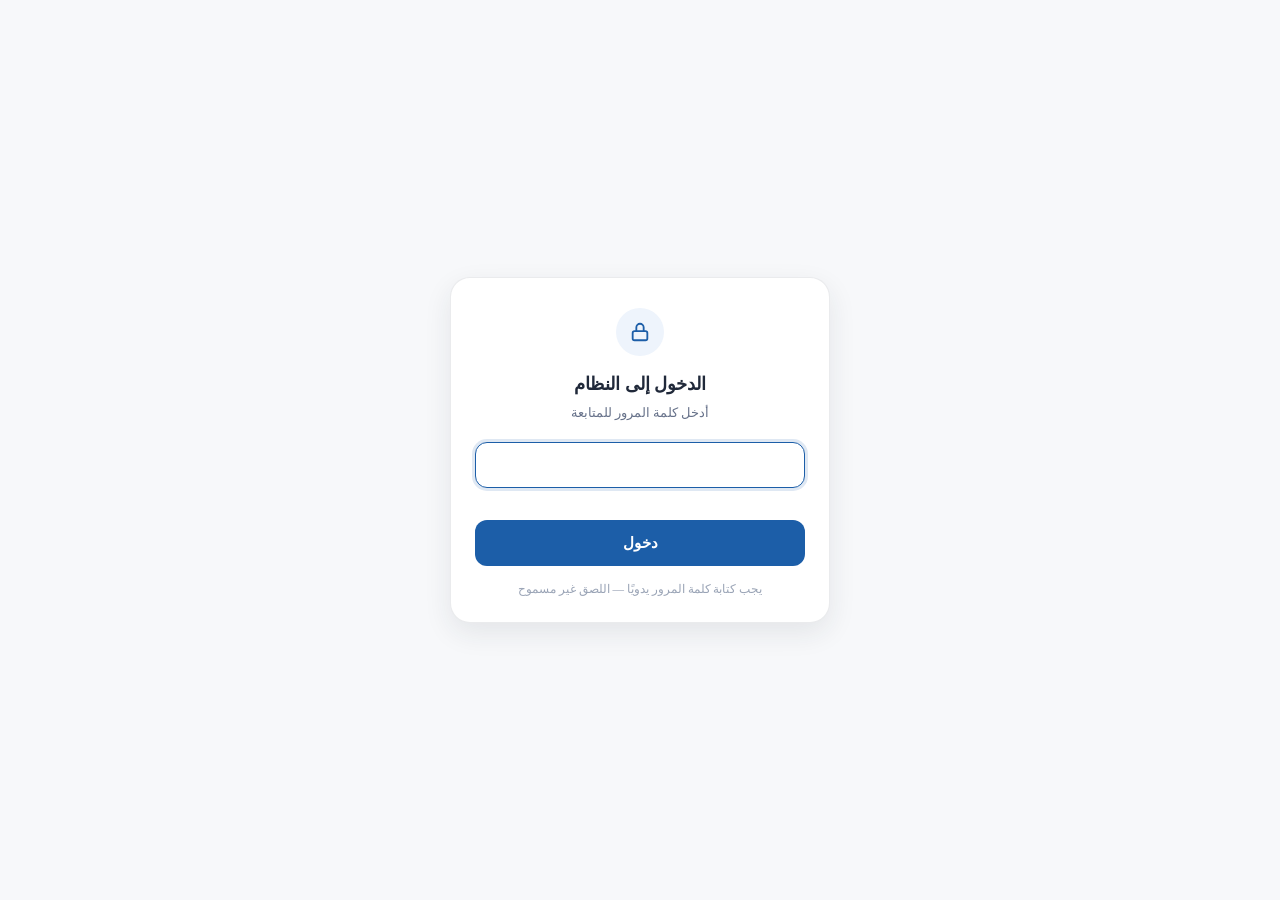
==== commit 31db8cab: "Add files via upload" ====
--- a/index.html
+++ b/index.html
@@ -3,6 +3,164 @@
 <head>
 <meta charset="UTF-8">
 <meta name="viewport" content="width=device-width, initial-scale=1.0, maximum-scale=1.0">
+<script>
+/* Password gate - runs first; the page below only loads once a valid 24h session exists. */
+(function () {
+  var KEY = 'cashGateSession', DAY = 864e5, SALT = 'cash-gate|v1', N = 20000, PW = 'eb8ecdde5bc7635c9dd939739b64b05f3d01dc08b724b548a5a0980d8d69c4eb';
+  var K = [], H = [];
+  (function () {
+    var p = 2, c = 0, i;
+    function f(x) { return (x - Math.floor(x)) * 4294967296 | 0; }
+    for (; c < 64; p++) {
+      for (i = 2; i * i <= p; i++) if (p % i === 0) break;
+      if (i * i > p) { if (c < 8) H[c] = f(Math.pow(p, .5)); K[c++] = f(Math.pow(p, 1 / 3)); }
+    }
+  })();
+  function r(x, s) { return (x >>> s) | (x << (32 - s)); }
+  function sha(m) {
+    var b = new TextEncoder().encode(m), l = b.length, n = ((l + 9 + 63) >> 6) << 6, d = new Uint8Array(n);
+    d.set(b); d[l] = 128;
+    var v = new DataView(d.buffer); v.setUint32(n - 8, l >>> 29); v.setUint32(n - 4, l << 3);
+    var h = H.slice(), w = [], i, j, o;
+    for (o = 0; o < n; o += 64) {
+      for (i = 0; i < 16; i++) w[i] = v.getInt32(o + i * 4);
+      for (i = 16; i < 64; i++) {
+        var s0 = r(w[i - 15], 7) ^ r(w[i - 15], 18) ^ (w[i - 15] >>> 3), s1 = r(w[i - 2], 17) ^ r(w[i - 2], 19) ^ (w[i - 2] >>> 10);
+        w[i] = (w[i - 16] + s0 + w[i - 7] + s1) | 0;
+      }
+      var a = h[0], b1 = h[1], c1 = h[2], d1 = h[3], e = h[4], f1 = h[5], g = h[6], k = h[7], t1, t2;
+      for (i = 0; i < 64; i++) {
+        t1 = (k + (r(e, 6) ^ r(e, 11) ^ r(e, 25)) + ((e & f1) ^ (~e & g)) + K[i] + w[i]) | 0;
+        t2 = ((r(a, 2) ^ r(a, 13) ^ r(a, 22)) + ((a & b1) ^ (a & c1) ^ (b1 & c1))) | 0;
+        k = g; g = f1; f1 = e; e = (d1 + t1) | 0; d1 = c1; c1 = b1; b1 = a; a = (t1 + t2) | 0;
+      }
+      h[0] = (h[0] + a) | 0; h[1] = (h[1] + b1) | 0; h[2] = (h[2] + c1) | 0; h[3] = (h[3] + d1) | 0;
+      h[4] = (h[4] + e) | 0; h[5] = (h[5] + f1) | 0; h[6] = (h[6] + g) | 0; h[7] = (h[7] + k) | 0;
+    }
+    var out = '';
+    for (j = 0; j < 8; j++) out += ('0000000' + (h[j] >>> 0).toString(16)).slice(-8);
+    return out;
+  }
+  function derive(p) {
+    var x = sha(SALT + '|' + p), i;
+    for (i = 0; i < N; i++) x = sha(x + '|' + SALT + '|' + p);
+    return x;
+  }
+  function tok(t) { return sha(t + '|' + PW); }
+
+  // Returns the time the session was issued if it is still valid (< 24h old), otherwise 0.
+  function auth() {
+    try {
+      var s = localStorage.getItem(KEY) || '', i = s.indexOf(':'), t = +s.slice(0, i), n = Date.now();
+      return i > 0 && t > 0 && n - t < DAY && t - n < 3e5 && s.slice(i + 1) === tok(t) ? t : 0;
+    } catch (e) { return 0; }
+  }
+  function save() {
+    var t = Date.now();
+    try { localStorage.setItem(KEY, t + ':' + tok(t)); } catch (e) {}
+    return auth();
+  }
+
+  var on = 0;
+  function gate(live) {
+    if (on) return;
+    on = 1;
+    var d = document, css = d.createElement('style'), box = d.createElement('div');
+    css.textContent =
+      'html{overflow:hidden!important}' +
+      'body>*:not(#cashGate),body>*:not(#cashGate) *{visibility:hidden!important}' +
+      '#cashGate{position:fixed;top:0;right:0;bottom:0;left:0;z-index:2147483647;display:flex;align-items:center;justify-content:center;padding:20px;overflow:auto;background:#F7F8FA;color:#20293A;direction:rtl;font-family:"Times New Roman",Times,serif;font-size:15px;line-height:1.6;visibility:visible!important}' +
+      '#cashGate *{box-sizing:border-box;margin:0}' +
+      '#cashGate .cg{width:100%;max-width:380px;background:#fff;border:1px solid rgba(28,42,58,.09);border-radius:20px;padding:30px 24px 24px;text-align:center;box-shadow:0 10px 28px rgba(28,42,58,.09)}' +
+      '#cashGate .cg-i{width:48px;height:48px;margin:0 auto 14px;border-radius:50%;background:#EEF4FC;display:flex;align-items:center;justify-content:center}' +
+      '#cashGate h1{font-size:18px;font-weight:700;margin-bottom:4px}' +
+      '#cashGate p{font-size:13px;color:#67728A}' +
+      '#cashGate input{display:block;width:100%;height:46px;margin:18px 0 6px;padding:0 14px;border:1px solid rgba(28,42,58,.16);border-radius:12px;background:#fff;color:#20293A;font:16px "Times New Roman",Times,serif;text-align:center;direction:ltr;outline:0}' +
+      '#cashGate input:focus{border-color:#1C5EA8;box-shadow:0 0 0 3px rgba(28,94,168,.14)}' +
+      '#cashGate .cg-e{min-height:22px;font-size:13px;color:#C24545}' +
+      '#cashGate button{width:100%;height:46px;margin-top:4px;border:0;border-radius:12px;background:#1C5EA8;color:#fff;font:700 15px "Times New Roman",Times,serif;cursor:pointer}' +
+      '#cashGate button:hover{background:#164A85}' +
+      '#cashGate small{display:block;margin-top:14px;font-size:11.5px;color:#9AA4B6}';
+    box.id = 'cashGate';
+    box.setAttribute('role', 'dialog');
+    box.setAttribute('aria-modal', 'true');
+    box.innerHTML =
+      '<div class="cg"><div class="cg-i"><svg width="22" height="22" viewBox="0 0 24 24" fill="none" stroke="#1C5EA8" stroke-width="2" stroke-linecap="round" stroke-linejoin="round"><rect x="4" y="11" width="16" height="10" rx="2"/><path d="M8 11V7a4 4 0 0 1 8 0v4"/></svg></div>' +
+      '<h1>الدخول إلى النظام</h1>' +
+      '<p>أدخل كلمة المرور للمتابعة</p>' +
+      '<input type="password" autocomplete="off" autocapitalize="off" autocorrect="off" spellcheck="false" maxlength="64" data-lpignore="true" data-1p-ignore="true" data-bwignore="true" aria-label="كلمة المرور">' +
+      '<div class="cg-e" role="alert"></div>' +
+      '<button type="button">دخول</button>' +
+      '<small>يجب كتابة كلمة المرور يدويًا — اللصق غير مسموح</small></div>';
+
+    var inp = box.getElementsByTagName('input')[0], err = box.querySelector('.cg-e'), btn = box.getElementsByTagName('button')[0];
+    function note(m) { err.textContent = m; }
+    var NOPASTE = 'اللصق غير مسموح — اكتب كلمة المرور يدويًا';
+
+    // Manual typing only: block every clipboard / drag-drop way of getting text into the field.
+    function stop(e) { e.preventDefault(); note(NOPASTE); }
+    inp.addEventListener('paste', stop);
+    inp.addEventListener('drop', stop);
+    inp.addEventListener('dragover', function (e) { e.preventDefault(); });
+    inp.addEventListener('contextmenu', function (e) { e.preventDefault(); });
+    inp.addEventListener('beforeinput', function (e) {
+      if (/^insertFrom/.test(e.inputType || '')) stop(e);
+    });
+    inp.addEventListener('input', function (e) {
+      var t = e.inputType || '';
+      if (/^insertFrom/.test(t) || (t === 'insertText' && e.data && e.data.length > 1)) { inp.value = ''; note(NOPASTE); }
+    });
+    inp.addEventListener('keydown', function (e) {
+      var k = (e.key || '').toLowerCase();
+      if (((e.ctrlKey || e.metaKey) && (k === 'v' || e.code === 'KeyV')) ||
+          (e.shiftKey && (k === 'insert' || e.code === 'Insert')) || k === 'paste') { stop(e); return; }
+      if (e.key === 'Enter') { e.preventDefault(); go(); }
+    });
+
+    function go() {
+      var ok = derive(inp.value) === PW;
+      inp.value = '';
+      if (ok && save()) {
+        if (live) { css.parentNode.removeChild(css); box.parentNode.removeChild(box); on = 0; watch(); }
+        else location.reload();
+        return;
+      }
+      note(ok ? 'تعذّر حفظ الجلسة على هذا المتصفح'
+              : 'كلمة المرور غير صحيحة');
+      inp.focus();
+    }
+    btn.addEventListener('click', go);
+
+    function mount() {
+      if (!live) d.title = 'تسجيل الدخول';
+      d.head.appendChild(css);
+      d.body.appendChild(box);
+      setTimeout(function () { inp.focus(); }, 0);
+    }
+    if (live) mount();
+    else {
+      // Swallow the rest of the document as inert text so none of the page (or its scripts) loads before login.
+      d.write('<plaintext style="display:none">');
+      d.addEventListener('DOMContentLoaded', mount);
+    }
+  }
+
+  // Re-lock an already-open page once the 24h window has passed (timer, tab refocus, back/forward restore).
+  function watch() {
+    var t = auth();
+    if (t) setTimeout(function () { if (auth()) watch(); else gate(1); }, t + DAY - Date.now() + 50);
+  }
+  function chk() { if (!auth() && document.body) gate(1); }
+
+  if (auth()) {
+    watch();
+    addEventListener('pageshow', chk);
+    document.addEventListener('visibilitychange', chk);
+  } else {
+    gate(0);
+  }
+})();
+</script>
 <meta name="theme-color" content="#1C5EA8">
 <meta name="apple-mobile-web-app-capable" content="yes">
 <meta name="apple-mobile-web-app-status-bar-style" content="default">
@@ -215,9 +373,6 @@
 /* ─── HIDDEN ─── */
 .hidden{display:none!important}
 
-/* ─── AD SLOT (Adsterra Native Banner) ─── */
-.ad-slot-native{margin:24px 0 0;max-width:960px;width:100%}
-
 /* ─── RESPONSIVE ─── */
 @media(max-width:900px){
   .app-shell{flex-direction:column}
@@ -502,12 +657,6 @@
     </div>
   </div>
 
-  <!-- AD SLOT: Adsterra Native Banner -->
-  <div class="ad-slot-native">
-    <script async="async" data-cfasync="false" src="https://pl30539990.profitableratecpmnetwork.com/05e7d89729d7d9d1af6655b386b5a33b/invoke.js"></script>
-    <div id="container-05e7d89729d7d9d1af6655b386b5a33b"></div>
-  </div>
-
 </div><!-- end main-content -->
 
 </div><!-- end app-shell -->
@@ -1113,9 +1262,9 @@
 
 function loadExtractionLibs() {
   if (!exLibsPromise) {
-    exLibsPromise = loadScriptOnce('https://cdnjs.cloudflare.com/ajax/libs/pdf.js/3.11.174/pdf.min.js')
+    exLibsPromise = loadScriptOnce('iscore/assets/vendor/pdfjs/pdf.min.js')
       .then(() => {
-        window.pdfjsLib.GlobalWorkerOptions.workerSrc = 'https://cdnjs.cloudflare.com/ajax/libs/pdf.js/3.11.174/pdf.worker.min.js';
+        window.pdfjsLib.GlobalWorkerOptions.workerSrc = 'iscore/assets/vendor/pdfjs/pdf.worker.min.js';
         return loadScriptOnce('iscore/assets/js/iscore-parser.js');
       });
   }
@@ -1714,8 +1863,12 @@
 
 function copyReport() {
   const text = buildPlainText();
-  if (navigator.clipboard && navigator.clipboard.writeText) {
-    navigator.clipboard.writeText(text)
+  if (navigator.clipboard && navigator.clipboard.write && window.ClipboardItem) {
+    navigator.clipboard.write([
+      new ClipboardItem({
+        'text/plain': new Blob([text], { type: 'text/plain' })
+      })
+    ])
       .then(() => { showToast('تم نسخ التقرير بنجاح ✓'); resetFormData(); })
       .catch(() => fallbackCopy(text));
   } else { fallbackCopy(text); }
--- a/iscore/assets/css/styles.css
+++ b/iscore/assets/css/styles.css
@@ -306,9 +306,6 @@
 .about-list li{display:flex;gap:10px;align-items:flex-start;font-size:13.5px;color:var(--text-2)}
 .about-list svg{width:17px;height:17px;color:var(--gold-500);flex-shrink:0;margin-top:2px}
 
-/* ---------- ad slot (Adsterra Native Banner) ---------- */
-.ad-slot-native{margin:0 0 24px}
-
 /* ---------- footer ---------- */
 footer{border-top:1px solid var(--line);padding:22px 0;background:var(--paper-raised)}
 .footer-inner{display:flex;justify-content:space-between;align-items:center;flex-wrap:wrap;gap:8px;font-size:11.5px;color:var(--text-3)}
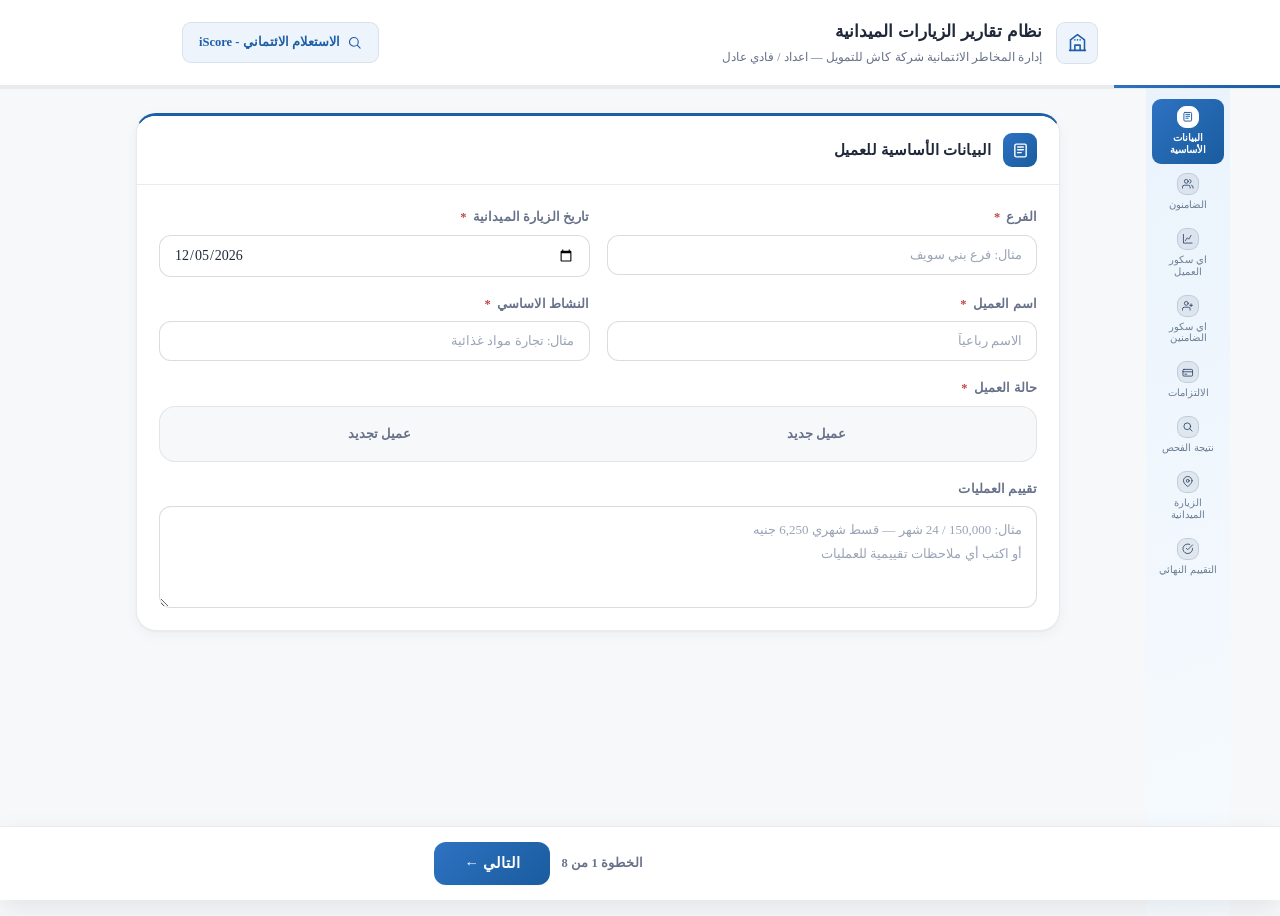
==== commit d7b6a892: "Add files via upload" ====
--- a/index.html
+++ b/index.html
@@ -3,164 +3,7 @@
 <head>
 <meta charset="UTF-8">
 <meta name="viewport" content="width=device-width, initial-scale=1.0, maximum-scale=1.0">
-<script>
-/* Password gate - runs first; the page below only loads once a valid 24h session exists. */
-(function () {
-  var KEY = 'cashGateSession', DAY = 864e5, SALT = 'cash-gate|v1', N = 20000, PW = 'eb8ecdde5bc7635c9dd939739b64b05f3d01dc08b724b548a5a0980d8d69c4eb';
-  var K = [], H = [];
-  (function () {
-    var p = 2, c = 0, i;
-    function f(x) { return (x - Math.floor(x)) * 4294967296 | 0; }
-    for (; c < 64; p++) {
-      for (i = 2; i * i <= p; i++) if (p % i === 0) break;
-      if (i * i > p) { if (c < 8) H[c] = f(Math.pow(p, .5)); K[c++] = f(Math.pow(p, 1 / 3)); }
-    }
-  })();
-  function r(x, s) { return (x >>> s) | (x << (32 - s)); }
-  function sha(m) {
-    var b = new TextEncoder().encode(m), l = b.length, n = ((l + 9 + 63) >> 6) << 6, d = new Uint8Array(n);
-    d.set(b); d[l] = 128;
-    var v = new DataView(d.buffer); v.setUint32(n - 8, l >>> 29); v.setUint32(n - 4, l << 3);
-    var h = H.slice(), w = [], i, j, o;
-    for (o = 0; o < n; o += 64) {
-      for (i = 0; i < 16; i++) w[i] = v.getInt32(o + i * 4);
-      for (i = 16; i < 64; i++) {
-        var s0 = r(w[i - 15], 7) ^ r(w[i - 15], 18) ^ (w[i - 15] >>> 3), s1 = r(w[i - 2], 17) ^ r(w[i - 2], 19) ^ (w[i - 2] >>> 10);
-        w[i] = (w[i - 16] + s0 + w[i - 7] + s1) | 0;
-      }
-      var a = h[0], b1 = h[1], c1 = h[2], d1 = h[3], e = h[4], f1 = h[5], g = h[6], k = h[7], t1, t2;
-      for (i = 0; i < 64; i++) {
-        t1 = (k + (r(e, 6) ^ r(e, 11) ^ r(e, 25)) + ((e & f1) ^ (~e & g)) + K[i] + w[i]) | 0;
-        t2 = ((r(a, 2) ^ r(a, 13) ^ r(a, 22)) + ((a & b1) ^ (a & c1) ^ (b1 & c1))) | 0;
-        k = g; g = f1; f1 = e; e = (d1 + t1) | 0; d1 = c1; c1 = b1; b1 = a; a = (t1 + t2) | 0;
-      }
-      h[0] = (h[0] + a) | 0; h[1] = (h[1] + b1) | 0; h[2] = (h[2] + c1) | 0; h[3] = (h[3] + d1) | 0;
-      h[4] = (h[4] + e) | 0; h[5] = (h[5] + f1) | 0; h[6] = (h[6] + g) | 0; h[7] = (h[7] + k) | 0;
-    }
-    var out = '';
-    for (j = 0; j < 8; j++) out += ('0000000' + (h[j] >>> 0).toString(16)).slice(-8);
-    return out;
-  }
-  function derive(p) {
-    var x = sha(SALT + '|' + p), i;
-    for (i = 0; i < N; i++) x = sha(x + '|' + SALT + '|' + p);
-    return x;
-  }
-  function tok(t) { return sha(t + '|' + PW); }
-
-  // Returns the time the session was issued if it is still valid (< 24h old), otherwise 0.
-  function auth() {
-    try {
-      var s = localStorage.getItem(KEY) || '', i = s.indexOf(':'), t = +s.slice(0, i), n = Date.now();
-      return i > 0 && t > 0 && n - t < DAY && t - n < 3e5 && s.slice(i + 1) === tok(t) ? t : 0;
-    } catch (e) { return 0; }
-  }
-  function save() {
-    var t = Date.now();
-    try { localStorage.setItem(KEY, t + ':' + tok(t)); } catch (e) {}
-    return auth();
-  }
-
-  var on = 0;
-  function gate(live) {
-    if (on) return;
-    on = 1;
-    var d = document, css = d.createElement('style'), box = d.createElement('div');
-    css.textContent =
-      'html{overflow:hidden!important}' +
-      'body>*:not(#cashGate),body>*:not(#cashGate) *{visibility:hidden!important}' +
-      '#cashGate{position:fixed;top:0;right:0;bottom:0;left:0;z-index:2147483647;display:flex;align-items:center;justify-content:center;padding:20px;overflow:auto;background:#F7F8FA;color:#20293A;direction:rtl;font-family:"Times New Roman",Times,serif;font-size:15px;line-height:1.6;visibility:visible!important}' +
-      '#cashGate *{box-sizing:border-box;margin:0}' +
-      '#cashGate .cg{width:100%;max-width:380px;background:#fff;border:1px solid rgba(28,42,58,.09);border-radius:20px;padding:30px 24px 24px;text-align:center;box-shadow:0 10px 28px rgba(28,42,58,.09)}' +
-      '#cashGate .cg-i{width:48px;height:48px;margin:0 auto 14px;border-radius:50%;background:#EEF4FC;display:flex;align-items:center;justify-content:center}' +
-      '#cashGate h1{font-size:18px;font-weight:700;margin-bottom:4px}' +
-      '#cashGate p{font-size:13px;color:#67728A}' +
-      '#cashGate input{display:block;width:100%;height:46px;margin:18px 0 6px;padding:0 14px;border:1px solid rgba(28,42,58,.16);border-radius:12px;background:#fff;color:#20293A;font:16px "Times New Roman",Times,serif;text-align:center;direction:ltr;outline:0}' +
-      '#cashGate input:focus{border-color:#1C5EA8;box-shadow:0 0 0 3px rgba(28,94,168,.14)}' +
-      '#cashGate .cg-e{min-height:22px;font-size:13px;color:#C24545}' +
-      '#cashGate button{width:100%;height:46px;margin-top:4px;border:0;border-radius:12px;background:#1C5EA8;color:#fff;font:700 15px "Times New Roman",Times,serif;cursor:pointer}' +
-      '#cashGate button:hover{background:#164A85}' +
-      '#cashGate small{display:block;margin-top:14px;font-size:11.5px;color:#9AA4B6}';
-    box.id = 'cashGate';
-    box.setAttribute('role', 'dialog');
-    box.setAttribute('aria-modal', 'true');
-    box.innerHTML =
-      '<div class="cg"><div class="cg-i"><svg width="22" height="22" viewBox="0 0 24 24" fill="none" stroke="#1C5EA8" stroke-width="2" stroke-linecap="round" stroke-linejoin="round"><rect x="4" y="11" width="16" height="10" rx="2"/><path d="M8 11V7a4 4 0 0 1 8 0v4"/></svg></div>' +
-      '<h1>الدخول إلى النظام</h1>' +
-      '<p>أدخل كلمة المرور للمتابعة</p>' +
-      '<input type="password" autocomplete="off" autocapitalize="off" autocorrect="off" spellcheck="false" maxlength="64" data-lpignore="true" data-1p-ignore="true" data-bwignore="true" aria-label="كلمة المرور">' +
-      '<div class="cg-e" role="alert"></div>' +
-      '<button type="button">دخول</button>' +
-      '<small>يجب كتابة كلمة المرور يدويًا — اللصق غير مسموح</small></div>';
-
-    var inp = box.getElementsByTagName('input')[0], err = box.querySelector('.cg-e'), btn = box.getElementsByTagName('button')[0];
-    function note(m) { err.textContent = m; }
-    var NOPASTE = 'اللصق غير مسموح — اكتب كلمة المرور يدويًا';
-
-    // Manual typing only: block every clipboard / drag-drop way of getting text into the field.
-    function stop(e) { e.preventDefault(); note(NOPASTE); }
-    inp.addEventListener('paste', stop);
-    inp.addEventListener('drop', stop);
-    inp.addEventListener('dragover', function (e) { e.preventDefault(); });
-    inp.addEventListener('contextmenu', function (e) { e.preventDefault(); });
-    inp.addEventListener('beforeinput', function (e) {
-      if (/^insertFrom/.test(e.inputType || '')) stop(e);
-    });
-    inp.addEventListener('input', function (e) {
-      var t = e.inputType || '';
-      if (/^insertFrom/.test(t) || (t === 'insertText' && e.data && e.data.length > 1)) { inp.value = ''; note(NOPASTE); }
-    });
-    inp.addEventListener('keydown', function (e) {
-      var k = (e.key || '').toLowerCase();
-      if (((e.ctrlKey || e.metaKey) && (k === 'v' || e.code === 'KeyV')) ||
-          (e.shiftKey && (k === 'insert' || e.code === 'Insert')) || k === 'paste') { stop(e); return; }
-      if (e.key === 'Enter') { e.preventDefault(); go(); }
-    });
-
-    function go() {
-      var ok = derive(inp.value) === PW;
-      inp.value = '';
-      if (ok && save()) {
-        if (live) { css.parentNode.removeChild(css); box.parentNode.removeChild(box); on = 0; watch(); }
-        else location.reload();
-        return;
-      }
-      note(ok ? 'تعذّر حفظ الجلسة على هذا المتصفح'
-              : 'كلمة المرور غير صحيحة');
-      inp.focus();
-    }
-    btn.addEventListener('click', go);
-
-    function mount() {
-      if (!live) d.title = 'تسجيل الدخول';
-      d.head.appendChild(css);
-      d.body.appendChild(box);
-      setTimeout(function () { inp.focus(); }, 0);
-    }
-    if (live) mount();
-    else {
-      // Swallow the rest of the document as inert text so none of the page (or its scripts) loads before login.
-      d.write('<plaintext style="display:none">');
-      d.addEventListener('DOMContentLoaded', mount);
-    }
-  }
-
-  // Re-lock an already-open page once the 24h window has passed (timer, tab refocus, back/forward restore).
-  function watch() {
-    var t = auth();
-    if (t) setTimeout(function () { if (auth()) watch(); else gate(1); }, t + DAY - Date.now() + 50);
-  }
-  function chk() { if (!auth() && document.body) gate(1); }
-
-  if (auth()) {
-    watch();
-    addEventListener('pageshow', chk);
-    document.addEventListener('visibilitychange', chk);
-  } else {
-    gate(0);
-  }
-})();
-</script>
+<script src="access/access-gate.js"></script>
 <meta name="theme-color" content="#1C5EA8">
 <meta name="apple-mobile-web-app-capable" content="yes">
 <meta name="apple-mobile-web-app-status-bar-style" content="default">
